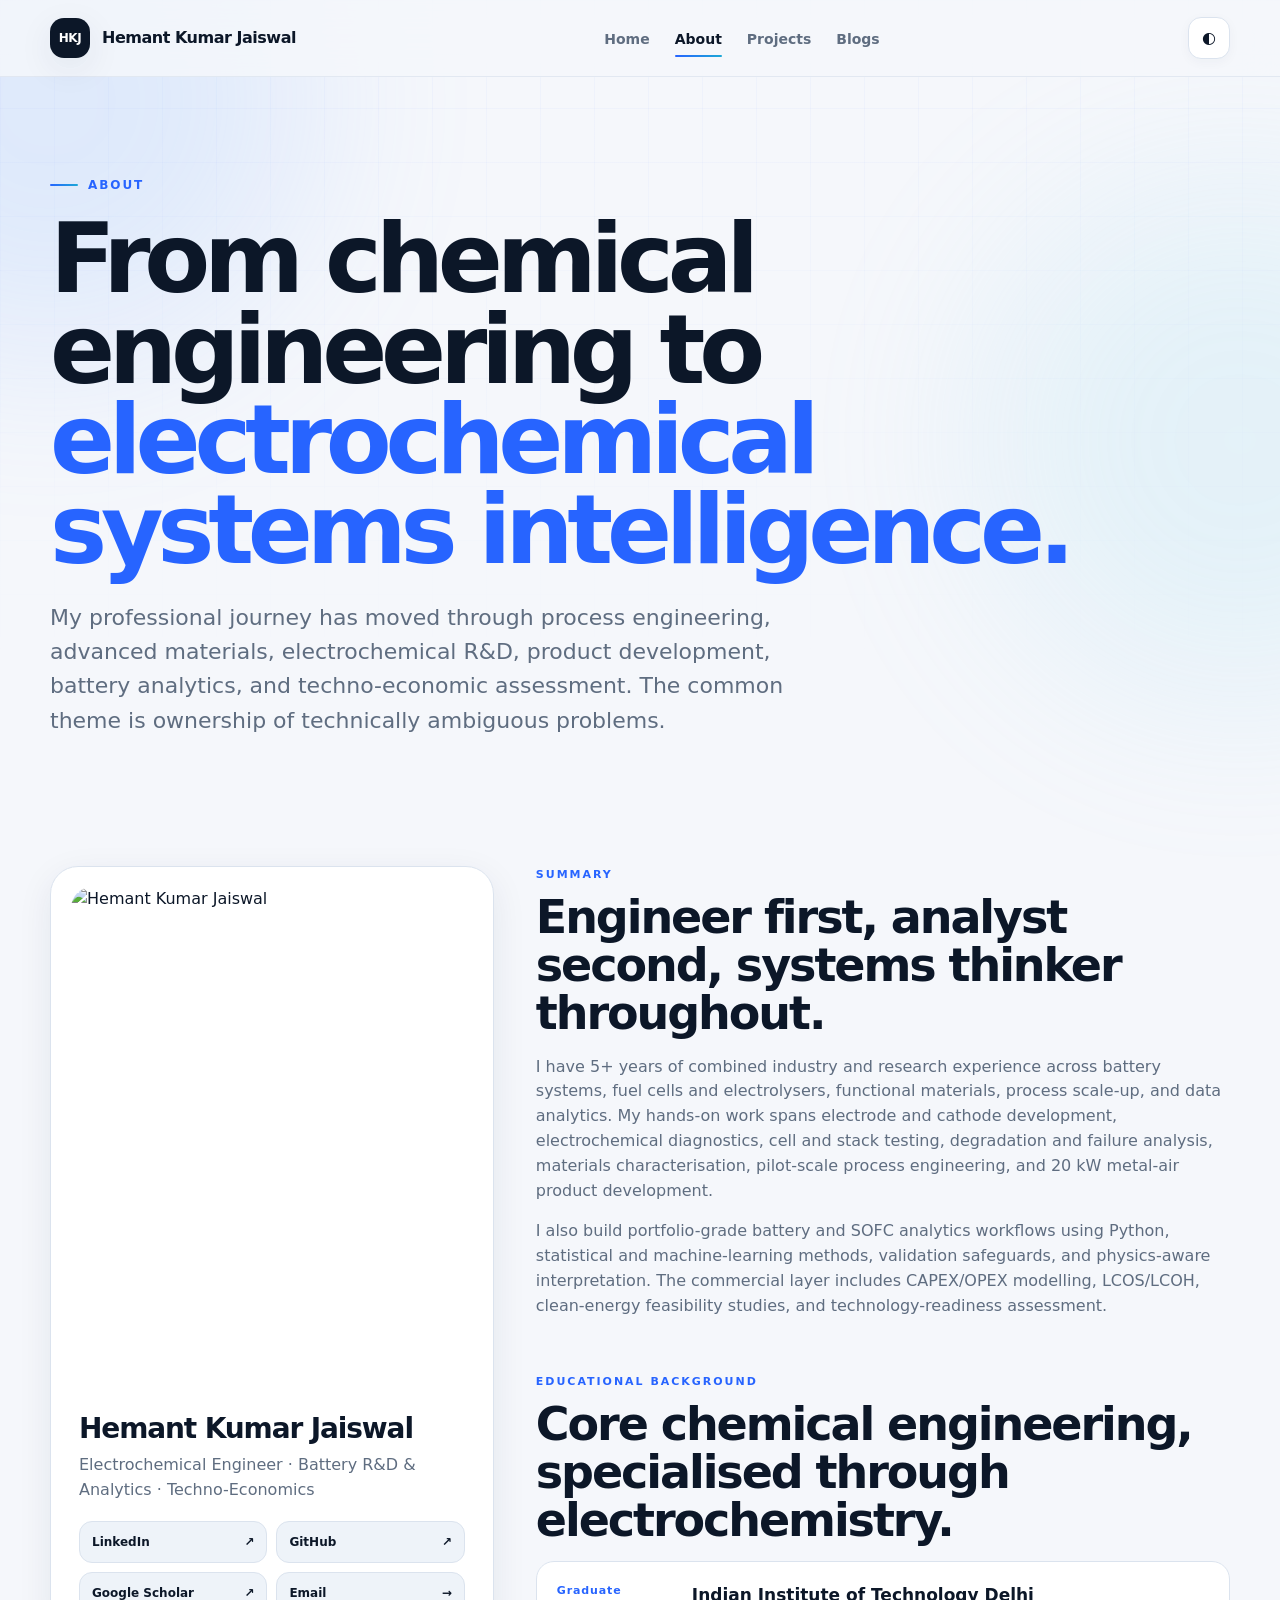
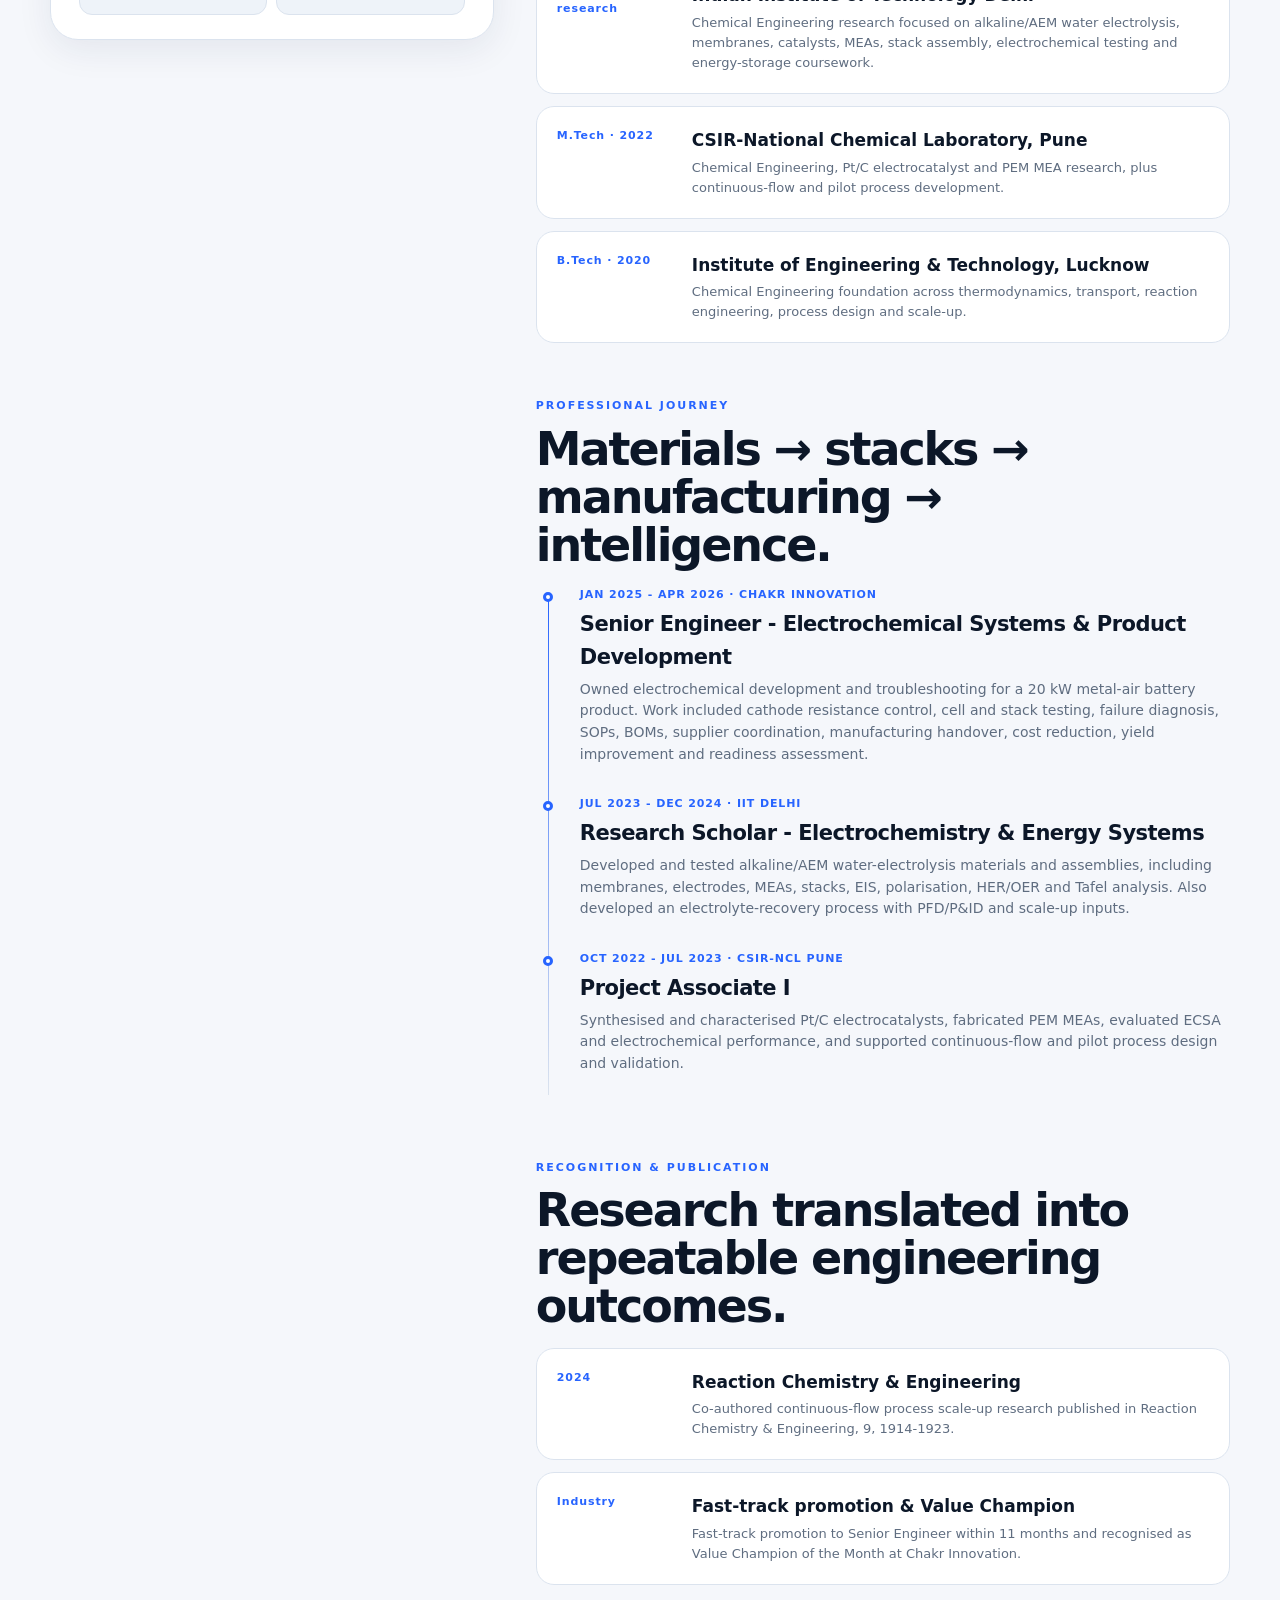
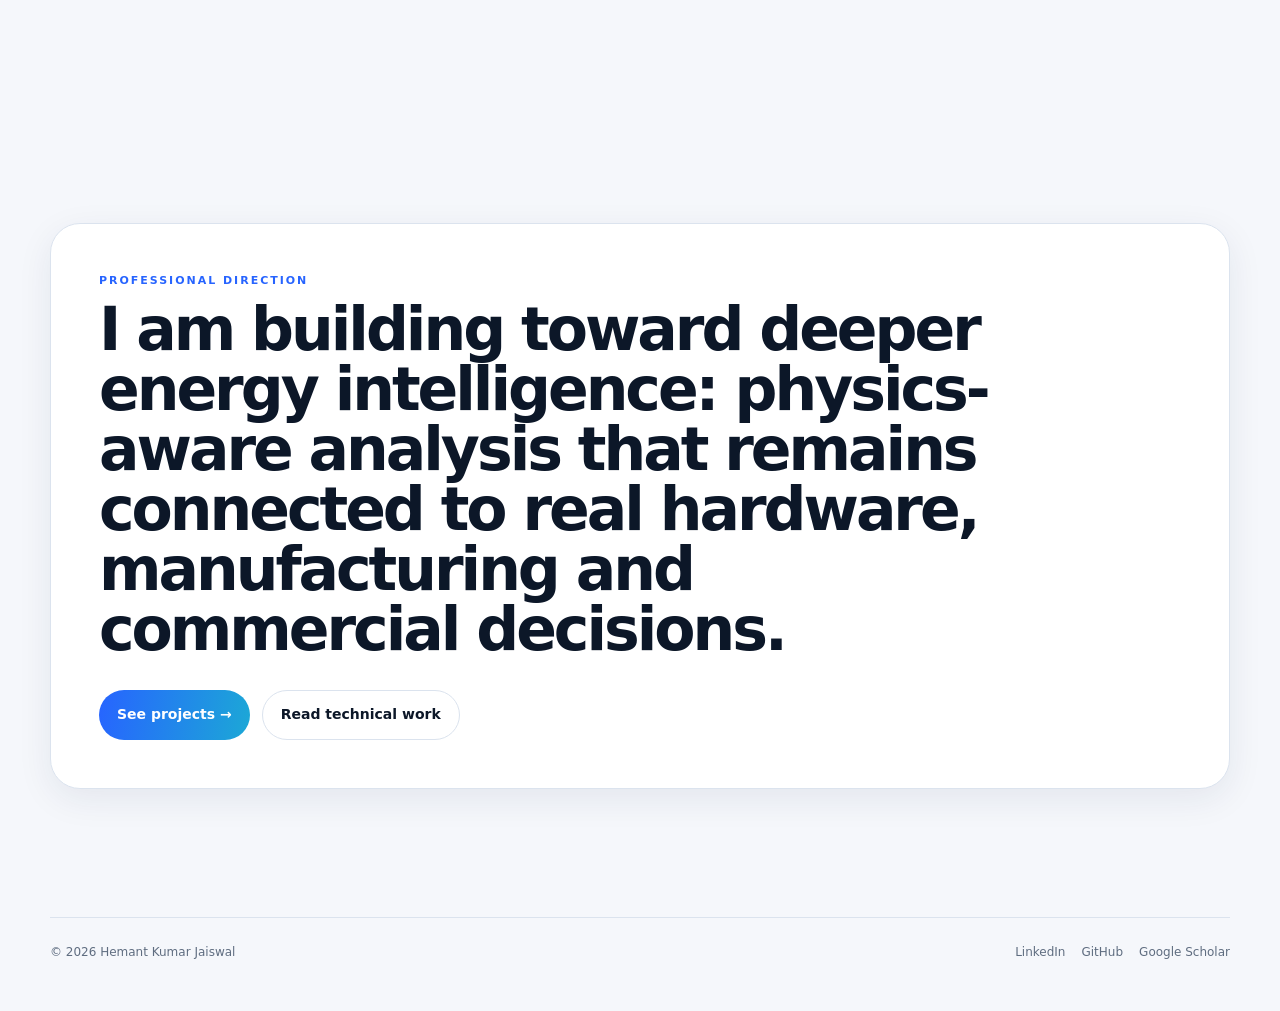
==== about.html @ b6b8705a "Redesign about page and correct Scholar profile" ====
<!doctype html><html lang="en"><head><meta charset="utf-8"><meta name="viewport" content="width=device-width,initial-scale=1"><meta name="theme-color" content="#f5f7fb"><meta name="description" content="About Hemant Kumar Jaiswal - electrochemical engineer, battery analytics, process scale-up and techno-economics."><title>About | Hemant Kumar Jaiswal</title><link rel="stylesheet" href="assets/style.css"></head><body>
<div class="bg-grid"></div><div class="aurora a"></div><div class="aurora b"></div><header class="nav-wrap"><div class="container nav"><a class="brand" href="index.html"><span class="brand-mark">HKJ</span><span>Hemant Kumar Jaiswal</span></a><nav class="nav-links"><a href="index.html">Home</a><a class="active" href="about.html">About</a><a href="projects.html">Projects</a><a href="blogs.html">Blogs</a></nav><div class="nav-actions"><button class="theme-btn" id="themeBtn" aria-label="Toggle theme">◐</button><button class="menu-btn" id="menuBtn" aria-label="Open menu">☰</button></div></div><nav class="container mobile-menu" id="mobileMenu"><a href="index.html">Home</a><a href="about.html">About</a><a href="projects.html">Projects</a><a href="blogs.html">Blogs</a></nav></header>
<main><section class="page-hero"><div class="container"><div class="eyebrow">About</div><h1>From chemical engineering to <span class="accent">electrochemical systems intelligence.</span></h1><p class="page-copy">My professional journey has moved through process engineering, advanced materials, electrochemical R&D, product development, battery analytics, and techno-economic assessment. The common theme is ownership of technically ambiguous problems.</p></div></section>
<section class="section"><div class="container about-layout"><aside class="about-aside"><div class="profile-card reveal"><img src="assets/profile-hemant.jpg" alt="Hemant Kumar Jaiswal"><div class="profile-info"><h2>Hemant Kumar Jaiswal</h2><p>Electrochemical Engineer · Battery R&D & Analytics · Techno-Economics</p><div class="socials"><a class="social" href="https://in.linkedin.com/in/hemantjaiswal16" target="_blank" rel="noopener"><span>LinkedIn</span><b>↗</b></a><a class="social" href="https://github.com/Nano-hemu" target="_blank" rel="noopener"><span>GitHub</span><b>↗</b></a><a class="social" href="https://scholar.google.com/citations?user=UOOH9J4AAAAJ&hl=en" target="_blank" rel="noopener"><span>Google Scholar</span><b>↗</b></a><a class="social" href="mailto:hkjaiswal7@gmail.com"><span>Email</span><b>→</b></a></div></div></div></aside>
<div>
<section class="content-block reveal"><div class="kicker">Summary</div><h2>Engineer first, analyst second, systems thinker throughout.</h2><p>I have 5+ years of combined industry and research experience across battery systems, fuel cells and electrolysers, functional materials, process scale-up, and data analytics. My hands-on work spans electrode and cathode development, electrochemical diagnostics, cell and stack testing, degradation and failure analysis, materials characterisation, pilot-scale process engineering, and 20 kW metal-air product development.</p><p>I also build portfolio-grade battery and SOFC analytics workflows using Python, statistical and machine-learning methods, validation safeguards, and physics-aware interpretation. The commercial layer includes CAPEX/OPEX modelling, LCOS/LCOH, clean-energy feasibility studies, and technology-readiness assessment.</p></section>
<section class="content-block reveal"><div class="kicker">Educational background</div><h2>Core chemical engineering, specialised through electrochemistry.</h2><div class="edu-grid"><div class="edu-card"><div class="year">Graduate research</div><div><h3>Indian Institute of Technology Delhi</h3><p>Chemical Engineering research focused on alkaline/AEM water electrolysis, membranes, catalysts, MEAs, stack assembly, electrochemical testing and energy-storage coursework.</p></div></div><div class="edu-card"><div class="year">M.Tech · 2022</div><div><h3>CSIR-National Chemical Laboratory, Pune</h3><p>Chemical Engineering, Pt/C electrocatalyst and PEM MEA research, plus continuous-flow and pilot process development.</p></div></div><div class="edu-card"><div class="year">B.Tech · 2020</div><div><h3>Institute of Engineering & Technology, Lucknow</h3><p>Chemical Engineering foundation across thermodynamics, transport, reaction engineering, process design and scale-up.</p></div></div></div></section>
<section class="content-block reveal"><div class="kicker">Professional journey</div><h2>Materials → stacks → manufacturing → intelligence.</h2><div class="timeline"><div class="titem"><div class="tdot"></div><div><div class="tmeta">Jan 2025 - Apr 2026 · Chakr Innovation</div><h3>Senior Engineer - Electrochemical Systems & Product Development</h3><p>Owned electrochemical development and troubleshooting for a 20 kW metal-air battery product. Work included cathode resistance control, cell and stack testing, failure diagnosis, SOPs, BOMs, supplier coordination, manufacturing handover, cost reduction, yield improvement and readiness assessment.</p></div></div><div class="titem"><div class="tdot"></div><div><div class="tmeta">Jul 2023 - Dec 2024 · IIT Delhi</div><h3>Research Scholar - Electrochemistry & Energy Systems</h3><p>Developed and tested alkaline/AEM water-electrolysis materials and assemblies, including membranes, electrodes, MEAs, stacks, EIS, polarisation, HER/OER and Tafel analysis. Also developed an electrolyte-recovery process with PFD/P&ID and scale-up inputs.</p></div></div><div class="titem"><div class="tdot"></div><div><div class="tmeta">Oct 2022 - Jul 2023 · CSIR-NCL Pune</div><h3>Project Associate I</h3><p>Synthesised and characterised Pt/C electrocatalysts, fabricated PEM MEAs, evaluated ECSA and electrochemical performance, and supported continuous-flow and pilot process design and validation.</p></div></div></div></section>
<section class="content-block reveal"><div class="kicker">Recognition & publication</div><h2>Research translated into repeatable engineering outcomes.</h2><div class="edu-grid"><div class="edu-card"><div class="year">2024</div><div><h3>Reaction Chemistry & Engineering</h3><p>Co-authored continuous-flow process scale-up research published in Reaction Chemistry & Engineering, 9, 1914-1923.</p></div></div><div class="edu-card"><div class="year">Industry</div><div><h3>Fast-track promotion & Value Champion</h3><p>Fast-track promotion to Senior Engineer within 11 months and recognised as Value Champion of the Month at Chakr Innovation.</p></div></div></div></section>
</div></div></section>
<section class="section"><div class="container cta reveal"><div class="kicker">Professional direction</div><h2>I am building toward deeper energy intelligence: physics-aware analysis that remains connected to real hardware, manufacturing and commercial decisions.</h2><div class="actions"><a class="btn blue" href="projects.html">See projects →</a><a class="btn" href="blogs.html">Read technical work</a></div></div></section></main>
<footer><div class="container footer-row"><div>© 2026 Hemant Kumar Jaiswal</div><div class="footer-links"><a href="https://in.linkedin.com/in/hemantjaiswal16" target="_blank" rel="noopener">LinkedIn</a><a href="https://github.com/Nano-hemu" target="_blank" rel="noopener">GitHub</a><a href="https://scholar.google.com/citations?user=UOOH9J4AAAAJ&hl=en" target="_blank" rel="noopener">Google Scholar</a></div></div></footer><script src="assets/app.js"></script></body></html>
---- assets/style.css ----
:root{
  --bg:#f5f7fb;
  --surface:#ffffff;
  --surface-2:#eef3f9;
  --ink:#0c1728;
  --muted:#5f6d80;
  --line:#dbe3ee;
  --blue:#2764ff;
  --blue-2:#1ca8d6;
  --blue-soft:#e8f0ff;
  --navy:#0a1830;
  --shadow:0 22px 70px rgba(23,42,76,.10);
  --shadow-sm:0 10px 35px rgba(23,42,76,.08);
  --radius:28px;
  --max:1180px;
}
html[data-theme="dark"]{
  --bg:#08111f;
  --surface:#0e1929;
  --surface-2:#122033;
  --ink:#eef5ff;
  --muted:#9cacc2;
  --line:#24344b;
  --blue:#6d91ff;
  --blue-2:#43c3e4;
  --blue-soft:#142744;
  --navy:#f4f7fb;
  --shadow:0 22px 70px rgba(0,0,0,.25);
  --shadow-sm:0 10px 35px rgba(0,0,0,.18);
}
*{box-sizing:border-box}
html{scroll-behavior:smooth}
body{margin:0;background:var(--bg);color:var(--ink);font-family:Inter,ui-sans-serif,system-ui,-apple-system,BlinkMacSystemFont,"Segoe UI",Arial,sans-serif;line-height:1.55;overflow-x:hidden;transition:background .28s ease,color .28s ease}
a{color:inherit;text-decoration:none}button,input{font:inherit}img{display:block;max-width:100%}::selection{background:rgba(39,100,255,.16)}
.container{width:min(var(--max),calc(100% - 40px));margin-inline:auto}
.bg-grid{position:fixed;inset:0;z-index:-3;pointer-events:none;background-image:linear-gradient(rgba(39,100,255,.035) 1px,transparent 1px),linear-gradient(90deg,rgba(39,100,255,.035) 1px,transparent 1px);background-size:54px 54px;mask-image:linear-gradient(to bottom,black 0%,transparent 75%)}
.aurora{position:fixed;z-index:-2;width:520px;height:520px;border-radius:50%;filter:blur(90px);opacity:.18;pointer-events:none}.aurora.a{left:-210px;top:-160px;background:#7fb0ff}.aurora.b{right:-220px;top:180px;background:#9bdaf0}
.nav-wrap{position:sticky;top:0;z-index:80;background:color-mix(in srgb,var(--bg) 84%,transparent);backdrop-filter:blur(18px);border-bottom:1px solid color-mix(in srgb,var(--line) 74%,transparent)}
.nav{height:76px;display:flex;align-items:center;justify-content:space-between;gap:24px}.brand{display:flex;align-items:center;gap:12px;font-weight:850;letter-spacing:-.03em}.brand-mark{width:40px;height:40px;border-radius:14px;display:grid;place-items:center;background:var(--ink);color:var(--surface);font-size:12px;letter-spacing:-.03em;box-shadow:var(--shadow-sm)}
.nav-links{display:flex;gap:25px;font-size:14px;font-weight:720;color:var(--muted)}.nav-links a{position:relative;padding:27px 0 23px}.nav-links a:after{content:"";position:absolute;left:0;right:100%;bottom:17px;height:2px;border-radius:99px;background:linear-gradient(90deg,var(--blue),var(--blue-2));transition:right .22s ease}.nav-links a:hover,.nav-links a.active{color:var(--ink)}.nav-links a:hover:after,.nav-links a.active:after{right:0}
.nav-actions{display:flex;align-items:center;gap:10px}.theme-btn,.menu-btn{border:1px solid var(--line);background:var(--surface);color:var(--ink);border-radius:13px;min-width:42px;height:42px;display:grid;place-items:center;cursor:pointer;box-shadow:0 3px 12px rgba(23,42,76,.04)}.theme-btn:hover,.menu-btn:hover{border-color:color-mix(in srgb,var(--blue) 40%,var(--line))}.menu-btn{display:none}.mobile-menu{display:none;padding:0 0 15px}.mobile-menu.open{display:grid}.mobile-menu a{padding:12px 2px;border-top:1px solid var(--line);font-weight:720;color:var(--muted)}
.hero{padding:94px 0 54px}.hero-grid{display:grid;grid-template-columns:1.1fr .9fr;gap:62px;align-items:center}.eyebrow{display:inline-flex;align-items:center;gap:10px;font-size:12px;font-weight:850;letter-spacing:.16em;text-transform:uppercase;color:var(--blue);margin-bottom:20px}.eyebrow:before{content:"";width:28px;height:2px;background:linear-gradient(90deg,var(--blue),var(--blue-2));border-radius:99px}.hero h1,.page-hero h1{font-size:clamp(54px,7.6vw,96px);line-height:.94;letter-spacing:-.065em;margin:0 0 26px;font-weight:880}.accent{color:var(--blue)}.hero-copy,.page-copy{font-size:clamp(18px,1.9vw,22px);color:var(--muted);max-width:800px}.actions{display:flex;gap:12px;flex-wrap:wrap;margin-top:31px}.btn{display:inline-flex;align-items:center;justify-content:center;gap:9px;border-radius:999px;padding:13px 18px;border:1px solid var(--line);font-size:14px;font-weight:820;background:var(--surface);transition:.22s ease}.btn:hover{transform:translateY(-2px);box-shadow:var(--shadow-sm);border-color:color-mix(in srgb,var(--blue) 42%,var(--line))}.btn.primary{background:var(--ink);color:var(--surface);border-color:var(--ink)}.btn.blue{background:linear-gradient(100deg,var(--blue),var(--blue-2));color:#fff;border:0}.btn.small{padding:9px 13px;font-size:12px}
.hero-visual{position:relative;min-height:570px}.portrait-shell{position:absolute;inset:0 0 0 40px;border-radius:36px;background:var(--surface);border:1px solid var(--line);box-shadow:var(--shadow);overflow:hidden}.portrait-shell img{width:100%;height:100%;object-fit:cover;object-position:center 28%}.portrait-shell:after{content:"";position:absolute;inset:0;background:linear-gradient(to top,rgba(3,11,24,.48),transparent 42%)}.scan{position:absolute;left:0;right:0;height:1px;background:linear-gradient(90deg,transparent,rgba(75,150,255,.85),transparent);box-shadow:0 0 18px rgba(75,150,255,.6);animation:scan 5.6s ease-in-out infinite;z-index:2}.portrait-label{position:absolute;left:68px;right:28px;bottom:28px;z-index:3;color:#fff;display:flex;justify-content:space-between;align-items:end;gap:20px}.portrait-label span{display:block;font-size:11px;letter-spacing:.12em;text-transform:uppercase;opacity:.72}.portrait-label strong{font-size:18px}.orbit-chip{position:absolute;top:46px;left:0;z-index:4;width:130px;height:130px;border-radius:50%;background:color-mix(in srgb,var(--surface) 90%,transparent);border:1px solid var(--line);box-shadow:var(--shadow-sm);display:grid;place-items:center;backdrop-filter:blur(10px)}.orbit-chip:before,.orbit-chip:after{content:"";position:absolute;border:1px solid color-mix(in srgb,var(--blue) 34%,transparent);border-radius:50%}.orbit-chip:before{width:82px;height:82px;animation:spin 8s linear infinite}.orbit-chip:after{width:50px;height:50px;animation:spin 5s linear infinite reverse}.orbit-chip b{font-size:22px;letter-spacing:-.05em}.orbit-chip i{position:absolute;width:8px;height:8px;border-radius:50%;background:var(--blue);top:22px;left:31px;box-shadow:0 0 14px var(--blue)}
@keyframes spin{to{transform:rotate(1turn)}}@keyframes scan{0%,100%{top:14%;opacity:0}15%,85%{opacity:1}50%{top:80%}}
.signal-row{display:grid;grid-template-columns:repeat(4,1fr);gap:14px;margin-top:44px}.signal{padding:20px 18px;border-radius:20px;background:var(--surface);border:1px solid var(--line);box-shadow:0 6px 22px rgba(23,42,76,.04)}.signal strong{display:block;font-size:32px;letter-spacing:-.05em;margin-bottom:7px}.signal strong em{font-style:normal;color:var(--blue)}.signal span{font-size:13px;color:var(--muted)}
.section{padding:92px 0}.section-line{border-top:1px solid var(--line)}.section-head{display:grid;grid-template-columns:.82fr 1.18fr;gap:42px;align-items:end;margin-bottom:38px}.kicker{font-size:11px;font-weight:860;letter-spacing:.18em;text-transform:uppercase;color:var(--blue);margin-bottom:10px}.section-title{font-size:clamp(38px,5vw,62px);line-height:1;letter-spacing:-.05em;margin:0}.section-copy{font-size:17px;color:var(--muted);max-width:720px;margin:0 0 2px auto}
.bento{display:grid;grid-template-columns:repeat(12,1fr);gap:16px}.bento-card{position:relative;overflow:hidden;background:var(--surface);border:1px solid var(--line);border-radius:26px;padding:28px;box-shadow:0 8px 30px rgba(23,42,76,.045);transition:.24s ease}.bento-card:hover{transform:translateY(-4px);box-shadow:var(--shadow-sm);border-color:color-mix(in srgb,var(--blue) 32%,var(--line))}.bento-card.large{grid-column:span 7;min-height:320px}.bento-card.medium{grid-column:span 5;min-height:320px}.bento-card.small{grid-column:span 4;min-height:255px}.bento-card .index{font-size:11px;color:var(--blue);font-weight:850;letter-spacing:.12em}.bento-card h3{font-size:clamp(24px,2.4vw,34px);letter-spacing:-.04em;margin:56px 0 12px;max-width:460px}.bento-card p{font-size:14px;color:var(--muted);max-width:540px}.tags{display:flex;flex-wrap:wrap;gap:7px;margin-top:18px}.tag{padding:6px 9px;border-radius:999px;font-size:11px;font-weight:740;background:var(--surface-2);border:1px solid var(--line);color:var(--muted)}.bento-card .watermark{position:absolute;right:22px;top:12px;font-size:88px;font-weight:900;letter-spacing:-.08em;color:color-mix(in srgb,var(--blue) 7%,transparent);pointer-events:none}
.featured{display:grid;grid-template-columns:repeat(3,1fr);gap:16px}.feature-card{background:var(--surface);border:1px solid var(--line);border-radius:24px;padding:25px;box-shadow:0 6px 24px rgba(23,42,76,.045);display:flex;flex-direction:column;min-height:285px;transition:.22s}.feature-card:hover{transform:translateY(-4px);box-shadow:var(--shadow-sm)}.feature-card .type{font-size:10px;font-weight:850;letter-spacing:.13em;text-transform:uppercase;color:var(--blue)}.feature-card h3{font-size:22px;letter-spacing:-.03em;margin:22px 0 10px}.feature-card p{font-size:14px;color:var(--muted)}.feature-card .link{margin-top:auto;font-size:13px;font-weight:820;color:var(--blue)}
.quote{padding:46px;border-radius:30px;background:var(--ink);color:var(--surface);position:relative;overflow:hidden}.quote:after{content:"";position:absolute;width:380px;height:380px;border-radius:50%;right:-140px;top:-190px;background:radial-gradient(circle,rgba(77,132,255,.38),transparent 65%)}.quote blockquote{position:relative;z-index:1;font-size:clamp(27px,3.6vw,44px);line-height:1.14;letter-spacing:-.04em;margin:0;max-width:980px}.quote p{position:relative;z-index:1;color:color-mix(in srgb,var(--surface) 72%,transparent);max-width:760px;margin:20px 0 0}
.page-hero{padding:92px 0 36px}.page-hero h1{max-width:1040px}.page-hero .page-copy{margin-bottom:0}
.about-layout{display:grid;grid-template-columns:.78fr 1.22fr;gap:42px}.about-aside{position:sticky;top:105px;height:max-content}.profile-card{background:var(--surface);border:1px solid var(--line);border-radius:28px;padding:20px;box-shadow:var(--shadow-sm)}.profile-card img{width:100%;aspect-ratio:4/5;object-fit:cover;object-position:center 28%;border-radius:21px}.profile-info{padding:18px 8px 4px}.profile-info h2{font-size:28px;letter-spacing:-.04em;margin:0 0 3px}.profile-info p{color:var(--muted);margin:0 0 18px}.socials{display:grid;grid-template-columns:1fr 1fr;gap:9px}.social{display:flex;justify-content:space-between;align-items:center;padding:11px 12px;border:1px solid var(--line);border-radius:13px;font-size:12px;font-weight:760;background:var(--surface-2)}.social:hover{color:var(--blue);border-color:color-mix(in srgb,var(--blue) 35%,var(--line))}
.content-block{margin-bottom:54px}.content-block h2{font-size:clamp(32px,4vw,46px);line-height:1.05;letter-spacing:-.045em;margin:0 0 17px}.content-block>p{color:var(--muted);font-size:16px}.edu-grid{display:grid;gap:12px}.edu-card{display:grid;grid-template-columns:115px 1fr;gap:20px;background:var(--surface);border:1px solid var(--line);border-radius:18px;padding:20px}.edu-card .year{font-size:11px;color:var(--blue);font-weight:850;letter-spacing:.08em}.edu-card h3{font-size:17px;margin:0 0 4px}.edu-card p{font-size:13px;color:var(--muted);margin:0}
.timeline{position:relative}.timeline:before{content:"";position:absolute;left:12px;top:8px;bottom:10px;width:1px;background:linear-gradient(var(--blue),var(--line))}.titem{display:grid;grid-template-columns:26px 1fr;gap:18px;padding-bottom:30px}.tdot{width:10px;height:10px;border-radius:50%;background:var(--surface);border:3px solid var(--blue);margin:6px 0 0 7px;z-index:1}.tmeta{font-size:11px;font-weight:850;letter-spacing:.08em;text-transform:uppercase;color:var(--blue)}.titem h3{font-size:21px;letter-spacing:-.025em;margin:5px 0 5px}.titem p{font-size:14px;color:var(--muted);margin:0}
.project-toolbar{display:flex;gap:9px;flex-wrap:wrap;margin-bottom:28px}.filter{border:1px solid var(--line);border-radius:999px;padding:9px 13px;background:var(--surface);color:var(--muted);font-size:12px;font-weight:820;cursor:pointer}.filter:hover,.filter.active{background:var(--ink);color:var(--surface);border-color:var(--ink)}.projects{display:grid;grid-template-columns:repeat(2,1fr);gap:18px}.project{background:var(--surface);border:1px solid var(--line);border-radius:26px;padding:28px;min-height:360px;display:flex;flex-direction:column;box-shadow:0 8px 28px rgba(23,42,76,.045);transition:.22s}.project:hover{transform:translateY(-4px);box-shadow:var(--shadow-sm)}.project.hidden{display:none}.ptype{font-size:10px;font-weight:850;letter-spacing:.13em;text-transform:uppercase;color:var(--blue)}.project h2{font-size:29px;line-height:1.08;letter-spacing:-.04em;margin:16px 0 11px}.project p{font-size:14px;color:var(--muted)}.metrics{display:flex;gap:22px;padding:15px 0;margin:14px 0 18px;border-block:1px solid var(--line)}.metrics strong{display:block;font-size:20px}.metrics span{font-size:9px;text-transform:uppercase;letter-spacing:.08em;color:var(--muted)}.project .bottom{margin-top:auto;display:flex;align-items:center;justify-content:space-between;gap:12px}.status{font-size:10px;font-weight:850;text-transform:uppercase;letter-spacing:.09em;color:var(--blue)}
.blog-tools{display:grid;grid-template-columns:1fr auto;gap:12px;margin-bottom:28px}.search input{width:100%;border:1px solid var(--line);background:var(--surface);color:var(--ink);border-radius:15px;padding:14px 16px;outline:none}.search input:focus{border-color:color-mix(in srgb,var(--blue) 48%,var(--line));box-shadow:0 0 0 4px color-mix(in srgb,var(--blue) 9%,transparent)}.featured-report{display:grid;grid-template-columns:1.2fr .8fr;gap:20px;padding:30px;background:var(--ink);color:var(--surface);border-radius:30px;margin-bottom:20px}.featured-report h2{font-size:clamp(30px,4vw,48px);line-height:1.05;letter-spacing:-.045em;margin:12px 0}.featured-report p{color:color-mix(in srgb,var(--surface) 70%,transparent)}.report-visual{border-radius:22px;background:linear-gradient(135deg,#1d355c,#17327f 55%,#2097c4);min-height:270px;position:relative;overflow:hidden}.report-visual:before{content:"";position:absolute;inset:22px;border:1px solid rgba(255,255,255,.23);border-radius:18px}.report-visual:after{content:"TEA / EIS / SOH / RUL";position:absolute;left:26px;bottom:24px;font-size:12px;letter-spacing:.13em;color:#fff}.blog-grid{display:grid;grid-template-columns:repeat(3,1fr);gap:16px}.blog-card{background:var(--surface);border:1px solid var(--line);border-radius:22px;padding:22px;min-height:305px;display:flex;flex-direction:column;box-shadow:0 6px 24px rgba(23,42,76,.04);transition:.22s}.blog-card:hover{transform:translateY(-4px);box-shadow:var(--shadow-sm)}.blog-top{display:flex;justify-content:space-between;gap:10px}.blog-kind{font-size:10px;color:var(--blue);font-weight:850;letter-spacing:.12em;text-transform:uppercase}.blog-date{font-size:10px;color:var(--muted)}.blog-card h3{font-size:21px;line-height:1.18;letter-spacing:-.025em;margin:24px 0 10px}.blog-card p{font-size:13px;color:var(--muted)}.read{margin-top:auto;color:var(--blue);font-size:12px;font-weight:850}.note{margin-top:26px;padding:18px 20px;border:1px dashed color-mix(in srgb,var(--blue) 28%,var(--line));border-radius:18px;background:var(--blue-soft);font-size:13px;color:var(--muted)}.note strong{color:var(--ink)}
.cta{padding:48px;border-radius:30px;background:var(--surface);border:1px solid var(--line);box-shadow:var(--shadow-sm)}.cta h2{font-size:clamp(36px,5vw,60px);line-height:1;letter-spacing:-.05em;margin:0 0 15px;max-width:900px}.cta p{color:var(--muted);max-width:720px}
.reveal{opacity:0;transform:translateY(18px);transition:.62s ease}.reveal.visible{opacity:1;transform:none}
footer{padding:36px 0 50px;color:var(--muted);font-size:12px}.footer-row{display:flex;justify-content:space-between;gap:22px;flex-wrap:wrap;padding-top:25px;border-top:1px solid var(--line)}.footer-links{display:flex;gap:16px;flex-wrap:wrap}.footer-links a:hover{color:var(--blue)}
@media(max-width:980px){.nav-links{display:none}.menu-btn{display:grid}.hero-grid{grid-template-columns:1fr}.hero-visual{min-height:520px}.portrait-shell{left:0}.orbit-chip{left:14px}.signal-row{grid-template-columns:repeat(2,1fr)}.section-head{grid-template-columns:1fr}.section-copy{margin-left:0}.bento-card.large,.bento-card.medium{grid-column:span 12}.bento-card.small{grid-column:span 6}.featured{grid-template-columns:1fr 1fr}.about-layout{grid-template-columns:1fr}.about-aside{position:static}.profile-card{display:grid;grid-template-columns:260px 1fr;gap:18px}.profile-card img{height:100%;aspect-ratio:auto}.projects{grid-template-columns:1fr}.featured-report{grid-template-columns:1fr}.blog-grid{grid-template-columns:1fr 1fr}}
@media(max-width:650px){.container{width:min(var(--max),calc(100% - 28px))}.nav{height:66px}.brand span:last-child{font-size:14px}.hero{padding-top:62px}.hero h1,.page-hero h1{font-size:52px}.hero-visual{min-height:430px}.portrait-label{left:24px}.orbit-chip{width:100px;height:100px;top:24px}.signal-row,.featured,.blog-grid{grid-template-columns:1fr}.bento-card.small{grid-column:span 12}.section{padding:70px 0}.quote,.cta{padding:30px 22px}.profile-card{display:block}.profile-card img{aspect-ratio:4/5}.edu-card{grid-template-columns:1fr}.blog-tools{grid-template-columns:1fr}.metrics{gap:14px;flex-wrap:wrap}}
@media(prefers-reduced-motion:reduce){*{animation:none!important;transition:none!important;scroll-behavior:auto!important}.reveal{opacity:1;transform:none}.scan{display:none}}
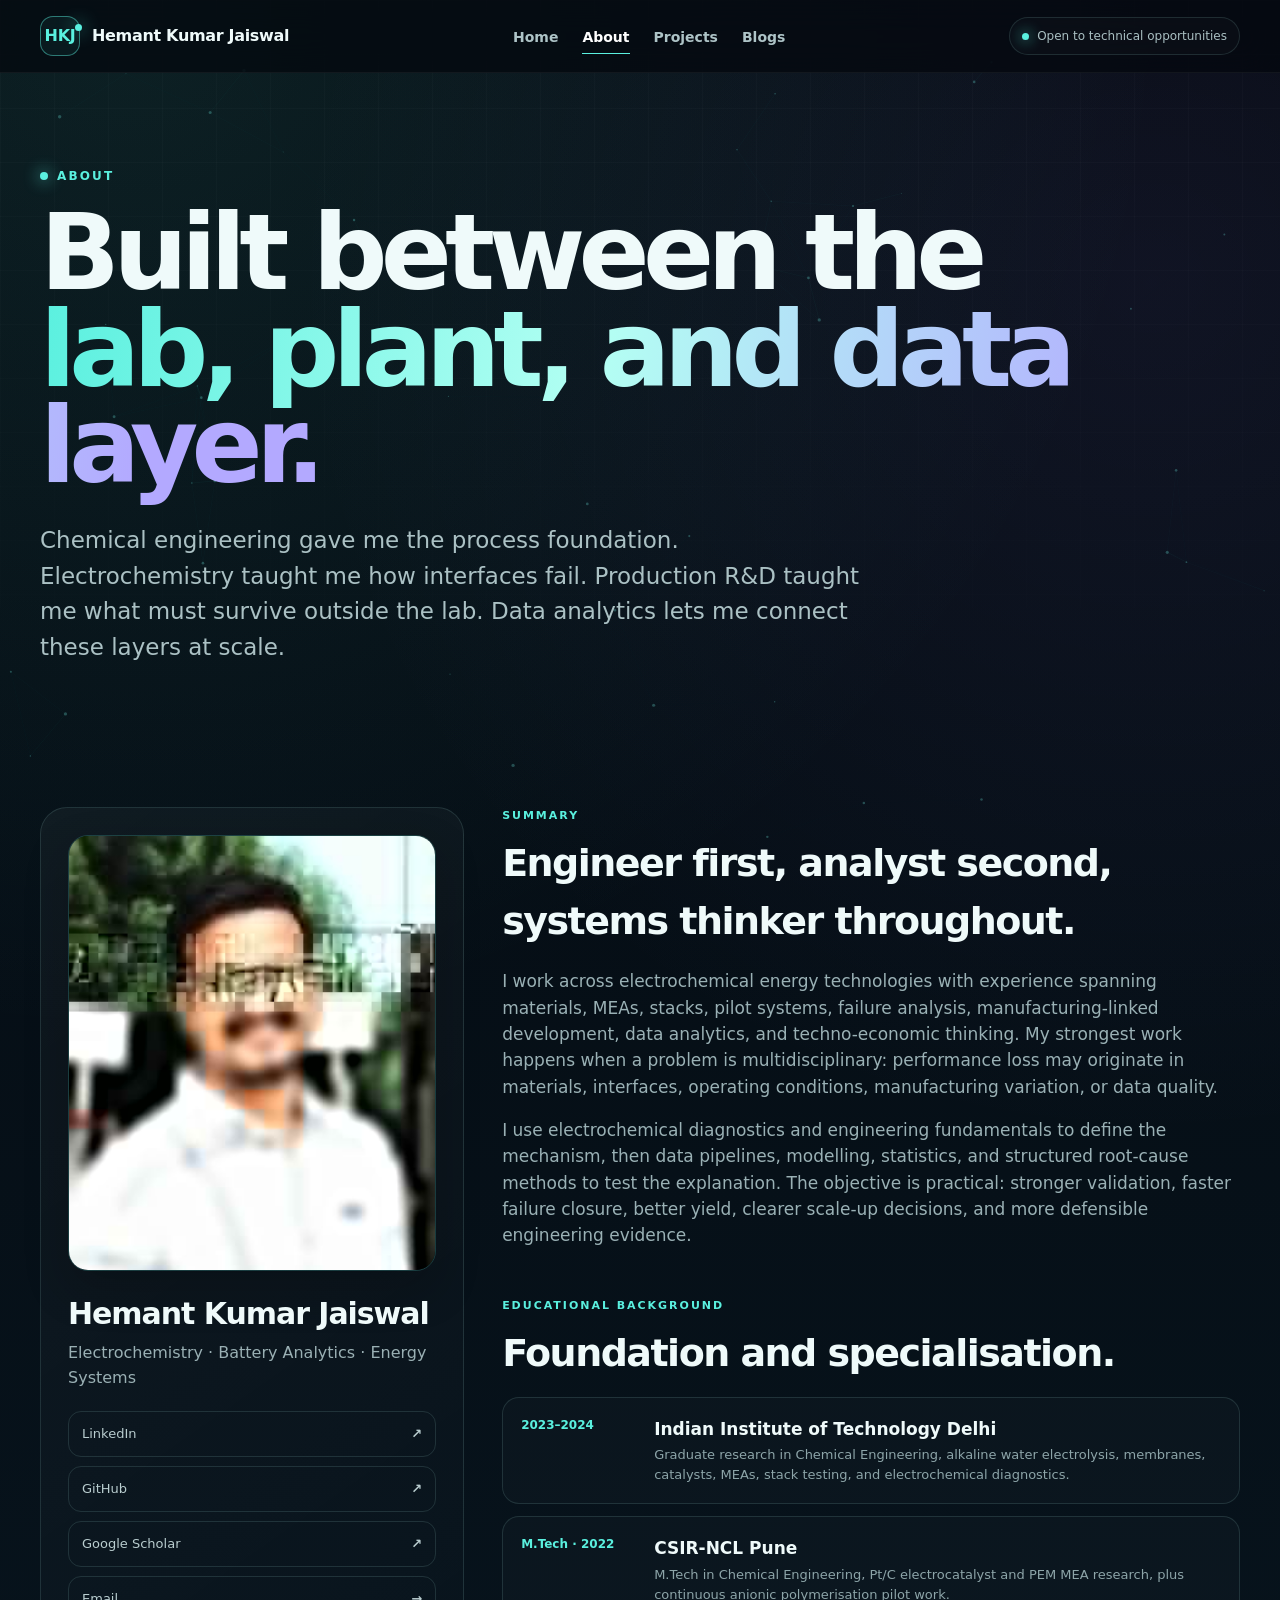
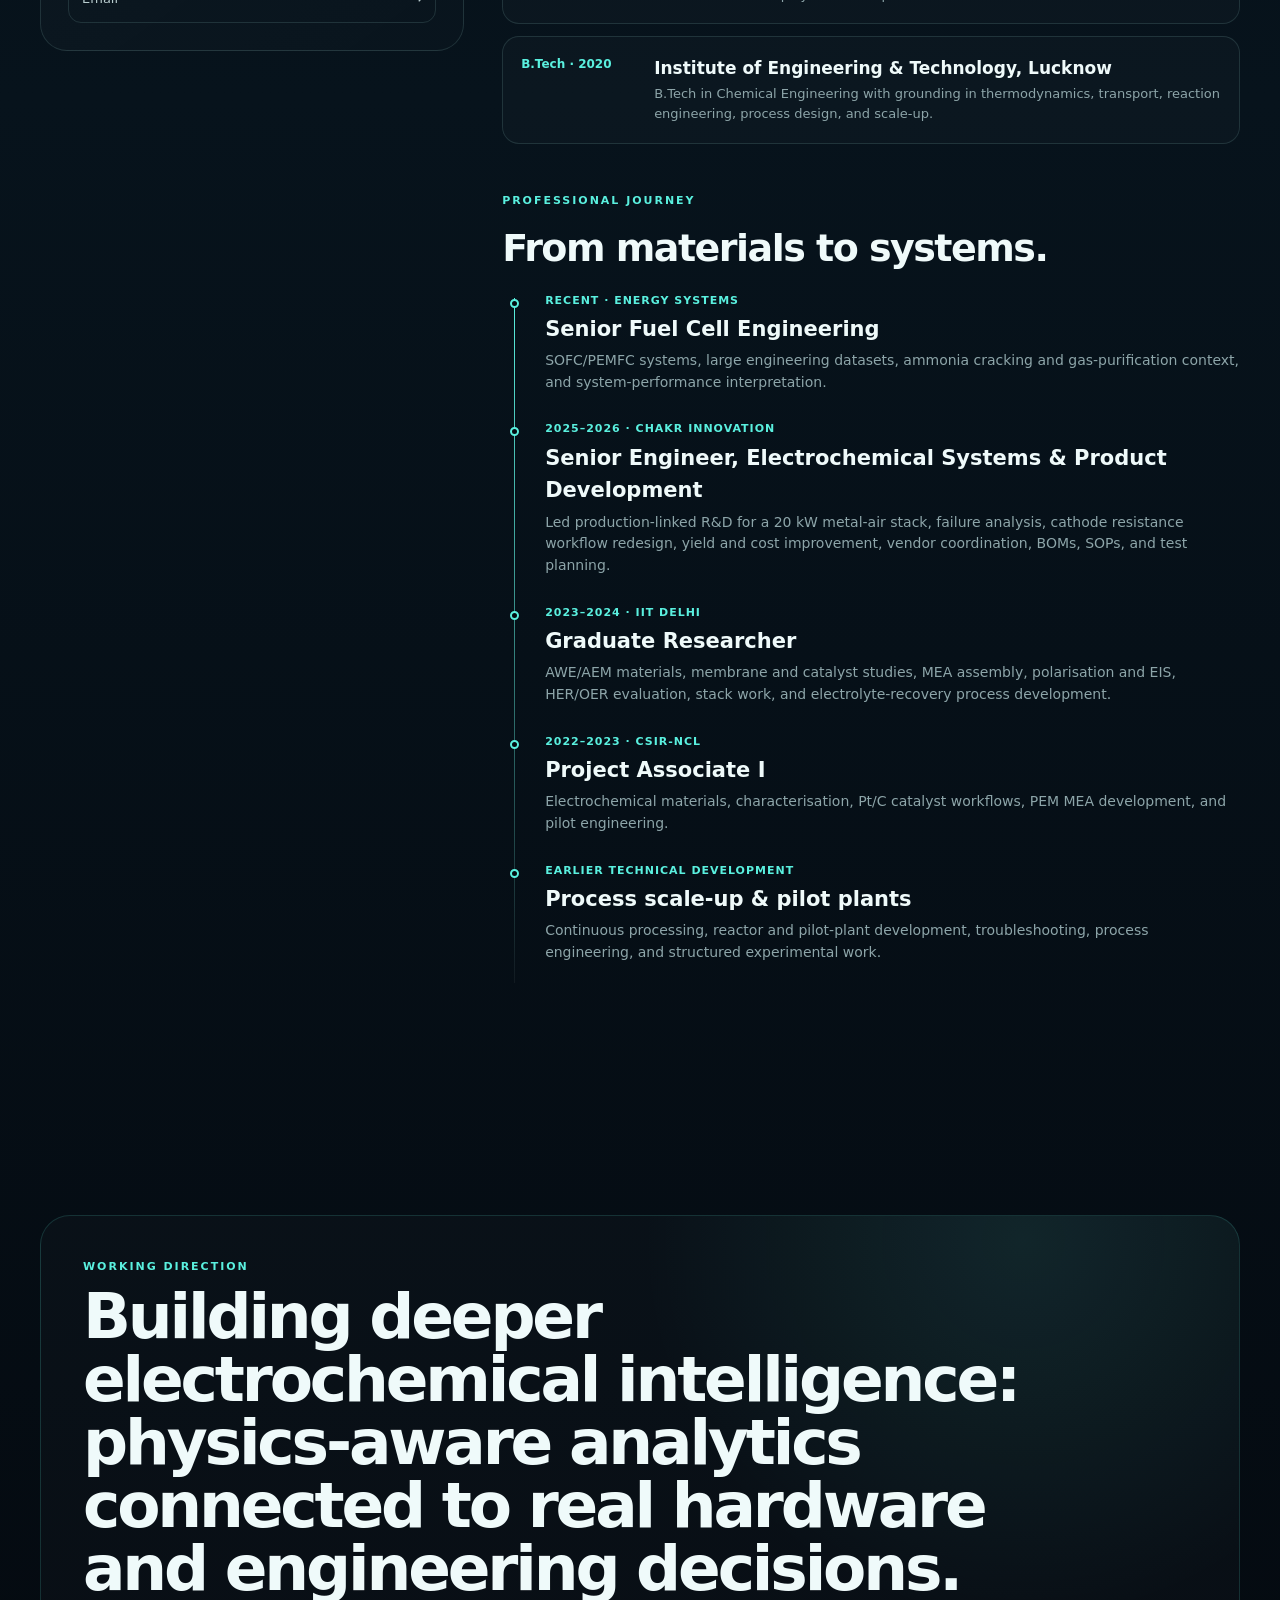
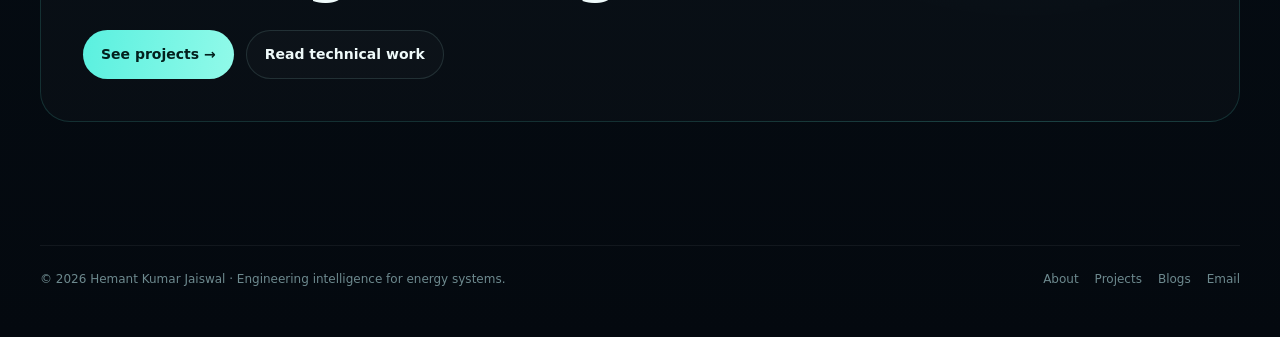
==== commit 1f94688a: "Restore preferred dark portfolio design with corrected profile details" ====
--- a/about.html
+++ b/about.html
@@ -1,12 +1,15 @@
-<!doctype html><html lang="en"><head><meta charset="utf-8"><meta name="viewport" content="width=device-width,initial-scale=1"><meta name="theme-color" content="#f5f7fb"><meta name="description" content="About Hemant Kumar Jaiswal - electrochemical engineer, battery analytics, process scale-up and techno-economics."><title>About | Hemant Kumar Jaiswal</title><link rel="stylesheet" href="assets/style.css"></head><body>
-<div class="bg-grid"></div><div class="aurora a"></div><div class="aurora b"></div><header class="nav-wrap"><div class="container nav"><a class="brand" href="index.html"><span class="brand-mark">HKJ</span><span>Hemant Kumar Jaiswal</span></a><nav class="nav-links"><a href="index.html">Home</a><a class="active" href="about.html">About</a><a href="projects.html">Projects</a><a href="blogs.html">Blogs</a></nav><div class="nav-actions"><button class="theme-btn" id="themeBtn" aria-label="Toggle theme">◐</button><button class="menu-btn" id="menuBtn" aria-label="Open menu">☰</button></div></div><nav class="container mobile-menu" id="mobileMenu"><a href="index.html">Home</a><a href="about.html">About</a><a href="projects.html">Projects</a><a href="blogs.html">Blogs</a></nav></header>
-<main><section class="page-hero"><div class="container"><div class="eyebrow">About</div><h1>From chemical engineering to <span class="accent">electrochemical systems intelligence.</span></h1><p class="page-copy">My professional journey has moved through process engineering, advanced materials, electrochemical R&D, product development, battery analytics, and techno-economic assessment. The common theme is ownership of technically ambiguous problems.</p></div></section>
-<section class="section"><div class="container about-layout"><aside class="about-aside"><div class="profile-card reveal"><img src="assets/profile-hemant.jpg" alt="Hemant Kumar Jaiswal"><div class="profile-info"><h2>Hemant Kumar Jaiswal</h2><p>Electrochemical Engineer · Battery R&D & Analytics · Techno-Economics</p><div class="socials"><a class="social" href="https://in.linkedin.com/in/hemantjaiswal16" target="_blank" rel="noopener"><span>LinkedIn</span><b>↗</b></a><a class="social" href="https://github.com/Nano-hemu" target="_blank" rel="noopener"><span>GitHub</span><b>↗</b></a><a class="social" href="https://scholar.google.com/citations?user=UOOH9J4AAAAJ&hl=en" target="_blank" rel="noopener"><span>Google Scholar</span><b>↗</b></a><a class="social" href="mailto:hkjaiswal7@gmail.com"><span>Email</span><b>→</b></a></div></div></div></aside>
+<!doctype html><html lang="en"><head><meta charset="utf-8"><meta name="viewport" content="width=device-width,initial-scale=1"><meta name="theme-color" content="#04090f"><link rel="stylesheet" href="assets/style.css"><title>About | Hemant Kumar Jaiswal</title><meta name="description" content="Summary, education and professional journey of Hemant Kumar Jaiswal."></head><body><div class="glow"></div><canvas class="site-canvas" id="networkCanvas"></canvas><header class="nav-shell"><div class="container nav"><a class="brand" href="index.html"><span class="mark">HKJ</span><span>Hemant Kumar Jaiswal</span></a><nav class="navlinks"><a href="index.html">Home</a><a class="active" href="about.html">About</a><a href="projects.html">Projects</a><a href="blogs.html">Blogs</a></nav><span class="pill"><i class="dot"></i> Open to technical opportunities</span><button class="menu" id="menuBtn" aria-expanded="false">☰</button></div><nav class="container mobile" id="mobileMenu"><a href="index.html">Home</a><a href="about.html">About</a><a href="projects.html">Projects</a><a href="blogs.html">Blogs</a></nav></header><main>
+<section class="hero compact"><div class="container"><div class="eyebrow"><i></i> About</div><h1>Built between the <span class="gradient">lab, plant, and data layer.</span></h1><p class="lead">Chemical engineering gave me the process foundation. Electrochemistry taught me how interfaces fail. Production R&D taught me what must survive outside the lab. Data analytics lets me connect these layers at scale.</p></div></section>
+<section class="section"><div class="container about"><aside class="sticky"><div class="profile reveal"><img class="profile-photo" src="assets/profile-hemant-natural.jpg" alt="Hemant Kumar Jaiswal"><h2>Hemant Kumar Jaiswal</h2><div class="role">Electrochemistry · Battery Analytics · Energy Systems</div><div class="socials"><a class="social" target="_blank" rel="noopener" href="https://in.linkedin.com/in/hemantjaiswal16"><span>LinkedIn</span><strong>↗</strong></a><a class="social" target="_blank" rel="noopener" href="https://github.com/Nano-hemu"><span>GitHub</span><strong>↗</strong></a><a class="social" target="_blank" rel="noopener" href="https://scholar.google.com/citations?user=UOOH9J4AAAAJ&hl=en"><span>Google Scholar</span><strong>↗</strong></a><a class="social" href="mailto:hkjaiswal7@gmail.com"><span>Email</span><strong>→</strong></a></div></div></aside>
 <div>
-<section class="content-block reveal"><div class="kicker">Summary</div><h2>Engineer first, analyst second, systems thinker throughout.</h2><p>I have 5+ years of combined industry and research experience across battery systems, fuel cells and electrolysers, functional materials, process scale-up, and data analytics. My hands-on work spans electrode and cathode development, electrochemical diagnostics, cell and stack testing, degradation and failure analysis, materials characterisation, pilot-scale process engineering, and 20 kW metal-air product development.</p><p>I also build portfolio-grade battery and SOFC analytics workflows using Python, statistical and machine-learning methods, validation safeguards, and physics-aware interpretation. The commercial layer includes CAPEX/OPEX modelling, LCOS/LCOH, clean-energy feasibility studies, and technology-readiness assessment.</p></section>
-<section class="content-block reveal"><div class="kicker">Educational background</div><h2>Core chemical engineering, specialised through electrochemistry.</h2><div class="edu-grid"><div class="edu-card"><div class="year">Graduate research</div><div><h3>Indian Institute of Technology Delhi</h3><p>Chemical Engineering research focused on alkaline/AEM water electrolysis, membranes, catalysts, MEAs, stack assembly, electrochemical testing and energy-storage coursework.</p></div></div><div class="edu-card"><div class="year">M.Tech · 2022</div><div><h3>CSIR-National Chemical Laboratory, Pune</h3><p>Chemical Engineering, Pt/C electrocatalyst and PEM MEA research, plus continuous-flow and pilot process development.</p></div></div><div class="edu-card"><div class="year">B.Tech · 2020</div><div><h3>Institute of Engineering & Technology, Lucknow</h3><p>Chemical Engineering foundation across thermodynamics, transport, reaction engineering, process design and scale-up.</p></div></div></div></section>
-<section class="content-block reveal"><div class="kicker">Professional journey</div><h2>Materials → stacks → manufacturing → intelligence.</h2><div class="timeline"><div class="titem"><div class="tdot"></div><div><div class="tmeta">Jan 2025 - Apr 2026 · Chakr Innovation</div><h3>Senior Engineer - Electrochemical Systems & Product Development</h3><p>Owned electrochemical development and troubleshooting for a 20 kW metal-air battery product. Work included cathode resistance control, cell and stack testing, failure diagnosis, SOPs, BOMs, supplier coordination, manufacturing handover, cost reduction, yield improvement and readiness assessment.</p></div></div><div class="titem"><div class="tdot"></div><div><div class="tmeta">Jul 2023 - Dec 2024 · IIT Delhi</div><h3>Research Scholar - Electrochemistry & Energy Systems</h3><p>Developed and tested alkaline/AEM water-electrolysis materials and assemblies, including membranes, electrodes, MEAs, stacks, EIS, polarisation, HER/OER and Tafel analysis. Also developed an electrolyte-recovery process with PFD/P&ID and scale-up inputs.</p></div></div><div class="titem"><div class="tdot"></div><div><div class="tmeta">Oct 2022 - Jul 2023 · CSIR-NCL Pune</div><h3>Project Associate I</h3><p>Synthesised and characterised Pt/C electrocatalysts, fabricated PEM MEAs, evaluated ECSA and electrochemical performance, and supported continuous-flow and pilot process design and validation.</p></div></div></div></section>
-<section class="content-block reveal"><div class="kicker">Recognition & publication</div><h2>Research translated into repeatable engineering outcomes.</h2><div class="edu-grid"><div class="edu-card"><div class="year">2024</div><div><h3>Reaction Chemistry & Engineering</h3><p>Co-authored continuous-flow process scale-up research published in Reaction Chemistry & Engineering, 9, 1914-1923.</p></div></div><div class="edu-card"><div class="year">Industry</div><div><h3>Fast-track promotion & Value Champion</h3><p>Fast-track promotion to Senior Engineer within 11 months and recognised as Value Champion of the Month at Chakr Innovation.</p></div></div></div></section>
-</div></div></section>
-<section class="section"><div class="container cta reveal"><div class="kicker">Professional direction</div><h2>I am building toward deeper energy intelligence: physics-aware analysis that remains connected to real hardware, manufacturing and commercial decisions.</h2><div class="actions"><a class="btn blue" href="projects.html">See projects →</a><a class="btn" href="blogs.html">Read technical work</a></div></div></section></main>
-<footer><div class="container footer-row"><div>© 2026 Hemant Kumar Jaiswal</div><div class="footer-links"><a href="https://in.linkedin.com/in/hemantjaiswal16" target="_blank" rel="noopener">LinkedIn</a><a href="https://github.com/Nano-hemu" target="_blank" rel="noopener">GitHub</a><a href="https://scholar.google.com/citations?user=UOOH9J4AAAAJ&hl=en" target="_blank" rel="noopener">Google Scholar</a></div></div></footer><script src="assets/app.js"></script></body></html>+<div class="block reveal"><div class="kicker">Summary</div><h2>Engineer first, analyst second, systems thinker throughout.</h2><p>I work across electrochemical energy technologies with experience spanning materials, MEAs, stacks, pilot systems, failure analysis, manufacturing-linked development, data analytics, and techno-economic thinking. My strongest work happens when a problem is multidisciplinary: performance loss may originate in materials, interfaces, operating conditions, manufacturing variation, or data quality.</p><p>I use electrochemical diagnostics and engineering fundamentals to define the mechanism, then data pipelines, modelling, statistics, and structured root-cause methods to test the explanation. The objective is practical: stronger validation, faster failure closure, better yield, clearer scale-up decisions, and more defensible engineering evidence.</p></div>
+<div class="block reveal"><div class="kicker">Educational background</div><h2>Foundation and specialisation.</h2><div class="edu"><div class="edu-item"><div class="year">2023–2024</div><div><h3>Indian Institute of Technology Delhi</h3><p>Graduate research in Chemical Engineering, alkaline water electrolysis, membranes, catalysts, MEAs, stack testing, and electrochemical diagnostics.</p></div></div><div class="edu-item"><div class="year">M.Tech · 2022</div><div><h3>CSIR-NCL Pune</h3><p>M.Tech in Chemical Engineering, Pt/C electrocatalyst and PEM MEA research, plus continuous anionic polymerisation pilot work.</p></div></div><div class="edu-item"><div class="year">B.Tech · 2020</div><div><h3>Institute of Engineering & Technology, Lucknow</h3><p>B.Tech in Chemical Engineering with grounding in thermodynamics, transport, reaction engineering, process design, and scale-up.</p></div></div></div></div>
+<div class="block reveal"><div class="kicker">Professional journey</div><h2>From materials to systems.</h2><div class="timeline">
+<div class="t"><div class="tdot"></div><div><div class="meta">Recent · Energy systems</div><h3>Senior Fuel Cell Engineering</h3><p>SOFC/PEMFC systems, large engineering datasets, ammonia cracking and gas-purification context, and system-performance interpretation.</p></div></div>
+<div class="t"><div class="tdot"></div><div><div class="meta">2025–2026 · Chakr Innovation</div><h3>Senior Engineer, Electrochemical Systems & Product Development</h3><p>Led production-linked R&D for a 20 kW metal-air stack, failure analysis, cathode resistance workflow redesign, yield and cost improvement, vendor coordination, BOMs, SOPs, and test planning.</p></div></div>
+<div class="t"><div class="tdot"></div><div><div class="meta">2023–2024 · IIT Delhi</div><h3>Graduate Researcher</h3><p>AWE/AEM materials, membrane and catalyst studies, MEA assembly, polarisation and EIS, HER/OER evaluation, stack work, and electrolyte-recovery process development.</p></div></div>
+<div class="t"><div class="tdot"></div><div><div class="meta">2022–2023 · CSIR-NCL</div><h3>Project Associate I</h3><p>Electrochemical materials, characterisation, Pt/C catalyst workflows, PEM MEA development, and pilot engineering.</p></div></div>
+<div class="t"><div class="tdot"></div><div><div class="meta">Earlier technical development</div><h3>Process scale-up & pilot plants</h3><p>Continuous processing, reactor and pilot-plant development, troubleshooting, process engineering, and structured experimental work.</p></div></div>
+</div></div></div></div></section>
+<section class="section"><div class="container cta reveal"><div class="kicker">Working direction</div><h2>Building deeper electrochemical intelligence: physics-aware analytics connected to real hardware and engineering decisions.</h2><div class="actions"><a class="btn primary" href="projects.html">See projects →</a><a class="btn" href="blogs.html">Read technical work</a></div></div></section>
+</main><footer><div class="container footer"><div>© 2026 Hemant Kumar Jaiswal · Engineering intelligence for energy systems.</div><div class="flinks"><a href="about.html">About</a><a href="projects.html">Projects</a><a href="blogs.html">Blogs</a><a href="mailto:hkjaiswal7@gmail.com">Email</a></div></div></footer><script src="assets/app.js"></script></body></html>
--- a/assets/style.css
+++ b/assets/style.css
@@ -1,61 +1,12 @@
-:root{
-  --bg:#f5f7fb;
-  --surface:#ffffff;
-  --surface-2:#eef3f9;
-  --ink:#0c1728;
-  --muted:#5f6d80;
-  --line:#dbe3ee;
-  --blue:#2764ff;
-  --blue-2:#1ca8d6;
-  --blue-soft:#e8f0ff;
-  --navy:#0a1830;
-  --shadow:0 22px 70px rgba(23,42,76,.10);
-  --shadow-sm:0 10px 35px rgba(23,42,76,.08);
-  --radius:28px;
-  --max:1180px;
-}
-html[data-theme="dark"]{
-  --bg:#08111f;
-  --surface:#0e1929;
-  --surface-2:#122033;
-  --ink:#eef5ff;
-  --muted:#9cacc2;
-  --line:#24344b;
-  --blue:#6d91ff;
-  --blue-2:#43c3e4;
-  --blue-soft:#142744;
-  --navy:#f4f7fb;
-  --shadow:0 22px 70px rgba(0,0,0,.25);
-  --shadow-sm:0 10px 35px rgba(0,0,0,.18);
-}
-*{box-sizing:border-box}
-html{scroll-behavior:smooth}
-body{margin:0;background:var(--bg);color:var(--ink);font-family:Inter,ui-sans-serif,system-ui,-apple-system,BlinkMacSystemFont,"Segoe UI",Arial,sans-serif;line-height:1.55;overflow-x:hidden;transition:background .28s ease,color .28s ease}
-a{color:inherit;text-decoration:none}button,input{font:inherit}img{display:block;max-width:100%}::selection{background:rgba(39,100,255,.16)}
-.container{width:min(var(--max),calc(100% - 40px));margin-inline:auto}
-.bg-grid{position:fixed;inset:0;z-index:-3;pointer-events:none;background-image:linear-gradient(rgba(39,100,255,.035) 1px,transparent 1px),linear-gradient(90deg,rgba(39,100,255,.035) 1px,transparent 1px);background-size:54px 54px;mask-image:linear-gradient(to bottom,black 0%,transparent 75%)}
-.aurora{position:fixed;z-index:-2;width:520px;height:520px;border-radius:50%;filter:blur(90px);opacity:.18;pointer-events:none}.aurora.a{left:-210px;top:-160px;background:#7fb0ff}.aurora.b{right:-220px;top:180px;background:#9bdaf0}
-.nav-wrap{position:sticky;top:0;z-index:80;background:color-mix(in srgb,var(--bg) 84%,transparent);backdrop-filter:blur(18px);border-bottom:1px solid color-mix(in srgb,var(--line) 74%,transparent)}
-.nav{height:76px;display:flex;align-items:center;justify-content:space-between;gap:24px}.brand{display:flex;align-items:center;gap:12px;font-weight:850;letter-spacing:-.03em}.brand-mark{width:40px;height:40px;border-radius:14px;display:grid;place-items:center;background:var(--ink);color:var(--surface);font-size:12px;letter-spacing:-.03em;box-shadow:var(--shadow-sm)}
-.nav-links{display:flex;gap:25px;font-size:14px;font-weight:720;color:var(--muted)}.nav-links a{position:relative;padding:27px 0 23px}.nav-links a:after{content:"";position:absolute;left:0;right:100%;bottom:17px;height:2px;border-radius:99px;background:linear-gradient(90deg,var(--blue),var(--blue-2));transition:right .22s ease}.nav-links a:hover,.nav-links a.active{color:var(--ink)}.nav-links a:hover:after,.nav-links a.active:after{right:0}
-.nav-actions{display:flex;align-items:center;gap:10px}.theme-btn,.menu-btn{border:1px solid var(--line);background:var(--surface);color:var(--ink);border-radius:13px;min-width:42px;height:42px;display:grid;place-items:center;cursor:pointer;box-shadow:0 3px 12px rgba(23,42,76,.04)}.theme-btn:hover,.menu-btn:hover{border-color:color-mix(in srgb,var(--blue) 40%,var(--line))}.menu-btn{display:none}.mobile-menu{display:none;padding:0 0 15px}.mobile-menu.open{display:grid}.mobile-menu a{padding:12px 2px;border-top:1px solid var(--line);font-weight:720;color:var(--muted)}
-.hero{padding:94px 0 54px}.hero-grid{display:grid;grid-template-columns:1.1fr .9fr;gap:62px;align-items:center}.eyebrow{display:inline-flex;align-items:center;gap:10px;font-size:12px;font-weight:850;letter-spacing:.16em;text-transform:uppercase;color:var(--blue);margin-bottom:20px}.eyebrow:before{content:"";width:28px;height:2px;background:linear-gradient(90deg,var(--blue),var(--blue-2));border-radius:99px}.hero h1,.page-hero h1{font-size:clamp(54px,7.6vw,96px);line-height:.94;letter-spacing:-.065em;margin:0 0 26px;font-weight:880}.accent{color:var(--blue)}.hero-copy,.page-copy{font-size:clamp(18px,1.9vw,22px);color:var(--muted);max-width:800px}.actions{display:flex;gap:12px;flex-wrap:wrap;margin-top:31px}.btn{display:inline-flex;align-items:center;justify-content:center;gap:9px;border-radius:999px;padding:13px 18px;border:1px solid var(--line);font-size:14px;font-weight:820;background:var(--surface);transition:.22s ease}.btn:hover{transform:translateY(-2px);box-shadow:var(--shadow-sm);border-color:color-mix(in srgb,var(--blue) 42%,var(--line))}.btn.primary{background:var(--ink);color:var(--surface);border-color:var(--ink)}.btn.blue{background:linear-gradient(100deg,var(--blue),var(--blue-2));color:#fff;border:0}.btn.small{padding:9px 13px;font-size:12px}
-.hero-visual{position:relative;min-height:570px}.portrait-shell{position:absolute;inset:0 0 0 40px;border-radius:36px;background:var(--surface);border:1px solid var(--line);box-shadow:var(--shadow);overflow:hidden}.portrait-shell img{width:100%;height:100%;object-fit:cover;object-position:center 28%}.portrait-shell:after{content:"";position:absolute;inset:0;background:linear-gradient(to top,rgba(3,11,24,.48),transparent 42%)}.scan{position:absolute;left:0;right:0;height:1px;background:linear-gradient(90deg,transparent,rgba(75,150,255,.85),transparent);box-shadow:0 0 18px rgba(75,150,255,.6);animation:scan 5.6s ease-in-out infinite;z-index:2}.portrait-label{position:absolute;left:68px;right:28px;bottom:28px;z-index:3;color:#fff;display:flex;justify-content:space-between;align-items:end;gap:20px}.portrait-label span{display:block;font-size:11px;letter-spacing:.12em;text-transform:uppercase;opacity:.72}.portrait-label strong{font-size:18px}.orbit-chip{position:absolute;top:46px;left:0;z-index:4;width:130px;height:130px;border-radius:50%;background:color-mix(in srgb,var(--surface) 90%,transparent);border:1px solid var(--line);box-shadow:var(--shadow-sm);display:grid;place-items:center;backdrop-filter:blur(10px)}.orbit-chip:before,.orbit-chip:after{content:"";position:absolute;border:1px solid color-mix(in srgb,var(--blue) 34%,transparent);border-radius:50%}.orbit-chip:before{width:82px;height:82px;animation:spin 8s linear infinite}.orbit-chip:after{width:50px;height:50px;animation:spin 5s linear infinite reverse}.orbit-chip b{font-size:22px;letter-spacing:-.05em}.orbit-chip i{position:absolute;width:8px;height:8px;border-radius:50%;background:var(--blue);top:22px;left:31px;box-shadow:0 0 14px var(--blue)}
-@keyframes spin{to{transform:rotate(1turn)}}@keyframes scan{0%,100%{top:14%;opacity:0}15%,85%{opacity:1}50%{top:80%}}
-.signal-row{display:grid;grid-template-columns:repeat(4,1fr);gap:14px;margin-top:44px}.signal{padding:20px 18px;border-radius:20px;background:var(--surface);border:1px solid var(--line);box-shadow:0 6px 22px rgba(23,42,76,.04)}.signal strong{display:block;font-size:32px;letter-spacing:-.05em;margin-bottom:7px}.signal strong em{font-style:normal;color:var(--blue)}.signal span{font-size:13px;color:var(--muted)}
-.section{padding:92px 0}.section-line{border-top:1px solid var(--line)}.section-head{display:grid;grid-template-columns:.82fr 1.18fr;gap:42px;align-items:end;margin-bottom:38px}.kicker{font-size:11px;font-weight:860;letter-spacing:.18em;text-transform:uppercase;color:var(--blue);margin-bottom:10px}.section-title{font-size:clamp(38px,5vw,62px);line-height:1;letter-spacing:-.05em;margin:0}.section-copy{font-size:17px;color:var(--muted);max-width:720px;margin:0 0 2px auto}
-.bento{display:grid;grid-template-columns:repeat(12,1fr);gap:16px}.bento-card{position:relative;overflow:hidden;background:var(--surface);border:1px solid var(--line);border-radius:26px;padding:28px;box-shadow:0 8px 30px rgba(23,42,76,.045);transition:.24s ease}.bento-card:hover{transform:translateY(-4px);box-shadow:var(--shadow-sm);border-color:color-mix(in srgb,var(--blue) 32%,var(--line))}.bento-card.large{grid-column:span 7;min-height:320px}.bento-card.medium{grid-column:span 5;min-height:320px}.bento-card.small{grid-column:span 4;min-height:255px}.bento-card .index{font-size:11px;color:var(--blue);font-weight:850;letter-spacing:.12em}.bento-card h3{font-size:clamp(24px,2.4vw,34px);letter-spacing:-.04em;margin:56px 0 12px;max-width:460px}.bento-card p{font-size:14px;color:var(--muted);max-width:540px}.tags{display:flex;flex-wrap:wrap;gap:7px;margin-top:18px}.tag{padding:6px 9px;border-radius:999px;font-size:11px;font-weight:740;background:var(--surface-2);border:1px solid var(--line);color:var(--muted)}.bento-card .watermark{position:absolute;right:22px;top:12px;font-size:88px;font-weight:900;letter-spacing:-.08em;color:color-mix(in srgb,var(--blue) 7%,transparent);pointer-events:none}
-.featured{display:grid;grid-template-columns:repeat(3,1fr);gap:16px}.feature-card{background:var(--surface);border:1px solid var(--line);border-radius:24px;padding:25px;box-shadow:0 6px 24px rgba(23,42,76,.045);display:flex;flex-direction:column;min-height:285px;transition:.22s}.feature-card:hover{transform:translateY(-4px);box-shadow:var(--shadow-sm)}.feature-card .type{font-size:10px;font-weight:850;letter-spacing:.13em;text-transform:uppercase;color:var(--blue)}.feature-card h3{font-size:22px;letter-spacing:-.03em;margin:22px 0 10px}.feature-card p{font-size:14px;color:var(--muted)}.feature-card .link{margin-top:auto;font-size:13px;font-weight:820;color:var(--blue)}
-.quote{padding:46px;border-radius:30px;background:var(--ink);color:var(--surface);position:relative;overflow:hidden}.quote:after{content:"";position:absolute;width:380px;height:380px;border-radius:50%;right:-140px;top:-190px;background:radial-gradient(circle,rgba(77,132,255,.38),transparent 65%)}.quote blockquote{position:relative;z-index:1;font-size:clamp(27px,3.6vw,44px);line-height:1.14;letter-spacing:-.04em;margin:0;max-width:980px}.quote p{position:relative;z-index:1;color:color-mix(in srgb,var(--surface) 72%,transparent);max-width:760px;margin:20px 0 0}
-.page-hero{padding:92px 0 36px}.page-hero h1{max-width:1040px}.page-hero .page-copy{margin-bottom:0}
-.about-layout{display:grid;grid-template-columns:.78fr 1.22fr;gap:42px}.about-aside{position:sticky;top:105px;height:max-content}.profile-card{background:var(--surface);border:1px solid var(--line);border-radius:28px;padding:20px;box-shadow:var(--shadow-sm)}.profile-card img{width:100%;aspect-ratio:4/5;object-fit:cover;object-position:center 28%;border-radius:21px}.profile-info{padding:18px 8px 4px}.profile-info h2{font-size:28px;letter-spacing:-.04em;margin:0 0 3px}.profile-info p{color:var(--muted);margin:0 0 18px}.socials{display:grid;grid-template-columns:1fr 1fr;gap:9px}.social{display:flex;justify-content:space-between;align-items:center;padding:11px 12px;border:1px solid var(--line);border-radius:13px;font-size:12px;font-weight:760;background:var(--surface-2)}.social:hover{color:var(--blue);border-color:color-mix(in srgb,var(--blue) 35%,var(--line))}
-.content-block{margin-bottom:54px}.content-block h2{font-size:clamp(32px,4vw,46px);line-height:1.05;letter-spacing:-.045em;margin:0 0 17px}.content-block>p{color:var(--muted);font-size:16px}.edu-grid{display:grid;gap:12px}.edu-card{display:grid;grid-template-columns:115px 1fr;gap:20px;background:var(--surface);border:1px solid var(--line);border-radius:18px;padding:20px}.edu-card .year{font-size:11px;color:var(--blue);font-weight:850;letter-spacing:.08em}.edu-card h3{font-size:17px;margin:0 0 4px}.edu-card p{font-size:13px;color:var(--muted);margin:0}
-.timeline{position:relative}.timeline:before{content:"";position:absolute;left:12px;top:8px;bottom:10px;width:1px;background:linear-gradient(var(--blue),var(--line))}.titem{display:grid;grid-template-columns:26px 1fr;gap:18px;padding-bottom:30px}.tdot{width:10px;height:10px;border-radius:50%;background:var(--surface);border:3px solid var(--blue);margin:6px 0 0 7px;z-index:1}.tmeta{font-size:11px;font-weight:850;letter-spacing:.08em;text-transform:uppercase;color:var(--blue)}.titem h3{font-size:21px;letter-spacing:-.025em;margin:5px 0 5px}.titem p{font-size:14px;color:var(--muted);margin:0}
-.project-toolbar{display:flex;gap:9px;flex-wrap:wrap;margin-bottom:28px}.filter{border:1px solid var(--line);border-radius:999px;padding:9px 13px;background:var(--surface);color:var(--muted);font-size:12px;font-weight:820;cursor:pointer}.filter:hover,.filter.active{background:var(--ink);color:var(--surface);border-color:var(--ink)}.projects{display:grid;grid-template-columns:repeat(2,1fr);gap:18px}.project{background:var(--surface);border:1px solid var(--line);border-radius:26px;padding:28px;min-height:360px;display:flex;flex-direction:column;box-shadow:0 8px 28px rgba(23,42,76,.045);transition:.22s}.project:hover{transform:translateY(-4px);box-shadow:var(--shadow-sm)}.project.hidden{display:none}.ptype{font-size:10px;font-weight:850;letter-spacing:.13em;text-transform:uppercase;color:var(--blue)}.project h2{font-size:29px;line-height:1.08;letter-spacing:-.04em;margin:16px 0 11px}.project p{font-size:14px;color:var(--muted)}.metrics{display:flex;gap:22px;padding:15px 0;margin:14px 0 18px;border-block:1px solid var(--line)}.metrics strong{display:block;font-size:20px}.metrics span{font-size:9px;text-transform:uppercase;letter-spacing:.08em;color:var(--muted)}.project .bottom{margin-top:auto;display:flex;align-items:center;justify-content:space-between;gap:12px}.status{font-size:10px;font-weight:850;text-transform:uppercase;letter-spacing:.09em;color:var(--blue)}
-.blog-tools{display:grid;grid-template-columns:1fr auto;gap:12px;margin-bottom:28px}.search input{width:100%;border:1px solid var(--line);background:var(--surface);color:var(--ink);border-radius:15px;padding:14px 16px;outline:none}.search input:focus{border-color:color-mix(in srgb,var(--blue) 48%,var(--line));box-shadow:0 0 0 4px color-mix(in srgb,var(--blue) 9%,transparent)}.featured-report{display:grid;grid-template-columns:1.2fr .8fr;gap:20px;padding:30px;background:var(--ink);color:var(--surface);border-radius:30px;margin-bottom:20px}.featured-report h2{font-size:clamp(30px,4vw,48px);line-height:1.05;letter-spacing:-.045em;margin:12px 0}.featured-report p{color:color-mix(in srgb,var(--surface) 70%,transparent)}.report-visual{border-radius:22px;background:linear-gradient(135deg,#1d355c,#17327f 55%,#2097c4);min-height:270px;position:relative;overflow:hidden}.report-visual:before{content:"";position:absolute;inset:22px;border:1px solid rgba(255,255,255,.23);border-radius:18px}.report-visual:after{content:"TEA / EIS / SOH / RUL";position:absolute;left:26px;bottom:24px;font-size:12px;letter-spacing:.13em;color:#fff}.blog-grid{display:grid;grid-template-columns:repeat(3,1fr);gap:16px}.blog-card{background:var(--surface);border:1px solid var(--line);border-radius:22px;padding:22px;min-height:305px;display:flex;flex-direction:column;box-shadow:0 6px 24px rgba(23,42,76,.04);transition:.22s}.blog-card:hover{transform:translateY(-4px);box-shadow:var(--shadow-sm)}.blog-top{display:flex;justify-content:space-between;gap:10px}.blog-kind{font-size:10px;color:var(--blue);font-weight:850;letter-spacing:.12em;text-transform:uppercase}.blog-date{font-size:10px;color:var(--muted)}.blog-card h3{font-size:21px;line-height:1.18;letter-spacing:-.025em;margin:24px 0 10px}.blog-card p{font-size:13px;color:var(--muted)}.read{margin-top:auto;color:var(--blue);font-size:12px;font-weight:850}.note{margin-top:26px;padding:18px 20px;border:1px dashed color-mix(in srgb,var(--blue) 28%,var(--line));border-radius:18px;background:var(--blue-soft);font-size:13px;color:var(--muted)}.note strong{color:var(--ink)}
-.cta{padding:48px;border-radius:30px;background:var(--surface);border:1px solid var(--line);box-shadow:var(--shadow-sm)}.cta h2{font-size:clamp(36px,5vw,60px);line-height:1;letter-spacing:-.05em;margin:0 0 15px;max-width:900px}.cta p{color:var(--muted);max-width:720px}
-.reveal{opacity:0;transform:translateY(18px);transition:.62s ease}.reveal.visible{opacity:1;transform:none}
-footer{padding:36px 0 50px;color:var(--muted);font-size:12px}.footer-row{display:flex;justify-content:space-between;gap:22px;flex-wrap:wrap;padding-top:25px;border-top:1px solid var(--line)}.footer-links{display:flex;gap:16px;flex-wrap:wrap}.footer-links a:hover{color:var(--blue)}
-@media(max-width:980px){.nav-links{display:none}.menu-btn{display:grid}.hero-grid{grid-template-columns:1fr}.hero-visual{min-height:520px}.portrait-shell{left:0}.orbit-chip{left:14px}.signal-row{grid-template-columns:repeat(2,1fr)}.section-head{grid-template-columns:1fr}.section-copy{margin-left:0}.bento-card.large,.bento-card.medium{grid-column:span 12}.bento-card.small{grid-column:span 6}.featured{grid-template-columns:1fr 1fr}.about-layout{grid-template-columns:1fr}.about-aside{position:static}.profile-card{display:grid;grid-template-columns:260px 1fr;gap:18px}.profile-card img{height:100%;aspect-ratio:auto}.projects{grid-template-columns:1fr}.featured-report{grid-template-columns:1fr}.blog-grid{grid-template-columns:1fr 1fr}}
-@media(max-width:650px){.container{width:min(var(--max),calc(100% - 28px))}.nav{height:66px}.brand span:last-child{font-size:14px}.hero{padding-top:62px}.hero h1,.page-hero h1{font-size:52px}.hero-visual{min-height:430px}.portrait-label{left:24px}.orbit-chip{width:100px;height:100px;top:24px}.signal-row,.featured,.blog-grid{grid-template-columns:1fr}.bento-card.small{grid-column:span 12}.section{padding:70px 0}.quote,.cta{padding:30px 22px}.profile-card{display:block}.profile-card img{aspect-ratio:4/5}.edu-card{grid-template-columns:1fr}.blog-tools{grid-template-columns:1fr}.metrics{gap:14px;flex-wrap:wrap}}
-@media(prefers-reduced-motion:reduce){*{animation:none!important;transition:none!important;scroll-behavior:auto!important}.reveal{opacity:1;transform:none}.scan{display:none}}+
+:root{--bg:#04090f;--bg2:#07131c;--panel:rgba(12,29,41,.7);--text:#effafa;--muted:#91a9ae;--line:rgba(177,244,239,.13);--cyan:#5af0df;--violet:#9d82ff;--amber:#ffc36b;--max:1200px}
+*{box-sizing:border-box}html{scroll-behavior:smooth}body{margin:0;background:radial-gradient(circle at 10% 0,rgba(90,240,223,.1),transparent 28%),radial-gradient(circle at 90% 8%,rgba(157,130,255,.08),transparent 25%),linear-gradient(180deg,#04090f,#07131c 48%,#04090f);color:var(--text);font-family:Inter,ui-sans-serif,system-ui,-apple-system,"Segoe UI",Arial,sans-serif;line-height:1.55;overflow-x:hidden}body:before{content:"";position:fixed;inset:0;z-index:-5;pointer-events:none;background-image:linear-gradient(rgba(255,255,255,.022) 1px,transparent 1px),linear-gradient(90deg,rgba(255,255,255,.022) 1px,transparent 1px);background-size:54px 54px;mask-image:linear-gradient(#000,transparent 90%)}a{color:inherit;text-decoration:none}button,input{font:inherit}.container{width:min(var(--max),calc(100% - 42px));margin:auto}.site-canvas{position:fixed;inset:0;z-index:-4;pointer-events:none}.glow{position:fixed;width:420px;height:420px;border-radius:50%;z-index:-3;pointer-events:none;background:radial-gradient(circle,rgba(90,240,223,.075),transparent 67%);transform:translate(-50%,-50%);opacity:0}.nav-shell{position:sticky;top:0;z-index:60;background:rgba(4,9,15,.76);backdrop-filter:blur(18px);border-bottom:1px solid rgba(255,255,255,.05)}.nav{height:72px;display:flex;align-items:center;justify-content:space-between;gap:24px}.brand{display:flex;align-items:center;gap:12px;font-weight:850;letter-spacing:-.02em}.mark{width:40px;height:40px;border-radius:13px;border:1px solid rgba(90,240,223,.45);display:grid;place-items:center;color:var(--cyan);background:rgba(90,240,223,.055);position:relative}.mark:after{content:"";position:absolute;right:-3px;top:7px;width:7px;height:7px;border-radius:50%;background:var(--cyan);box-shadow:0 0 18px var(--cyan)}.navlinks{display:flex;gap:24px;font-size:14px;color:#aec4c7;font-weight:720}.navlinks a{padding:26px 0 23px;position:relative}.navlinks a:after{content:"";position:absolute;height:1px;left:0;right:100%;bottom:17px;background:var(--cyan);transition:.2s}.navlinks a:hover,.navlinks a.active{color:#fff}.navlinks a:hover:after,.navlinks a.active:after{right:0}.pill{display:flex;align-items:center;gap:8px;padding:9px 12px;border:1px solid var(--line);border-radius:999px;font-size:12px;color:#aac0c3;background:rgba(255,255,255,.02)}.dot{width:7px;height:7px;background:var(--cyan);border-radius:50%;box-shadow:0 0 14px var(--cyan)}.menu{display:none;color:#fff;background:transparent;border:1px solid var(--line);border-radius:10px;padding:8px 10px}.mobile{display:none;padding-bottom:14px}.mobile.open{display:grid}.mobile a{padding:11px 2px;border-top:1px solid rgba(255,255,255,.05);color:#b8cbce}
+.hero{padding:90px 0 54px}.hero.compact{padding-bottom:30px}.hero-grid{display:grid;grid-template-columns:1.12fr .88fr;gap:48px;align-items:center}.eyebrow{display:inline-flex;align-items:center;gap:9px;color:var(--cyan);font-size:12px;font-weight:850;letter-spacing:.18em;text-transform:uppercase;margin-bottom:20px}.eyebrow i{width:8px;height:8px;background:var(--cyan);border-radius:50%;box-shadow:0 0 16px var(--cyan)}h1{font-size:clamp(52px,8.2vw,106px);line-height:.92;letter-spacing:-.065em;margin:0 0 28px;font-weight:880;max-width:1060px}.gradient{color:transparent;background:linear-gradient(100deg,var(--cyan),#b3fff3 43%,#b3a9ff 86%);-webkit-background-clip:text;background-clip:text}.lead{font-size:clamp(18px,2vw,23px);color:#abc1c4;max-width:830px}.actions{display:flex;flex-wrap:wrap;gap:12px;margin-top:30px}.btn{display:inline-flex;align-items:center;justify-content:center;gap:9px;border:1px solid var(--line);border-radius:999px;padding:13px 18px;font-size:14px;font-weight:800;background:rgba(255,255,255,.02);transition:.2s}.btn:hover{transform:translateY(-2px);border-color:rgba(90,240,223,.4)}.btn.primary{background:linear-gradient(100deg,var(--cyan),#91fae9);color:#03201d;border:0}.btn.small{padding:9px 13px;font-size:12px}.holo{min-height:500px;position:relative;border:1px solid var(--line);border-radius:32px;background:linear-gradient(145deg,rgba(255,255,255,.05),rgba(255,255,255,.012));overflow:hidden;box-shadow:0 30px 90px rgba(0,0,0,.32)}.holo:before{content:"";position:absolute;inset:-28%;background:conic-gradient(from 180deg,transparent,rgba(90,240,223,.14),transparent 34%,rgba(157,130,255,.11),transparent 70%);animation:spin 16s linear infinite}.holo:after{content:"";position:absolute;inset:1px;border-radius:31px;background:radial-gradient(circle at 52% 40%,rgba(90,240,223,.1),rgba(7,18,27,.8) 47%,rgba(4,9,15,.94))}.holo-core{position:absolute;inset:0;z-index:3;display:grid;place-items:center}.orbit{position:absolute;width:310px;height:310px;border:1px solid rgba(90,240,223,.17);border-radius:50%;animation:spin 18s linear infinite}.orbit.two{width:230px;height:230px;border-color:rgba(157,130,255,.2);animation-duration:12s;animation-direction:reverse}.orbit.three{width:145px;height:145px;animation-duration:8s}.electron{position:absolute;width:10px;height:10px;border-radius:50%;background:var(--cyan);top:20px;left:48px;box-shadow:0 0 20px var(--cyan)}.two .electron{background:var(--violet);top:auto;left:auto;bottom:20px;right:37px;box-shadow:0 0 20px var(--violet)}.core{width:82px;height:82px;border-radius:50%;display:grid;place-items:center;font-size:24px;font-weight:900;background:radial-gradient(circle,#173f47,#07141e 65%);border:1px solid rgba(90,240,223,.35);box-shadow:0 0 55px rgba(90,240,223,.14)}.holo-cap{position:absolute;z-index:4;left:24px;right:24px;bottom:22px;padding:17px;border:1px solid var(--line);border-radius:18px;background:rgba(4,9,15,.72);backdrop-filter:blur(10px);display:flex;justify-content:space-between;gap:14px}.holo-cap span{font-size:11px;color:#87a1a5}.holo-cap strong{font-size:13px}@keyframes spin{to{transform:rotate(1turn)}}
+.signals{display:grid;grid-template-columns:repeat(4,1fr);gap:12px;margin-top:44px}.signal{padding:18px;border:1px solid var(--line);border-radius:18px;background:rgba(255,255,255,.02);min-height:125px}.signal strong{display:block;font-size:32px;letter-spacing:-.045em;margin-bottom:7px}.signal span{color:#90a9ad;font-size:13px}.section{padding:88px 0}.line{border-top:1px solid rgba(255,255,255,.055)}.section-head{display:grid;grid-template-columns:.75fr 1.25fr;gap:36px;align-items:end;margin-bottom:36px}.kicker{color:var(--cyan);font-size:11px;font-weight:850;letter-spacing:.18em;text-transform:uppercase;margin-bottom:10px}.stitle{font-size:clamp(38px,5.2vw,64px);line-height:.98;letter-spacing:-.05em;margin:0}.scopy{color:#95adb1;font-size:17px;max-width:760px;margin:0 0 0 auto}.caps{display:grid;grid-template-columns:repeat(3,1fr);gap:16px}.card{position:relative;padding:25px;border:1px solid var(--line);border-radius:24px;background:linear-gradient(145deg,rgba(255,255,255,.038),rgba(255,255,255,.012));transition:.24s;overflow:hidden}.card:hover{transform:translateY(-5px);border-color:rgba(90,240,223,.27)}.num{font-size:11px;color:#748f94;letter-spacing:.12em;font-weight:850}.card h3{font-size:21px;letter-spacing:-.025em;margin:44px 0 9px}.card p{font-size:14px;color:#90a8ac}.tags{display:flex;flex-wrap:wrap;gap:7px}.tag{font-size:11px;padding:6px 9px;border-radius:999px;border:1px solid rgba(255,255,255,.075);color:#bacdcf;background:rgba(255,255,255,.02)}.quote,.cta{padding:42px;border:1px solid rgba(90,240,223,.15);border-radius:30px;background:radial-gradient(circle at 82% 5%,rgba(90,240,223,.09),transparent 35%),rgba(255,255,255,.018)}.quote blockquote{font-size:clamp(25px,3.5vw,43px);line-height:1.15;letter-spacing:-.035em;margin:0;max-width:1000px}.quote p,.cta p{color:#8fa8ac;max-width:760px}.cta h2{font-size:clamp(38px,5vw,63px);line-height:1;letter-spacing:-.05em;margin:0 0 14px;max-width:940px}
+.about{display:grid;grid-template-columns:.73fr 1.27fr;gap:38px}.sticky{position:sticky;top:100px;height:max-content}.profile{padding:27px;border:1px solid var(--line);border-radius:27px;background:linear-gradient(145deg,rgba(255,255,255,.04),rgba(255,255,255,.012))}.avatar{width:82px;height:82px;border-radius:22px;display:grid;place-items:center;font-size:25px;font-weight:900;color:var(--cyan);background:linear-gradient(135deg,rgba(90,240,223,.15),rgba(157,130,255,.12));border:1px solid rgba(90,240,223,.23)}.profile h2{font-size:30px;letter-spacing:-.035em;margin:20px 0 4px}.role{color:#9ab0b4;margin-bottom:20px}.socials{display:grid;gap:9px}.social{display:flex;justify-content:space-between;padding:12px 13px;border:1px solid var(--line);border-radius:13px;color:#b9cdcf;font-size:13px}.social:hover{color:var(--cyan);border-color:rgba(90,240,223,.3)}.block{margin-bottom:48px}.block h2{font-size:38px;letter-spacing:-.04em;margin:0 0 14px}.block>p{color:#9ab1b5;font-size:17px}.edu{display:grid;gap:12px}.edu-item{display:grid;grid-template-columns:115px 1fr;gap:18px;padding:18px;border:1px solid var(--line);border-radius:17px;background:rgba(255,255,255,.018)}.year{color:var(--cyan);font-size:12px;font-weight:850}.edu-item h3{font-size:17px;margin:0 0 3px}.edu-item p{font-size:13px;color:#8da5a9;margin:0}.timeline{position:relative}.timeline:before{content:"";position:absolute;left:12px;top:6px;bottom:8px;width:1px;background:linear-gradient(var(--cyan),rgba(255,255,255,.05))}.t{display:grid;grid-template-columns:26px 1fr;gap:17px;padding-bottom:27px}.tdot{width:9px;height:9px;border-radius:50%;border:2px solid var(--cyan);background:var(--bg);margin:7px 0 0 8px;z-index:1}.meta{color:var(--cyan);font-size:11px;font-weight:820;letter-spacing:.09em;text-transform:uppercase}.t h3{font-size:21px;margin:4px 0 5px}.t p{color:#8da5a9;margin:0;font-size:14px}
+.filters{display:flex;flex-wrap:wrap;gap:9px;margin-bottom:27px}.filter{border:1px solid var(--line);border-radius:999px;padding:9px 13px;background:rgba(255,255,255,.02);color:#a8bec1;font-size:12px;font-weight:800;cursor:pointer}.filter.active,.filter:hover{color:#05201d;background:var(--cyan);border-color:var(--cyan)}.projects{display:grid;grid-template-columns:repeat(2,1fr);gap:18px}.project{padding:28px;border:1px solid var(--line);border-radius:25px;background:linear-gradient(145deg,rgba(255,255,255,.04),rgba(255,255,255,.012));min-height:355px;display:flex;flex-direction:column;transition:.24s}.project:hover{transform:translateY(-5px);border-color:rgba(90,240,223,.27)}.ptype{font-size:11px;color:var(--cyan);font-weight:850;letter-spacing:.13em;text-transform:uppercase}.project h2{font-size:29px;line-height:1.07;letter-spacing:-.035em;margin:15px 0 11px}.project p{color:#90a8ac;font-size:14px}.metrics{display:flex;gap:22px;padding:15px 0;margin:15px 0 18px;border-block:1px solid rgba(255,255,255,.06)}.metrics strong{display:block;font-size:21px}.metrics span{font-size:10px;color:#7f999e;text-transform:uppercase}.pf{margin-top:auto;display:flex;justify-content:flex-end}.project.hidden{display:none}
+.toolbar{display:grid;grid-template-columns:1fr auto;gap:14px;margin-bottom:27px}.search input{width:100%;padding:14px 16px;border:1px solid var(--line);border-radius:15px;background:rgba(255,255,255,.025);color:#fff;outline:0}.search input:focus{border-color:rgba(90,240,223,.38)}.blogs{display:grid;grid-template-columns:repeat(3,1fr);gap:16px}.blog{padding:22px;border:1px solid var(--line);border-radius:22px;background:linear-gradient(145deg,rgba(255,255,255,.036),rgba(255,255,255,.012));min-height:305px;display:flex;flex-direction:column;transition:.22s}.blog:hover{transform:translateY(-4px);border-color:rgba(90,240,223,.27)}.blogtop{display:flex;justify-content:space-between;gap:10px}.kind{font-size:10px;color:var(--cyan);font-weight:850;text-transform:uppercase;letter-spacing:.12em}.date{font-size:10px;color:#718b90}.blog h2{font-size:21px;line-height:1.18;margin:23px 0 10px}.blog p{font-size:13px;color:#90a8ac}.read{margin-top:auto;color:var(--cyan);font-size:12px;font-weight:850}.note{margin-top:30px;padding:19px;border:1px dashed rgba(90,240,223,.22);border-radius:19px;color:#8da5a9;background:rgba(90,240,223,.02);font-size:13px}.note strong{color:#fff}.reveal{opacity:0;transform:translateY(18px);transition:.65s}.reveal.visible{opacity:1;transform:none}footer{padding:35px 0 48px;color:#6d898e;font-size:12px}.footer{padding-top:24px;border-top:1px solid rgba(255,255,255,.06);display:flex;justify-content:space-between;gap:20px;flex-wrap:wrap}.flinks{display:flex;gap:16px;flex-wrap:wrap}.flinks a:hover{color:var(--cyan)}
+@media(max-width:980px){.navlinks,.pill{display:none}.menu{display:block}.hero-grid{grid-template-columns:1fr}.holo{min-height:450px}.signals{grid-template-columns:repeat(2,1fr)}.caps{grid-template-columns:repeat(2,1fr)}.section-head{grid-template-columns:1fr}.scopy{margin-left:0}.about{grid-template-columns:1fr}.sticky{position:static}.projects{grid-template-columns:1fr}.blogs{grid-template-columns:repeat(2,1fr)}}@media(max-width:650px){.container{width:min(var(--max),calc(100% - 28px))}.nav{height:64px}.brand span:last-child{font-size:14px}.hero{padding-top:62px}h1{font-size:53px}.holo{min-height:390px}.orbit{width:250px;height:250px}.orbit.two{width:188px;height:188px}.orbit.three{width:118px;height:118px}.holo-cap{flex-direction:column}.signals,.caps,.blogs{grid-template-columns:1fr}.section{padding:68px 0}.quote,.cta{padding:28px 22px}.edu-item{grid-template-columns:1fr}.toolbar{grid-template-columns:1fr}}@media(prefers-reduced-motion:reduce){*{animation:none!important;transition:none!important;scroll-behavior:auto!important}.reveal{opacity:1;transform:none}.site-canvas,.glow{display:none}}
+
+.profile-photo{display:block;width:100%;height:auto;aspect-ratio:auto;border-radius:20px;border:1px solid rgba(90,240,223,.18);margin-bottom:20px;box-shadow:0 18px 44px rgba(0,0,0,.22)}
+@media(max-width:980px){.profile-photo{max-width:340px}}
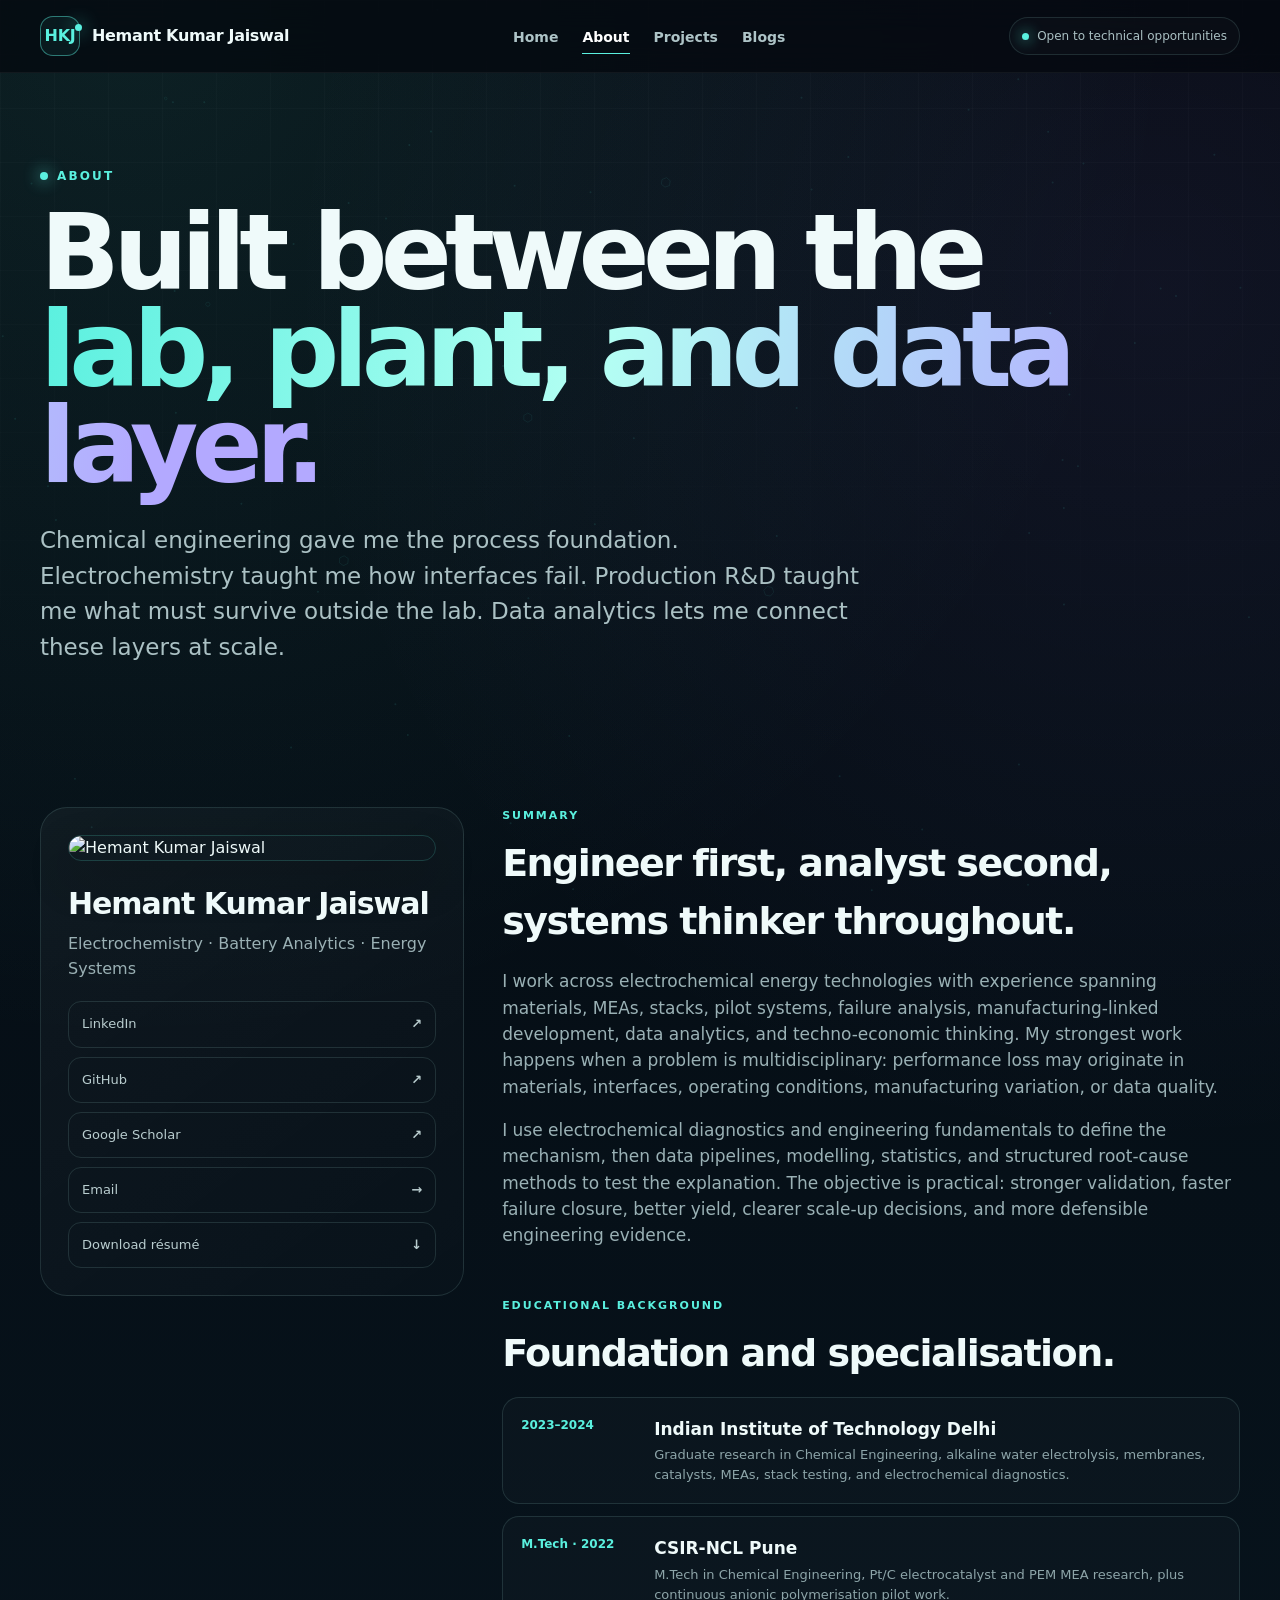
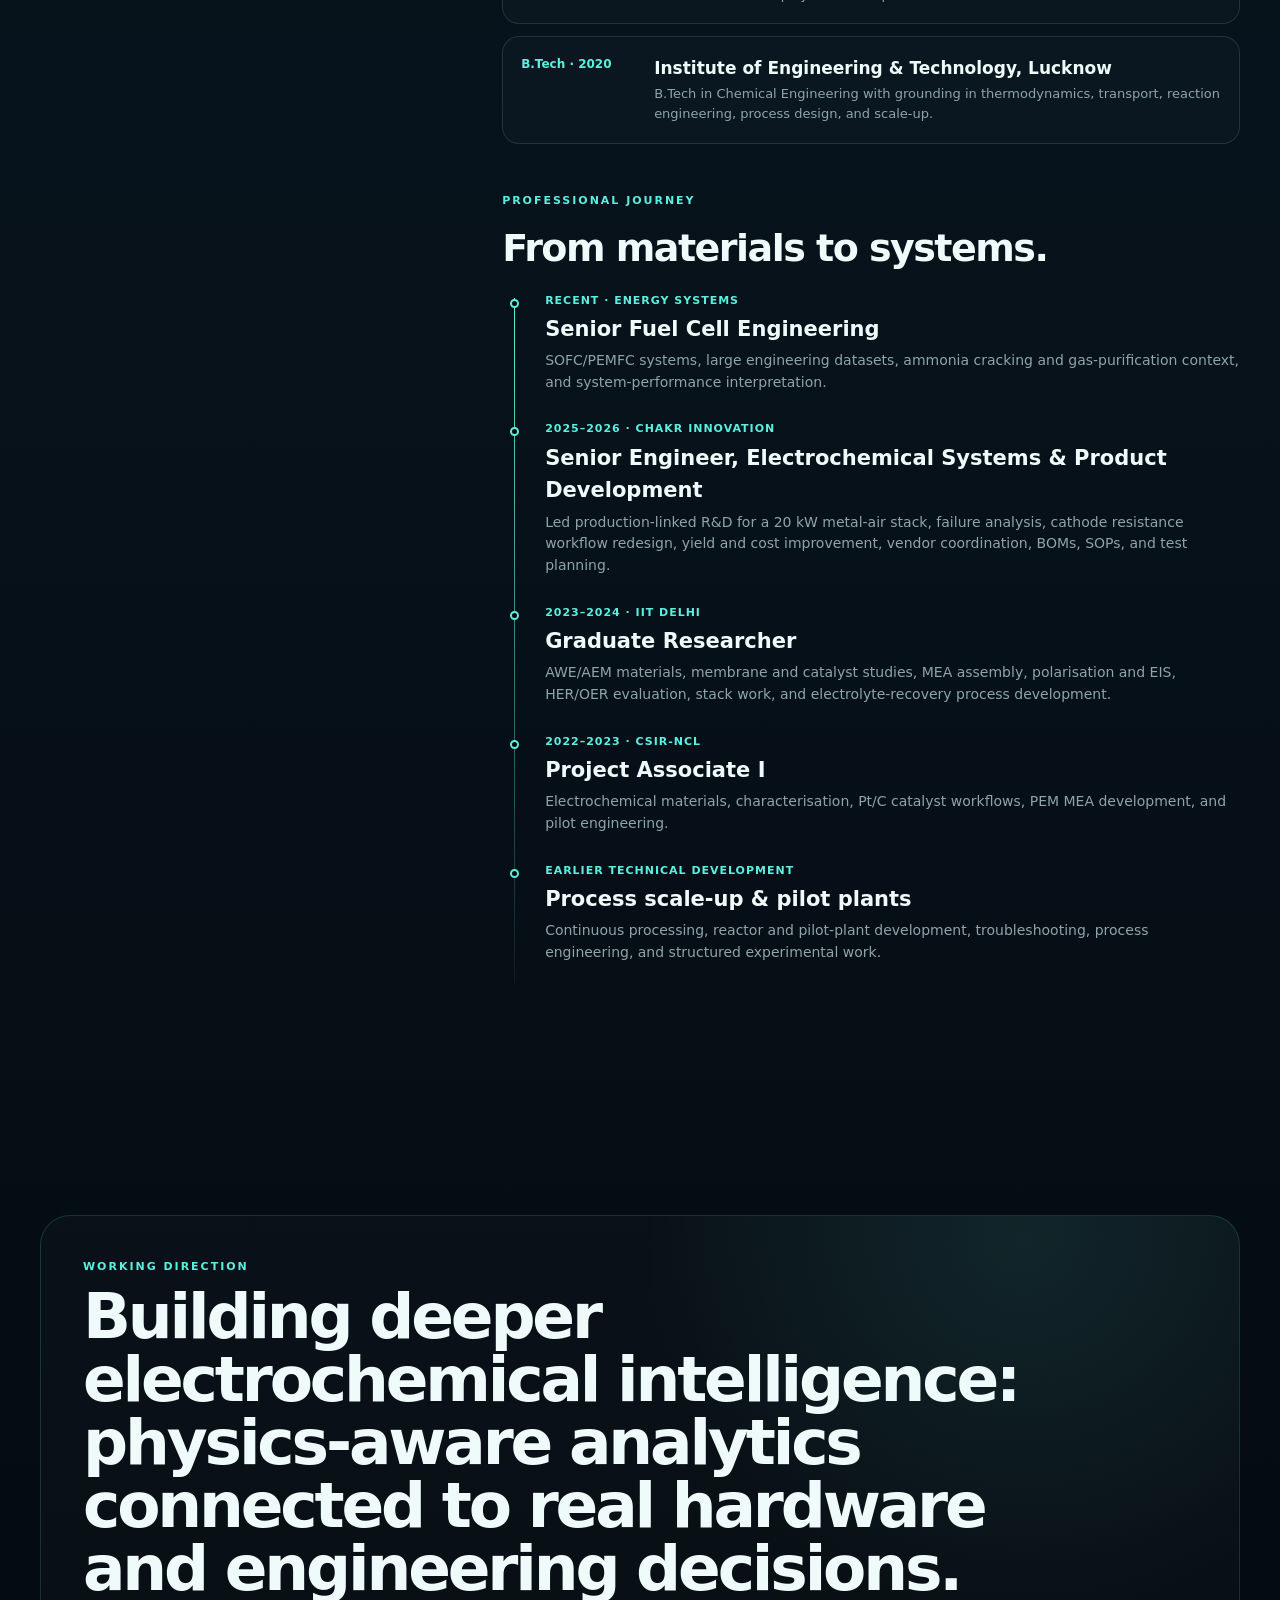
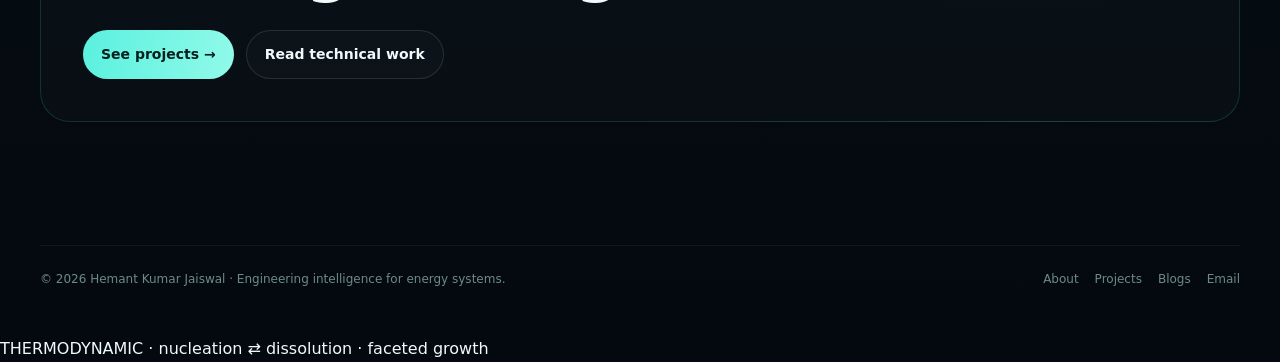
==== commit 157e8560: "Prepare corrected portrait and downloadable resume links" ====
--- a/about.html
+++ b/about.html
@@ -1,6 +1,6 @@
 <!doctype html><html lang="en"><head><meta charset="utf-8"><meta name="viewport" content="width=device-width,initial-scale=1"><meta name="theme-color" content="#04090f"><link rel="stylesheet" href="assets/style.css"><title>About | Hemant Kumar Jaiswal</title><meta name="description" content="Summary, education and professional journey of Hemant Kumar Jaiswal."></head><body><div class="glow"></div><canvas class="site-canvas" id="networkCanvas"></canvas><header class="nav-shell"><div class="container nav"><a class="brand" href="index.html"><span class="mark">HKJ</span><span>Hemant Kumar Jaiswal</span></a><nav class="navlinks"><a href="index.html">Home</a><a class="active" href="about.html">About</a><a href="projects.html">Projects</a><a href="blogs.html">Blogs</a></nav><span class="pill"><i class="dot"></i> Open to technical opportunities</span><button class="menu" id="menuBtn" aria-expanded="false">☰</button></div><nav class="container mobile" id="mobileMenu"><a href="index.html">Home</a><a href="about.html">About</a><a href="projects.html">Projects</a><a href="blogs.html">Blogs</a></nav></header><main>
 <section class="hero compact"><div class="container"><div class="eyebrow"><i></i> About</div><h1>Built between the <span class="gradient">lab, plant, and data layer.</span></h1><p class="lead">Chemical engineering gave me the process foundation. Electrochemistry taught me how interfaces fail. Production R&D taught me what must survive outside the lab. Data analytics lets me connect these layers at scale.</p></div></section>
-<section class="section"><div class="container about"><aside class="sticky"><div class="profile reveal"><img class="profile-photo" src="assets/profile-hemant-natural.jpg" alt="Hemant Kumar Jaiswal"><h2>Hemant Kumar Jaiswal</h2><div class="role">Electrochemistry · Battery Analytics · Energy Systems</div><div class="socials"><a class="social" target="_blank" rel="noopener" href="https://in.linkedin.com/in/hemantjaiswal16"><span>LinkedIn</span><strong>↗</strong></a><a class="social" target="_blank" rel="noopener" href="https://github.com/Nano-hemu"><span>GitHub</span><strong>↗</strong></a><a class="social" target="_blank" rel="noopener" href="https://scholar.google.com/citations?user=UOOH9J4AAAAJ&hl=en"><span>Google Scholar</span><strong>↗</strong></a><a class="social" href="mailto:hkjaiswal7@gmail.com"><span>Email</span><strong>→</strong></a></div></div></aside>
+<section class="section"><div class="container about"><aside class="sticky"><div class="profile reveal"><img class="profile-photo" src="assets/profile-hemant.jpg" alt="Hemant Kumar Jaiswal"><h2>Hemant Kumar Jaiswal</h2><div class="role">Electrochemistry · Battery Analytics · Energy Systems</div><div class="socials"><a class="social" target="_blank" rel="noopener" href="https://in.linkedin.com/in/hemantjaiswal16"><span>LinkedIn</span><strong>↗</strong></a><a class="social" target="_blank" rel="noopener" href="https://github.com/Nano-hemu"><span>GitHub</span><strong>↗</strong></a><a class="social" target="_blank" rel="noopener" href="https://scholar.google.com/citations?user=UOOH9J4AAAAJ&hl=en"><span>Google Scholar</span><strong>↗</strong></a><a class="social" href="mailto:hkjaiswal7@gmail.com"><span>Email</span><strong>→</strong></a><a class="social resume-download" href="Hemant_Kumar_Jaiswal_Electrochemical_Engineer.pdf" download><span>Download résumé</span><strong>↓</strong></a></div></div></aside>
 <div>
 <div class="block reveal"><div class="kicker">Summary</div><h2>Engineer first, analyst second, systems thinker throughout.</h2><p>I work across electrochemical energy technologies with experience spanning materials, MEAs, stacks, pilot systems, failure analysis, manufacturing-linked development, data analytics, and techno-economic thinking. My strongest work happens when a problem is multidisciplinary: performance loss may originate in materials, interfaces, operating conditions, manufacturing variation, or data quality.</p><p>I use electrochemical diagnostics and engineering fundamentals to define the mechanism, then data pipelines, modelling, statistics, and structured root-cause methods to test the explanation. The objective is practical: stronger validation, faster failure closure, better yield, clearer scale-up decisions, and more defensible engineering evidence.</p></div>
 <div class="block reveal"><div class="kicker">Educational background</div><h2>Foundation and specialisation.</h2><div class="edu"><div class="edu-item"><div class="year">2023–2024</div><div><h3>Indian Institute of Technology Delhi</h3><p>Graduate research in Chemical Engineering, alkaline water electrolysis, membranes, catalysts, MEAs, stack testing, and electrochemical diagnostics.</p></div></div><div class="edu-item"><div class="year">M.Tech · 2022</div><div><h3>CSIR-NCL Pune</h3><p>M.Tech in Chemical Engineering, Pt/C electrocatalyst and PEM MEA research, plus continuous anionic polymerisation pilot work.</p></div></div><div class="edu-item"><div class="year">B.Tech · 2020</div><div><h3>Institute of Engineering & Technology, Lucknow</h3><p>B.Tech in Chemical Engineering with grounding in thermodynamics, transport, reaction engineering, process design, and scale-up.</p></div></div></div></div>
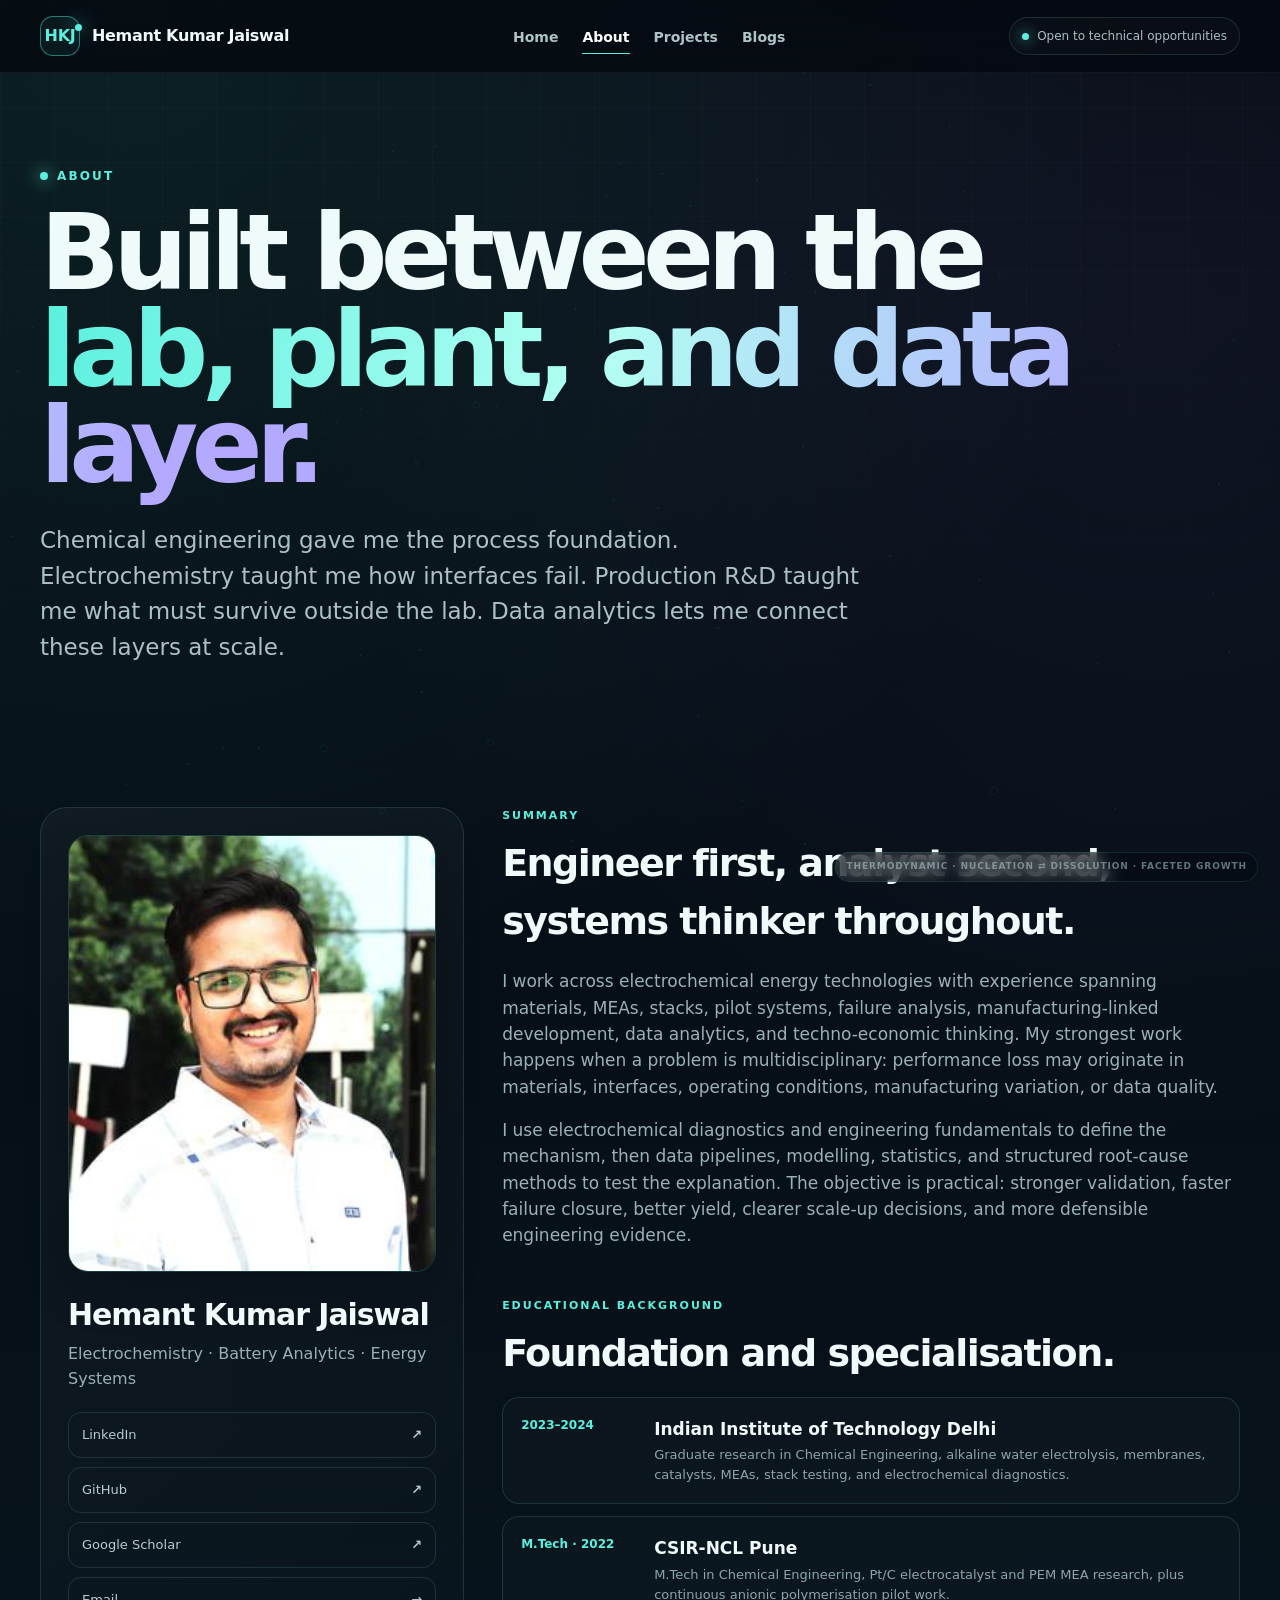
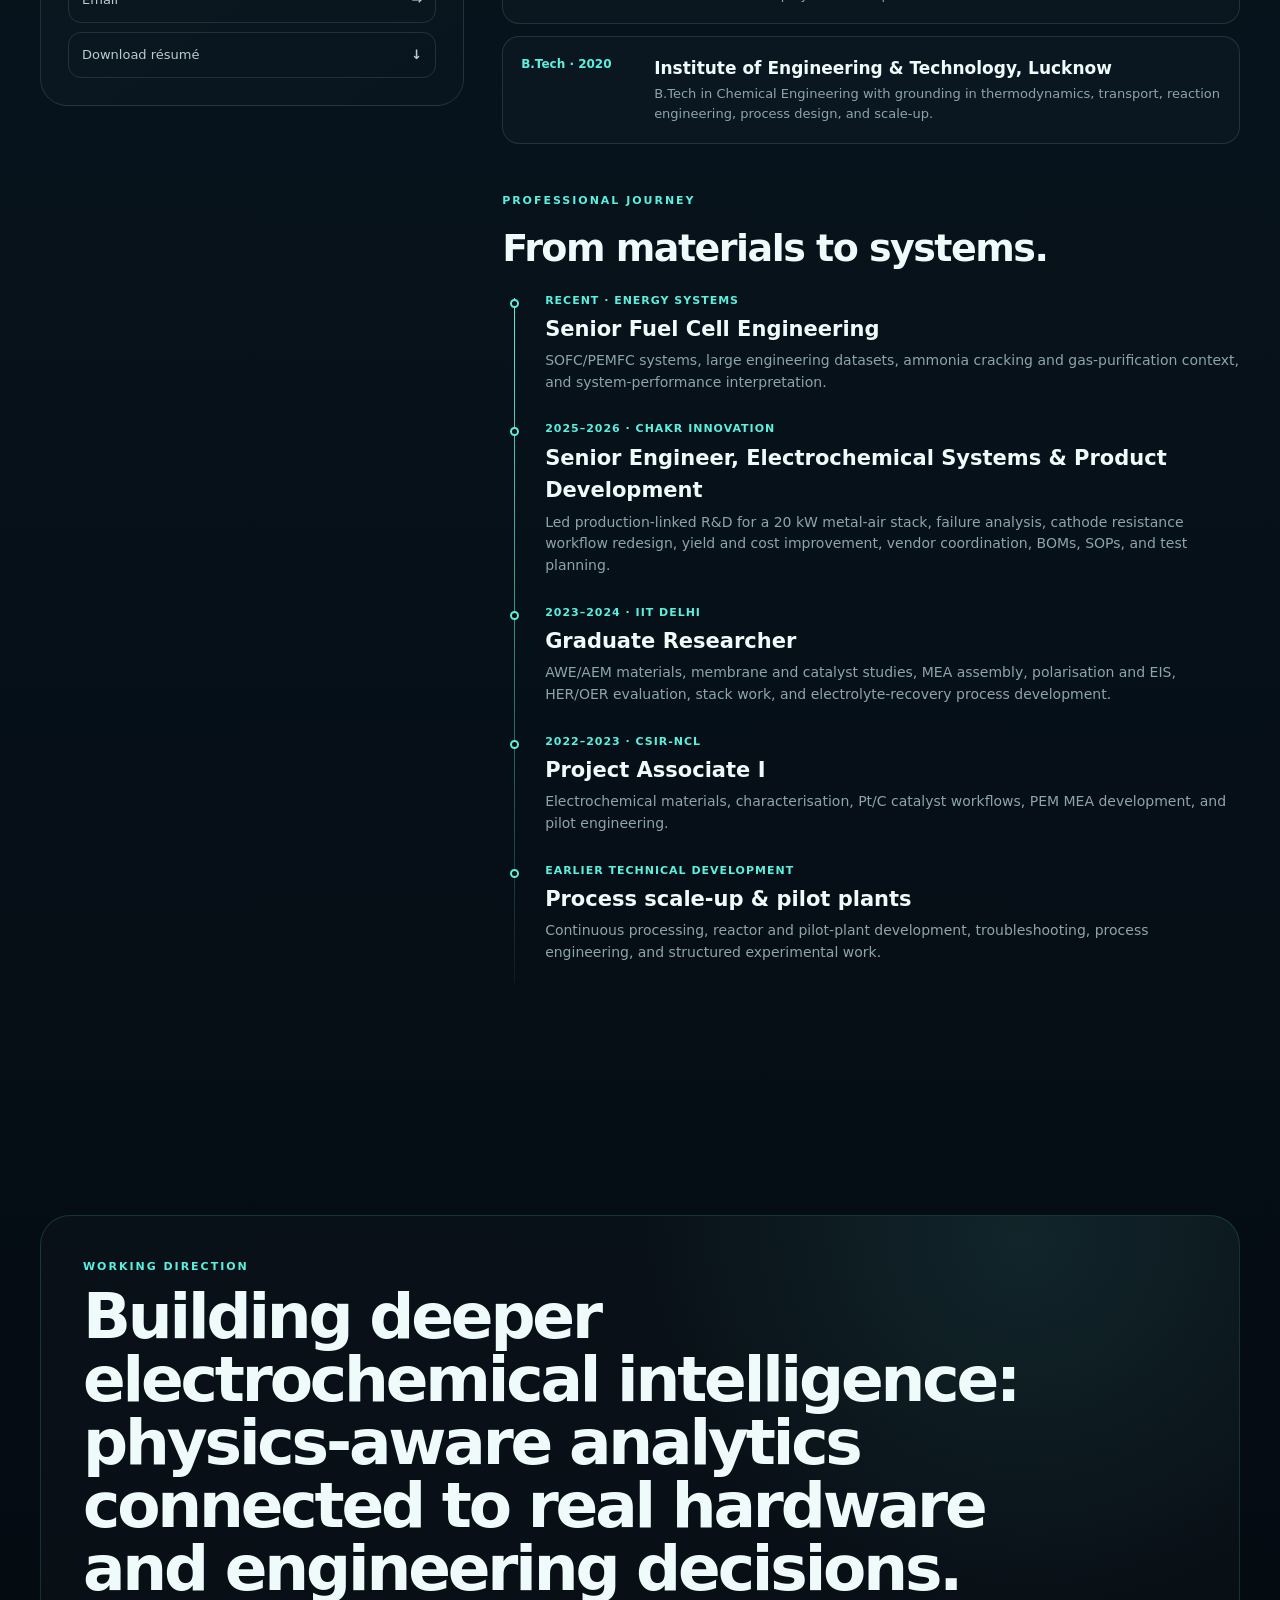
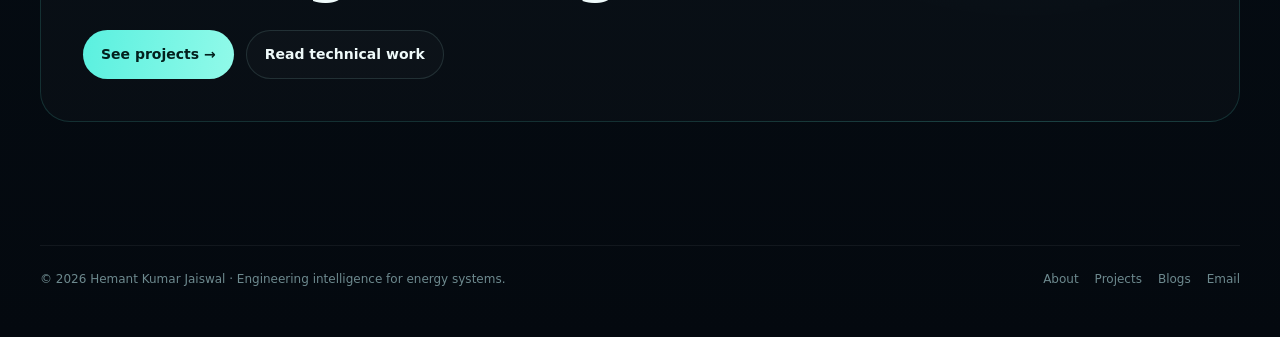
==== commit 8170aa2d: "Match About visual atmosphere to Home and fix resume download path" ====
--- a/about.html
+++ b/about.html
@@ -1,6 +1,6 @@
-<!doctype html><html lang="en"><head><meta charset="utf-8"><meta name="viewport" content="width=device-width,initial-scale=1"><meta name="theme-color" content="#04090f"><link rel="stylesheet" href="assets/style.css"><title>About | Hemant Kumar Jaiswal</title><meta name="description" content="Summary, education and professional journey of Hemant Kumar Jaiswal."></head><body><div class="glow"></div><canvas class="site-canvas" id="networkCanvas"></canvas><header class="nav-shell"><div class="container nav"><a class="brand" href="index.html"><span class="mark">HKJ</span><span>Hemant Kumar Jaiswal</span></a><nav class="navlinks"><a href="index.html">Home</a><a class="active" href="about.html">About</a><a href="projects.html">Projects</a><a href="blogs.html">Blogs</a></nav><span class="pill"><i class="dot"></i> Open to technical opportunities</span><button class="menu" id="menuBtn" aria-expanded="false">☰</button></div><nav class="container mobile" id="mobileMenu"><a href="index.html">Home</a><a href="about.html">About</a><a href="projects.html">Projects</a><a href="blogs.html">Blogs</a></nav></header><main>
+<!doctype html><html lang="en"><head><meta charset="utf-8"><meta name="viewport" content="width=device-width,initial-scale=1"><meta name="theme-color" content="#04090f"><link rel="stylesheet" href="assets/style.css"><title>About | Hemant Kumar Jaiswal</title><meta name="description" content="Summary, education and professional journey of Hemant Kumar Jaiswal."></head><body class="inner-page"><div class="glow"></div><canvas class="site-canvas" id="networkCanvas"></canvas><header class="nav-shell"><div class="container nav"><a class="brand" href="index.html"><span class="mark">HKJ</span><span>Hemant Kumar Jaiswal</span></a><nav class="navlinks"><a href="index.html">Home</a><a class="active" href="about.html">About</a><a href="projects.html">Projects</a><a href="blogs.html">Blogs</a></nav><span class="pill"><i class="dot"></i> Open to technical opportunities</span><button class="menu" id="menuBtn" aria-expanded="false">☰</button></div><nav class="container mobile" id="mobileMenu"><a href="index.html">Home</a><a href="about.html">About</a><a href="projects.html">Projects</a><a href="blogs.html">Blogs</a></nav></header><main>
 <section class="hero compact"><div class="container"><div class="eyebrow"><i></i> About</div><h1>Built between the <span class="gradient">lab, plant, and data layer.</span></h1><p class="lead">Chemical engineering gave me the process foundation. Electrochemistry taught me how interfaces fail. Production R&D taught me what must survive outside the lab. Data analytics lets me connect these layers at scale.</p></div></section>
-<section class="section"><div class="container about"><aside class="sticky"><div class="profile reveal"><img class="profile-photo" src="assets/profile-hemant.jpg" alt="Hemant Kumar Jaiswal"><h2>Hemant Kumar Jaiswal</h2><div class="role">Electrochemistry · Battery Analytics · Energy Systems</div><div class="socials"><a class="social" target="_blank" rel="noopener" href="https://in.linkedin.com/in/hemantjaiswal16"><span>LinkedIn</span><strong>↗</strong></a><a class="social" target="_blank" rel="noopener" href="https://github.com/Nano-hemu"><span>GitHub</span><strong>↗</strong></a><a class="social" target="_blank" rel="noopener" href="https://scholar.google.com/citations?user=UOOH9J4AAAAJ&hl=en"><span>Google Scholar</span><strong>↗</strong></a><a class="social" href="mailto:hkjaiswal7@gmail.com"><span>Email</span><strong>→</strong></a><a class="social resume-download" href="Hemant_Kumar_Jaiswal_Electrochemical_Engineer.pdf" download><span>Download résumé</span><strong>↓</strong></a></div></div></aside>
+<section class="section"><div class="container about"><aside class="sticky"><div class="profile reveal"><img class="profile-photo" src="assets/profile-hemant.jpg" alt="Hemant Kumar Jaiswal"><h2>Hemant Kumar Jaiswal</h2><div class="role">Electrochemistry · Battery Analytics · Energy Systems</div><div class="socials"><a class="social" target="_blank" rel="noopener" href="https://in.linkedin.com/in/hemantjaiswal16"><span>LinkedIn</span><strong>↗</strong></a><a class="social" target="_blank" rel="noopener" href="https://github.com/Nano-hemu"><span>GitHub</span><strong>↗</strong></a><a class="social" target="_blank" rel="noopener" href="https://scholar.google.com/citations?user=UOOH9J4AAAAJ&hl=en"><span>Google Scholar</span><strong>↗</strong></a><a class="social" href="mailto:hkjaiswal7@gmail.com"><span>Email</span><strong>→</strong></a><a class="social resume-download" href="assets/Hemant_Kumar_Jaiswal_Electrochemical_Engineer.pdf" download><span>Download résumé</span><strong>↓</strong></a></div></div></aside>
 <div>
 <div class="block reveal"><div class="kicker">Summary</div><h2>Engineer first, analyst second, systems thinker throughout.</h2><p>I work across electrochemical energy technologies with experience spanning materials, MEAs, stacks, pilot systems, failure analysis, manufacturing-linked development, data analytics, and techno-economic thinking. My strongest work happens when a problem is multidisciplinary: performance loss may originate in materials, interfaces, operating conditions, manufacturing variation, or data quality.</p><p>I use electrochemical diagnostics and engineering fundamentals to define the mechanism, then data pipelines, modelling, statistics, and structured root-cause methods to test the explanation. The objective is practical: stronger validation, faster failure closure, better yield, clearer scale-up decisions, and more defensible engineering evidence.</p></div>
 <div class="block reveal"><div class="kicker">Educational background</div><h2>Foundation and specialisation.</h2><div class="edu"><div class="edu-item"><div class="year">2023–2024</div><div><h3>Indian Institute of Technology Delhi</h3><p>Graduate research in Chemical Engineering, alkaline water electrolysis, membranes, catalysts, MEAs, stack testing, and electrochemical diagnostics.</p></div></div><div class="edu-item"><div class="year">M.Tech · 2022</div><div><h3>CSIR-NCL Pune</h3><p>M.Tech in Chemical Engineering, Pt/C electrocatalyst and PEM MEA research, plus continuous anionic polymerisation pilot work.</p></div></div><div class="edu-item"><div class="year">B.Tech · 2020</div><div><h3>Institute of Engineering & Technology, Lucknow</h3><p>B.Tech in Chemical Engineering with grounding in thermodynamics, transport, reaction engineering, process design, and scale-up.</p></div></div></div></div>
--- a/assets/style.css
+++ b/assets/style.css
@@ -10,3 +10,10 @@
 
 .profile-photo{display:block;width:100%;height:auto;aspect-ratio:auto;border-radius:20px;border:1px solid rgba(90,240,223,.18);margin-bottom:20px;box-shadow:0 18px 44px rgba(0,0,0,.22)}
 @media(max-width:980px){.profile-photo{max-width:340px}}
+
+.crystal-mode{position:fixed;right:22px;bottom:18px;z-index:5;padding:7px 10px;border:1px solid rgba(90,240,223,.12);border-radius:999px;background:rgba(4,9,15,.48);backdrop-filter:blur(8px);color:rgba(185,215,218,.52);font-size:9px;font-weight:800;letter-spacing:.10em;text-transform:uppercase;pointer-events:none;transition:.35s ease}
+.crystal-mode.pulse{animation:modePulse .8s ease}
+@keyframes modePulse{50%{color:rgba(90,240,223,.9);border-color:rgba(90,240,223,.35)}}
+.profile-photo{display:block;width:100%;height:auto;max-height:none;object-fit:contain;object-position:center;border-radius:20px;border:1px solid rgba(90,240,223,.18);margin:0 0 20px;box-shadow:0 18px 44px rgba(0,0,0,.22)}
+.resume-download{grid-column:1/-1}
+@media(max-width:650px){.crystal-mode{right:12px;bottom:10px;font-size:8px;max-width:78vw}.profile-photo{width:100%;max-width:none}}
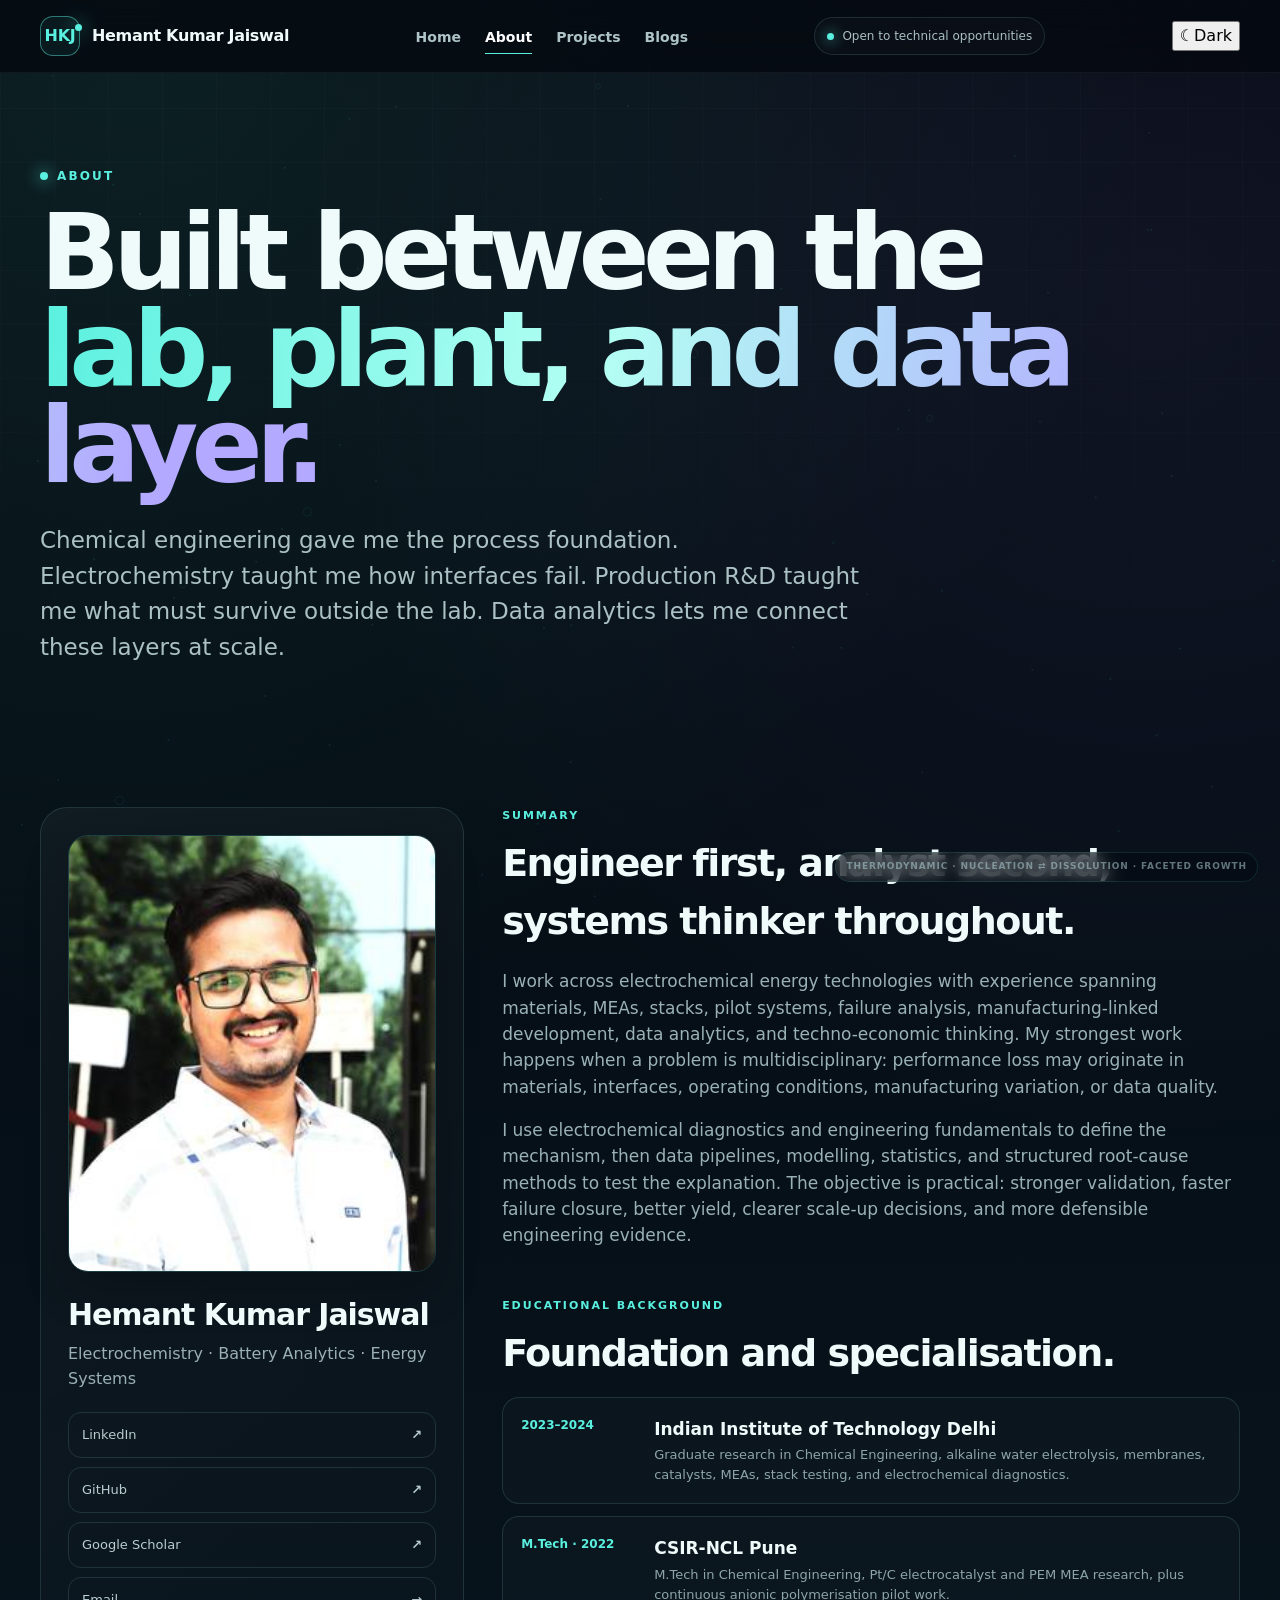
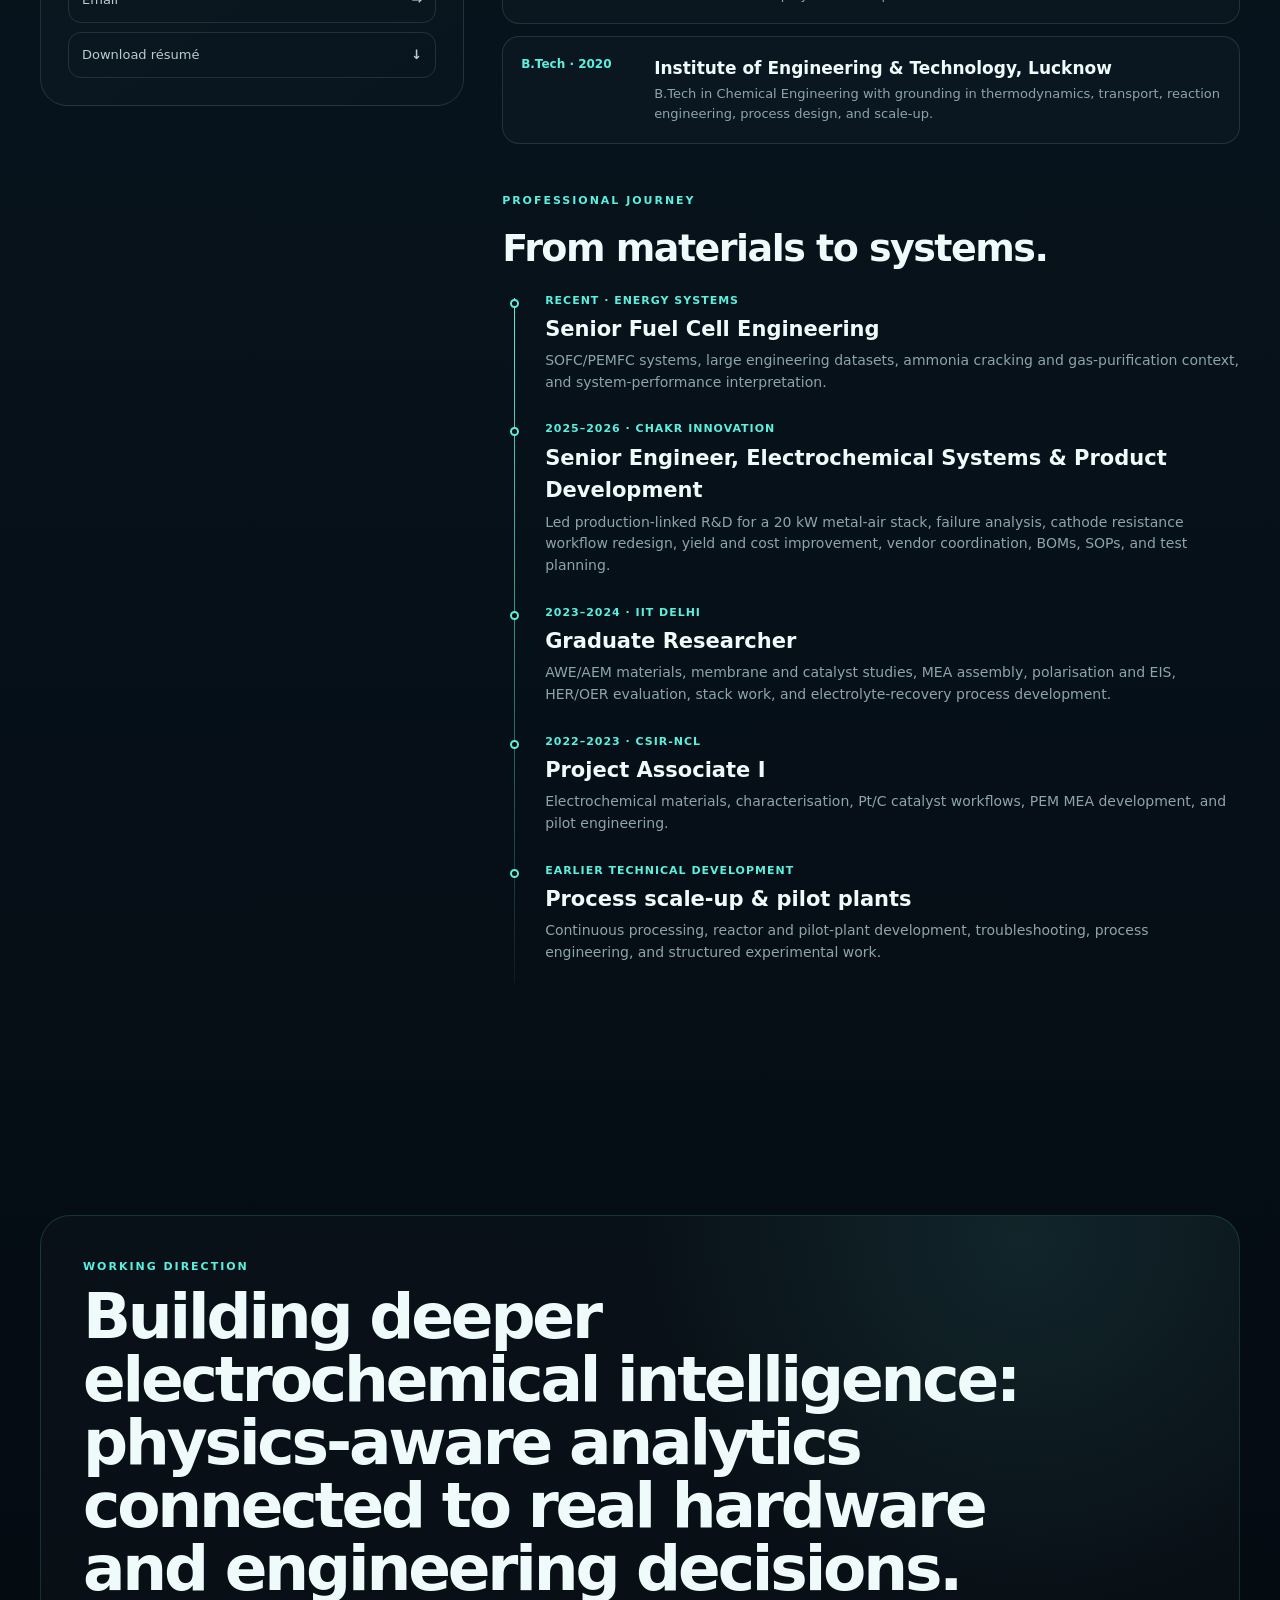
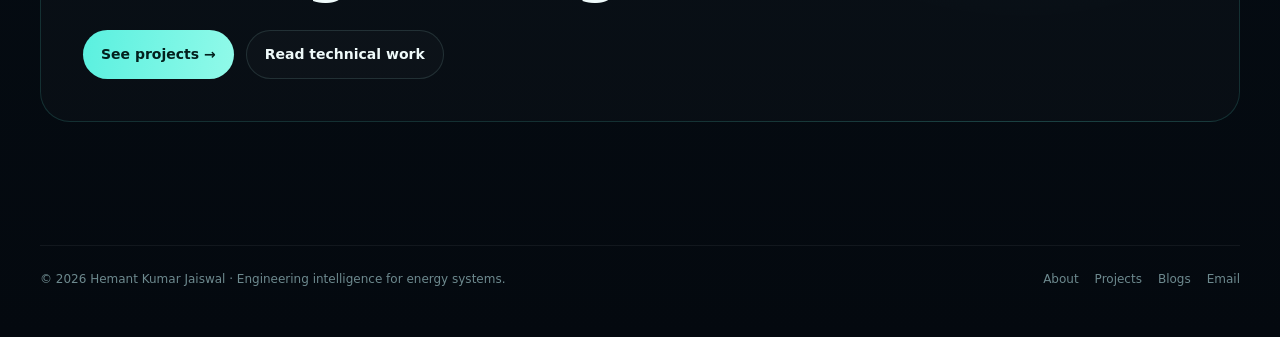
==== commit 5077442e: "Restore light and dark theme switch" ====
--- a/about.html
+++ b/about.html
@@ -1,4 +1,4 @@
-<!doctype html><html lang="en"><head><meta charset="utf-8"><meta name="viewport" content="width=device-width,initial-scale=1"><meta name="theme-color" content="#04090f"><link rel="stylesheet" href="assets/style.css"><title>About | Hemant Kumar Jaiswal</title><meta name="description" content="Summary, education and professional journey of Hemant Kumar Jaiswal."></head><body class="inner-page"><div class="glow"></div><canvas class="site-canvas" id="networkCanvas"></canvas><header class="nav-shell"><div class="container nav"><a class="brand" href="index.html"><span class="mark">HKJ</span><span>Hemant Kumar Jaiswal</span></a><nav class="navlinks"><a href="index.html">Home</a><a class="active" href="about.html">About</a><a href="projects.html">Projects</a><a href="blogs.html">Blogs</a></nav><span class="pill"><i class="dot"></i> Open to technical opportunities</span><button class="menu" id="menuBtn" aria-expanded="false">☰</button></div><nav class="container mobile" id="mobileMenu"><a href="index.html">Home</a><a href="about.html">About</a><a href="projects.html">Projects</a><a href="blogs.html">Blogs</a></nav></header><main>
+<!doctype html><html lang="en"><head><meta charset="utf-8"><meta name="viewport" content="width=device-width,initial-scale=1"><meta name="theme-color" content="#04090f"><link rel="stylesheet" href="assets/style.css"><title>About | Hemant Kumar Jaiswal</title><meta name="description" content="Summary, education and professional journey of Hemant Kumar Jaiswal."></head><body><div class="glow"></div><canvas class="site-canvas" id="networkCanvas"></canvas><header class="nav-shell"><div class="container nav"><a class="brand" href="index.html"><span class="mark">HKJ</span><span>Hemant Kumar Jaiswal</span></a><nav class="navlinks"><a href="index.html">Home</a><a class="active" href="about.html">About</a><a href="projects.html">Projects</a><a href="blogs.html">Blogs</a></nav><span class="pill"><i class="dot"></i> Open to technical opportunities</span><button class="theme-switch" id="themeBtn" type="button" aria-label="Switch colour theme" title="Switch colour theme"><span class="theme-symbol">☾</span><span class="theme-text">Dark</span></button><button class="menu" id="menuBtn" aria-expanded="false">☰</button></div><nav class="container mobile" id="mobileMenu"><a href="index.html">Home</a><a href="about.html">About</a><a href="projects.html">Projects</a><a href="blogs.html">Blogs</a></nav></header><main>
 <section class="hero compact"><div class="container"><div class="eyebrow"><i></i> About</div><h1>Built between the <span class="gradient">lab, plant, and data layer.</span></h1><p class="lead">Chemical engineering gave me the process foundation. Electrochemistry taught me how interfaces fail. Production R&D taught me what must survive outside the lab. Data analytics lets me connect these layers at scale.</p></div></section>
 <section class="section"><div class="container about"><aside class="sticky"><div class="profile reveal"><img class="profile-photo" src="assets/profile-hemant.jpg" alt="Hemant Kumar Jaiswal"><h2>Hemant Kumar Jaiswal</h2><div class="role">Electrochemistry · Battery Analytics · Energy Systems</div><div class="socials"><a class="social" target="_blank" rel="noopener" href="https://in.linkedin.com/in/hemantjaiswal16"><span>LinkedIn</span><strong>↗</strong></a><a class="social" target="_blank" rel="noopener" href="https://github.com/Nano-hemu"><span>GitHub</span><strong>↗</strong></a><a class="social" target="_blank" rel="noopener" href="https://scholar.google.com/citations?user=UOOH9J4AAAAJ&hl=en"><span>Google Scholar</span><strong>↗</strong></a><a class="social" href="mailto:hkjaiswal7@gmail.com"><span>Email</span><strong>→</strong></a><a class="social resume-download" href="assets/Hemant_Kumar_Jaiswal_Electrochemical_Engineer.pdf" download><span>Download résumé</span><strong>↓</strong></a></div></div></aside>
 <div>
--- a/assets/style.css
+++ b/assets/style.css
@@ -17,3 +17,82 @@
 .profile-photo{display:block;width:100%;height:auto;max-height:none;object-fit:contain;object-position:center;border-radius:20px;border:1px solid rgba(90,240,223,.18);margin:0 0 20px;box-shadow:0 18px 44px rgba(0,0,0,.22)}
 .resume-download{grid-column:1/-1}
 @media(max-width:650px){.crystal-mode{right:12px;bottom:10px;font-size:8px;max-width:78vw}.profile-photo{width:100%;max-width:none}}
+
+/* INNER PAGE COLOR CONTINUITY START */
+/* Mirrors the Home page cyan/teal/violet atmosphere without changing Home. */
+.inner-page{
+  background:
+    radial-gradient(circle at 10% -2%,rgba(90,240,223,.115),transparent 29%),
+    radial-gradient(circle at 91% 8%,rgba(157,130,255,.095),transparent 27%),
+    radial-gradient(circle at 74% 58%,rgba(71,128,188,.035),transparent 34%),
+    linear-gradient(180deg,#04090f 0%,#07131c 43%,#06111a 72%,#04090f 100%);
+}
+.inner-page .hero.compact{
+  position:relative;
+  isolation:isolate;
+  overflow:hidden;
+  padding-bottom:52px;
+}
+.inner-page .hero.compact::before{
+  content:"";
+  position:absolute;
+  z-index:-1;
+  inset:-38% -12% -22%;
+  pointer-events:none;
+  background:
+    radial-gradient(ellipse at 14% 28%,rgba(90,240,223,.12),transparent 36%),
+    radial-gradient(ellipse at 82% 19%,rgba(157,130,255,.115),transparent 34%),
+    radial-gradient(ellipse at 54% 76%,rgba(73,159,197,.045),transparent 42%);
+  filter:blur(4px);
+}
+.inner-page .hero.compact::after{
+  content:"";
+  position:absolute;
+  left:50%;
+  bottom:0;
+  width:min(1200px,calc(100% - 42px));
+  height:1px;
+  transform:translateX(-50%);
+  background:linear-gradient(90deg,transparent,rgba(90,240,223,.32) 22%,rgba(157,130,255,.28) 78%,transparent);
+}
+.inner-page main>.section{
+  position:relative;
+  isolation:isolate;
+}
+.inner-page main>.section:nth-of-type(even)::before,
+.inner-page main>.section:nth-of-type(odd)::before{
+  content:"";
+  position:absolute;
+  z-index:-1;
+  inset:0;
+  pointer-events:none;
+}
+.inner-page main>.section:nth-of-type(even)::before{
+  background:
+    radial-gradient(circle at 92% 18%,rgba(157,130,255,.036),transparent 31%),
+    radial-gradient(circle at 8% 84%,rgba(90,240,223,.028),transparent 29%);
+}
+.inner-page main>.section:nth-of-type(odd)::before{
+  background:
+    radial-gradient(circle at 8% 22%,rgba(90,240,223,.032),transparent 30%),
+    radial-gradient(circle at 90% 80%,rgba(157,130,255,.028),transparent 30%);
+}
+.inner-page .profile,
+.inner-page .edu-item,
+.inner-page .project,
+.inner-page .blog,
+.inner-page .note,
+.inner-page .cta{
+  box-shadow:
+    0 22px 70px rgba(0,0,0,.16),
+    inset 0 1px 0 rgba(255,255,255,.018);
+}
+.inner-page .project:hover,
+.inner-page .blog:hover,
+.inner-page .social:hover{
+  box-shadow:0 20px 55px rgba(32,119,137,.09);
+}
+@media(max-width:650px){
+  .inner-page .hero.compact::after{width:calc(100% - 28px)}
+}
+/* INNER PAGE COLOR CONTINUITY END */
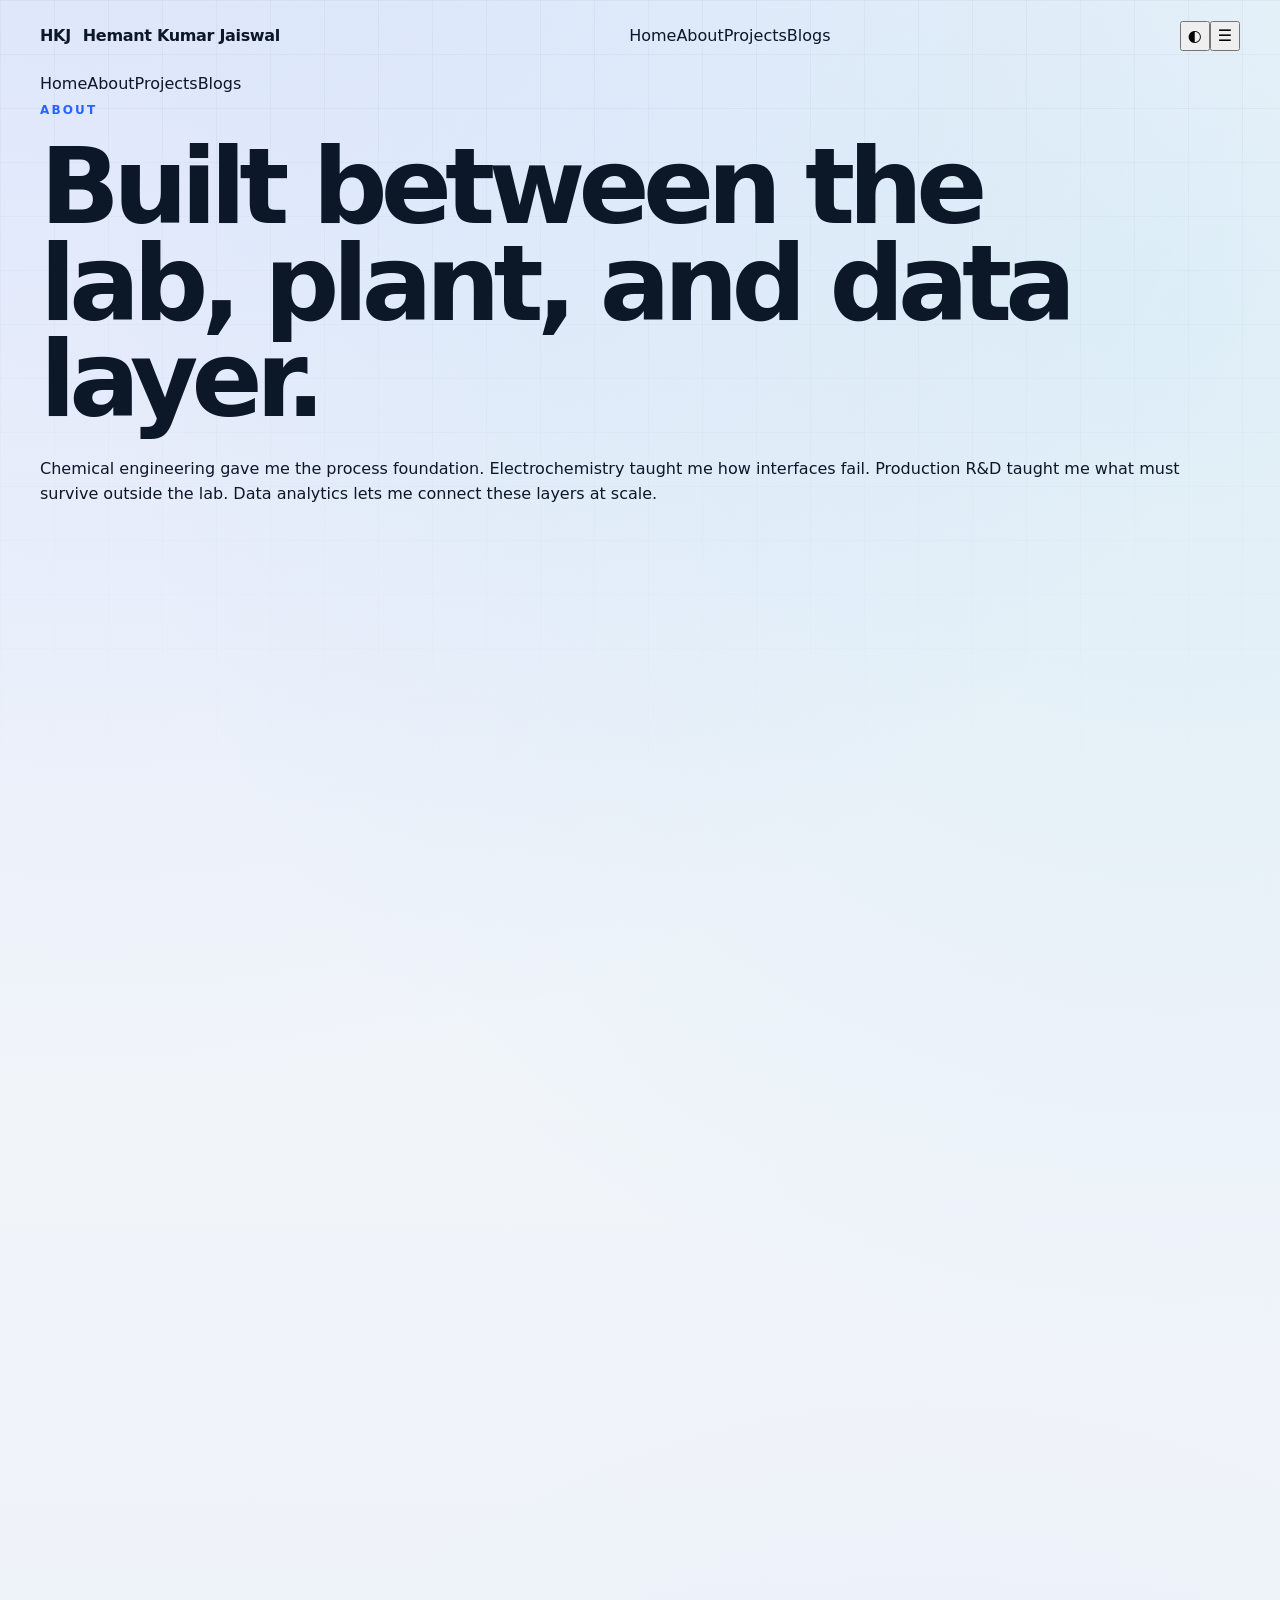
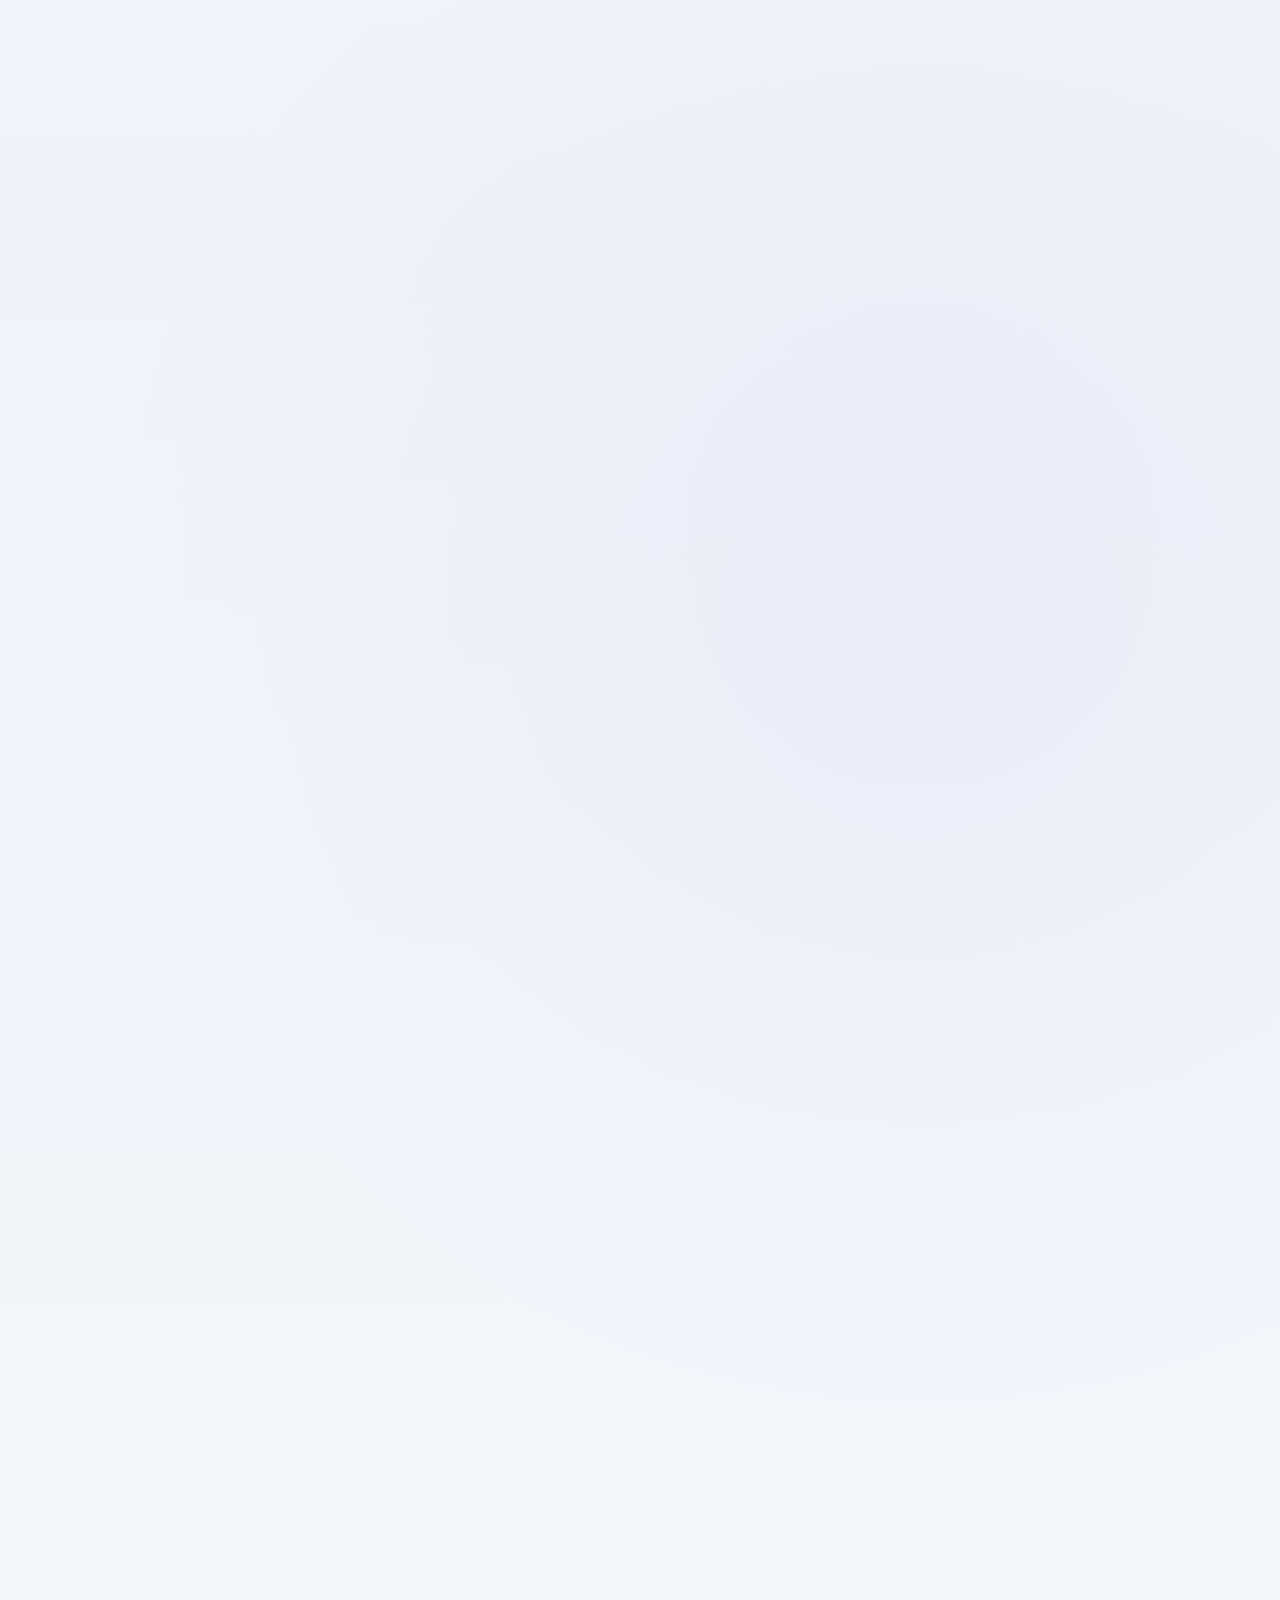
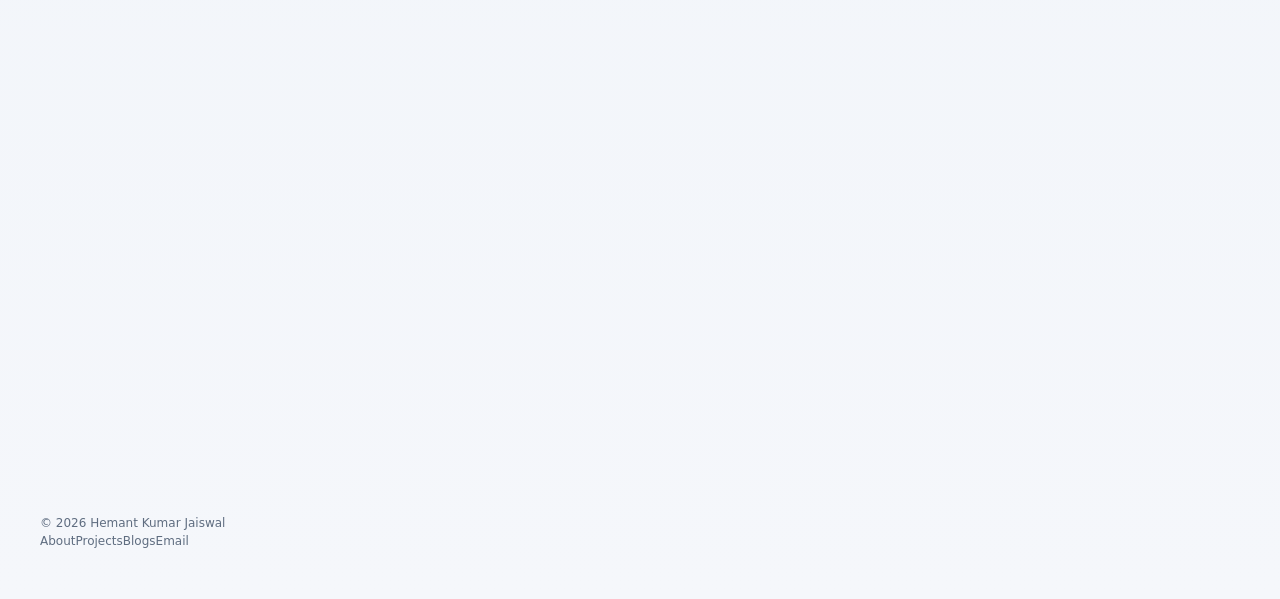
==== commit 90350f02: "Preserve approved About wording in preferred theme" ====
--- a/about.html
+++ b/about.html
@@ -1,15 +1 @@
-<!doctype html><html lang="en"><head><meta charset="utf-8"><meta name="viewport" content="width=device-width,initial-scale=1"><meta name="theme-color" content="#04090f"><link rel="stylesheet" href="assets/style.css"><title>About | Hemant Kumar Jaiswal</title><meta name="description" content="Summary, education and professional journey of Hemant Kumar Jaiswal."></head><body><div class="glow"></div><canvas class="site-canvas" id="networkCanvas"></canvas><header class="nav-shell"><div class="container nav"><a class="brand" href="index.html"><span class="mark">HKJ</span><span>Hemant Kumar Jaiswal</span></a><nav class="navlinks"><a href="index.html">Home</a><a class="active" href="about.html">About</a><a href="projects.html">Projects</a><a href="blogs.html">Blogs</a></nav><span class="pill"><i class="dot"></i> Open to technical opportunities</span><button class="theme-switch" id="themeBtn" type="button" aria-label="Switch colour theme" title="Switch colour theme"><span class="theme-symbol">☾</span><span class="theme-text">Dark</span></button><button class="menu" id="menuBtn" aria-expanded="false">☰</button></div><nav class="container mobile" id="mobileMenu"><a href="index.html">Home</a><a href="about.html">About</a><a href="projects.html">Projects</a><a href="blogs.html">Blogs</a></nav></header><main>
-<section class="hero compact"><div class="container"><div class="eyebrow"><i></i> About</div><h1>Built between the <span class="gradient">lab, plant, and data layer.</span></h1><p class="lead">Chemical engineering gave me the process foundation. Electrochemistry taught me how interfaces fail. Production R&D taught me what must survive outside the lab. Data analytics lets me connect these layers at scale.</p></div></section>
-<section class="section"><div class="container about"><aside class="sticky"><div class="profile reveal"><img class="profile-photo" src="assets/profile-hemant.jpg" alt="Hemant Kumar Jaiswal"><h2>Hemant Kumar Jaiswal</h2><div class="role">Electrochemistry · Battery Analytics · Energy Systems</div><div class="socials"><a class="social" target="_blank" rel="noopener" href="https://in.linkedin.com/in/hemantjaiswal16"><span>LinkedIn</span><strong>↗</strong></a><a class="social" target="_blank" rel="noopener" href="https://github.com/Nano-hemu"><span>GitHub</span><strong>↗</strong></a><a class="social" target="_blank" rel="noopener" href="https://scholar.google.com/citations?user=UOOH9J4AAAAJ&hl=en"><span>Google Scholar</span><strong>↗</strong></a><a class="social" href="mailto:hkjaiswal7@gmail.com"><span>Email</span><strong>→</strong></a><a class="social resume-download" href="assets/Hemant_Kumar_Jaiswal_Electrochemical_Engineer.pdf" download><span>Download résumé</span><strong>↓</strong></a></div></div></aside>
-<div>
-<div class="block reveal"><div class="kicker">Summary</div><h2>Engineer first, analyst second, systems thinker throughout.</h2><p>I work across electrochemical energy technologies with experience spanning materials, MEAs, stacks, pilot systems, failure analysis, manufacturing-linked development, data analytics, and techno-economic thinking. My strongest work happens when a problem is multidisciplinary: performance loss may originate in materials, interfaces, operating conditions, manufacturing variation, or data quality.</p><p>I use electrochemical diagnostics and engineering fundamentals to define the mechanism, then data pipelines, modelling, statistics, and structured root-cause methods to test the explanation. The objective is practical: stronger validation, faster failure closure, better yield, clearer scale-up decisions, and more defensible engineering evidence.</p></div>
-<div class="block reveal"><div class="kicker">Educational background</div><h2>Foundation and specialisation.</h2><div class="edu"><div class="edu-item"><div class="year">2023–2024</div><div><h3>Indian Institute of Technology Delhi</h3><p>Graduate research in Chemical Engineering, alkaline water electrolysis, membranes, catalysts, MEAs, stack testing, and electrochemical diagnostics.</p></div></div><div class="edu-item"><div class="year">M.Tech · 2022</div><div><h3>CSIR-NCL Pune</h3><p>M.Tech in Chemical Engineering, Pt/C electrocatalyst and PEM MEA research, plus continuous anionic polymerisation pilot work.</p></div></div><div class="edu-item"><div class="year">B.Tech · 2020</div><div><h3>Institute of Engineering & Technology, Lucknow</h3><p>B.Tech in Chemical Engineering with grounding in thermodynamics, transport, reaction engineering, process design, and scale-up.</p></div></div></div></div>
-<div class="block reveal"><div class="kicker">Professional journey</div><h2>From materials to systems.</h2><div class="timeline">
-<div class="t"><div class="tdot"></div><div><div class="meta">Recent · Energy systems</div><h3>Senior Fuel Cell Engineering</h3><p>SOFC/PEMFC systems, large engineering datasets, ammonia cracking and gas-purification context, and system-performance interpretation.</p></div></div>
-<div class="t"><div class="tdot"></div><div><div class="meta">2025–2026 · Chakr Innovation</div><h3>Senior Engineer, Electrochemical Systems & Product Development</h3><p>Led production-linked R&D for a 20 kW metal-air stack, failure analysis, cathode resistance workflow redesign, yield and cost improvement, vendor coordination, BOMs, SOPs, and test planning.</p></div></div>
-<div class="t"><div class="tdot"></div><div><div class="meta">2023–2024 · IIT Delhi</div><h3>Graduate Researcher</h3><p>AWE/AEM materials, membrane and catalyst studies, MEA assembly, polarisation and EIS, HER/OER evaluation, stack work, and electrolyte-recovery process development.</p></div></div>
-<div class="t"><div class="tdot"></div><div><div class="meta">2022–2023 · CSIR-NCL</div><h3>Project Associate I</h3><p>Electrochemical materials, characterisation, Pt/C catalyst workflows, PEM MEA development, and pilot engineering.</p></div></div>
-<div class="t"><div class="tdot"></div><div><div class="meta">Earlier technical development</div><h3>Process scale-up & pilot plants</h3><p>Continuous processing, reactor and pilot-plant development, troubleshooting, process engineering, and structured experimental work.</p></div></div>
-</div></div></div></div></section>
-<section class="section"><div class="container cta reveal"><div class="kicker">Working direction</div><h2>Building deeper electrochemical intelligence: physics-aware analytics connected to real hardware and engineering decisions.</h2><div class="actions"><a class="btn primary" href="projects.html">See projects →</a><a class="btn" href="blogs.html">Read technical work</a></div></div></section>
-</main><footer><div class="container footer"><div>© 2026 Hemant Kumar Jaiswal · Engineering intelligence for energy systems.</div><div class="flinks"><a href="about.html">About</a><a href="projects.html">Projects</a><a href="blogs.html">Blogs</a><a href="mailto:hkjaiswal7@gmail.com">Email</a></div></div></footer><script src="assets/app.js"></script></body></html>+<!doctype html><html lang="en"><head><meta charset="utf-8"><meta name="viewport" content="width=device-width,initial-scale=1"><meta name="theme-color" content="#f5f7fb"><meta name="description" content="Summary, education and professional journey of Hemant Kumar Jaiswal."><title>About | Hemant Kumar Jaiswal</title><link rel="stylesheet" href="assets/style.css"></head><body><div class="bg-grid"></div><div class="aurora a"></div><div class="aurora b"></div><header class="nav-wrap"><div class="container nav"><a class="brand" href="index.html"><span class="brand-mark">HKJ</span><span>Hemant Kumar Jaiswal</span></a><nav class="nav-links"><a href="index.html">Home</a><a class="active" href="about.html">About</a><a href="projects.html">Projects</a><a href="blogs.html">Blogs</a></nav><div class="nav-actions"><button class="theme-btn" id="themeBtn" aria-label="Toggle theme">◐</button><button class="menu-btn" id="menuBtn" aria-label="Open menu">☰</button></div></div><nav class="container mobile-menu" id="mobileMenu"><a href="index.html">Home</a><a href="about.html">About</a><a href="projects.html">Projects</a><a href="blogs.html">Blogs</a></nav></header><main><section class="page-hero"><div class="container"><div class="eyebrow">About</div><h1>Built between the <span class="accent">lab, plant, and data layer.</span></h1><p class="page-copy">Chemical engineering gave me the process foundation. Electrochemistry taught me how interfaces fail. Production R&D taught me what must survive outside the lab. Data analytics lets me connect these layers at scale.</p></div></section><section class="section"><div class="container about-layout"><aside class="about-aside"><div class="profile-card reveal"><img class="profile-natural" src="assets/profile-hemant.jpg" alt="Hemant Kumar Jaiswal"><div class="profile-info"><h2>Hemant Kumar Jaiswal</h2><p>Electrochemistry · Battery Analytics · Energy Systems</p><div class="socials"><a class="social" target="_blank" rel="noopener" href="https://in.linkedin.com/in/hemantjaiswal16"><span>LinkedIn</span><b>↗</b></a><a class="social" target="_blank" rel="noopener" href="https://github.com/Nano-hemu"><span>GitHub</span><b>↗</b></a><a class="social" target="_blank" rel="noopener" href="https://scholar.google.com/citations?user=UOOH9J4AAAAJ&hl=en"><span>Google Scholar</span><b>↗</b></a><a class="social" href="mailto:hkjaiswal7@gmail.com"><span>Email</span><b>→</b></a><a class="social resume-wide" href="assets/Hemant_Kumar_Jaiswal_Electrochemical_Engineer.pdf" download><span>Download résumé</span><b>↓</b></a></div></div></div></aside><div><section class="content-block reveal"><div class="kicker">Summary</div><h2>Engineer first, analyst second, systems thinker throughout.</h2><p>I work across electrochemical energy technologies with experience spanning materials, MEAs, stacks, pilot systems, failure analysis, manufacturing-linked development, data analytics, and techno-economic thinking. My strongest work happens when a problem is multidisciplinary: performance loss may originate in materials, interfaces, operating conditions, manufacturing variation, or data quality.</p><p>I use electrochemical diagnostics and engineering fundamentals to define the mechanism, then data pipelines, modelling, statistics, and structured root-cause methods to test the explanation. The objective is practical: stronger validation, faster failure closure, better yield, clearer scale-up decisions, and more defensible engineering evidence.</p></section><section class="content-block reveal"><div class="kicker">Educational background</div><h2>Foundation and specialisation.</h2><div class="edu-grid"><div class="edu-card"><div class="year">2023–2024</div><div><h3>Indian Institute of Technology Delhi</h3><p>Graduate research in Chemical Engineering, alkaline water electrolysis, membranes, catalysts, MEAs, stack testing, and electrochemical diagnostics.</p></div></div><div class="edu-card"><div class="year">M.Tech · 2022</div><div><h3>CSIR-NCL Pune</h3><p>M.Tech in Chemical Engineering, Pt/C electrocatalyst and PEM MEA research, plus continuous anionic polymerisation pilot work.</p></div></div><div class="edu-card"><div class="year">B.Tech · 2020</div><div><h3>Institute of Engineering & Technology, Lucknow</h3><p>B.Tech in Chemical Engineering with grounding in thermodynamics, transport, reaction engineering, process design, and scale-up.</p></div></div></div></section><section class="content-block reveal"><div class="kicker">Professional journey</div><h2>From materials to systems.</h2><div class="timeline"><div class="titem"><div class="tdot"></div><div><div class="tmeta">Recent · Energy systems</div><h3>Senior Fuel Cell Engineering</h3><p>SOFC/PEMFC systems, large engineering datasets, ammonia cracking and gas-purification context, and system-performance interpretation.</p></div></div><div class="titem"><div class="tdot"></div><div><div class="tmeta">2025–2026 · Chakr Innovation</div><h3>Senior Engineer, Electrochemical Systems & Product Development</h3><p>Led production-linked R&D for a 20 kW metal-air stack, failure analysis, cathode resistance workflow redesign, yield and cost improvement, vendor coordination, BOMs, SOPs, and test planning.</p></div></div><div class="titem"><div class="tdot"></div><div><div class="tmeta">2023–2024 · IIT Delhi</div><h3>Graduate Researcher</h3><p>AWE/AEM materials, membrane and catalyst studies, MEA assembly, polarisation and EIS, HER/OER evaluation, stack work, and electrolyte-recovery process development.</p></div></div><div class="titem"><div class="tdot"></div><div><div class="tmeta">2022–2023 · CSIR-NCL</div><h3>Project Associate I</h3><p>Electrochemical materials, characterisation, Pt/C catalyst workflows, PEM MEA development, and pilot engineering.</p></div></div><div class="titem"><div class="tdot"></div><div><div class="tmeta">Earlier technical development</div><h3>Process scale-up & pilot plants</h3><p>Continuous processing, reactor and pilot-plant development, troubleshooting, process engineering, and structured experimental work.</p></div></div></div></section></div></div></section><section class="section"><div class="container cta reveal"><div class="kicker">Working direction</div><h2>Building deeper electrochemical intelligence: physics-aware analytics connected to real hardware and engineering decisions.</h2><div class="actions"><a class="btn blue" href="projects.html">See projects →</a><a class="btn" href="blogs.html">Read technical work</a></div></div></section></main><footer><div class="container footer-row"><div>© 2026 Hemant Kumar Jaiswal</div><div class="footer-links"><a href="about.html">About</a><a href="projects.html">Projects</a><a href="blogs.html">Blogs</a><a href="mailto:hkjaiswal7@gmail.com">Email</a></div></div></footer><script src="assets/app.js"></script></body></html>
--- a/assets/style.css
+++ b/assets/style.css
@@ -18,81 +18,197 @@
 .resume-download{grid-column:1/-1}
 @media(max-width:650px){.crystal-mode{right:12px;bottom:10px;font-size:8px;max-width:78vw}.profile-photo{width:100%;max-width:none}}
 
-/* INNER PAGE COLOR CONTINUITY START */
-/* Mirrors the Home page cyan/teal/violet atmosphere without changing Home. */
-.inner-page{
+
+
+/* LIGHT DARK THEME SYSTEM START */
+:root{
+  color-scheme:light;
+  --theme-bg:#f5f7fb;
+  --theme-bg2:#eef3f9;
+  --theme-surface:rgba(255,255,255,.86);
+  --theme-surface-solid:#ffffff;
+  --theme-text:#0c1728;
+  --theme-muted:#5f6d80;
+  --theme-line:#dbe3ee;
+  --theme-accent:#2764ff;
+  --theme-accent2:#1ca8d6;
+  --theme-violet:#7868e6;
+  --theme-shadow:0 20px 60px rgba(23,42,76,.10);
+  --theme-softshadow:0 9px 28px rgba(23,42,76,.075);
+}
+html[data-theme="dark"]{
+  color-scheme:dark;
+  --theme-bg:#07111f;
+  --theme-bg2:#0b1726;
+  --theme-surface:rgba(13,28,42,.74);
+  --theme-surface-solid:#0e1a2a;
+  --theme-text:#eff6ff;
+  --theme-muted:#9caec3;
+  --theme-line:#24364d;
+  --theme-accent:#67a0ff;
+  --theme-accent2:#4dd5df;
+  --theme-violet:#a38bff;
+  --theme-shadow:0 24px 70px rgba(0,0,0,.27);
+  --theme-softshadow:0 10px 35px rgba(0,0,0,.18);
+}
+body{
+  color:var(--theme-text);
   background:
-    radial-gradient(circle at 10% -2%,rgba(90,240,223,.115),transparent 29%),
-    radial-gradient(circle at 91% 8%,rgba(157,130,255,.095),transparent 27%),
-    radial-gradient(circle at 74% 58%,rgba(71,128,188,.035),transparent 34%),
-    linear-gradient(180deg,#04090f 0%,#07131c 43%,#06111a 72%,#04090f 100%);
-}
-.inner-page .hero.compact{
-  position:relative;
-  isolation:isolate;
-  overflow:hidden;
-  padding-bottom:52px;
-}
-.inner-page .hero.compact::before{
-  content:"";
-  position:absolute;
-  z-index:-1;
-  inset:-38% -12% -22%;
-  pointer-events:none;
+    radial-gradient(circle at 7% -5%,color-mix(in srgb,var(--theme-accent) 13%,transparent),transparent 31%),
+    radial-gradient(circle at 92% 8%,color-mix(in srgb,var(--theme-accent2) 10%,transparent),transparent 29%),
+    radial-gradient(circle at 72% 58%,color-mix(in srgb,var(--theme-violet) 5%,transparent),transparent 35%),
+    linear-gradient(180deg,var(--theme-bg) 0%,var(--theme-bg2) 48%,var(--theme-bg) 100%);
+  transition:background .36s ease,color .30s ease;
+}
+body:before{
+  background-image:
+    linear-gradient(color-mix(in srgb,var(--theme-text) 3.3%,transparent) 1px,transparent 1px),
+    linear-gradient(90deg,color-mix(in srgb,var(--theme-text) 3.3%,transparent) 1px,transparent 1px);
+}
+.nav-shell{
+  background:color-mix(in srgb,var(--theme-bg) 84%,transparent);
+  border-bottom-color:color-mix(in srgb,var(--theme-line) 72%,transparent);
+}
+.brand,.navlinks a:hover,.navlinks a.active,.profile h2,.block h2,.edu-item h3,.t h3,.project h2,.blog h2,.cta h2,.quote blockquote{color:var(--theme-text)}
+.navlinks,.lead,.role,.block>p,.edu-item p,.t p,.project p,.blog p,.note,.scopy,.signal span,.quote p,.cta p,.date{color:var(--theme-muted)}
+.mark{
+  border-color:color-mix(in srgb,var(--theme-accent2) 48%,var(--theme-line));
+  color:var(--theme-accent);
+  background:color-mix(in srgb,var(--theme-accent) 7%,var(--theme-surface-solid));
+}
+.mark:after,.dot,.eyebrow i{background:var(--theme-accent2);box-shadow:0 0 16px color-mix(in srgb,var(--theme-accent2) 62%,transparent)}
+.navlinks a:after{background:linear-gradient(90deg,var(--theme-accent),var(--theme-accent2))}
+.pill,.menu,.theme-switch{
+  color:var(--theme-text);
+  background:var(--theme-surface);
+  border-color:var(--theme-line);
+  box-shadow:0 3px 14px rgba(20,44,74,.045);
+}
+.theme-switch{
+  height:40px;
+  min-width:92px;
+  padding:0 12px;
+  border:1px solid var(--theme-line);
+  border-radius:999px;
+  display:inline-flex;
+  align-items:center;
+  justify-content:center;
+  gap:7px;
+  cursor:pointer;
+  font-size:11px;
+  font-weight:820;
+  letter-spacing:.02em;
+  transition:.22s ease;
+}
+.theme-switch:hover{transform:translateY(-1px);border-color:color-mix(in srgb,var(--theme-accent) 40%,var(--theme-line));box-shadow:var(--theme-softshadow)}
+.theme-symbol{font-size:14px;line-height:1}.theme-text{line-height:1}
+.eyebrow,.kicker,.year,.meta,.ptype,.kind,.read{color:var(--theme-accent)}
+.gradient{
+  background:linear-gradient(100deg,var(--theme-accent),var(--theme-accent2) 44%,var(--theme-violet) 88%);
+  -webkit-background-clip:text;background-clip:text;color:transparent;
+}
+.btn{
+  color:var(--theme-text);
+  border-color:var(--theme-line);
+  background:var(--theme-surface);
+}
+.btn:hover{border-color:color-mix(in srgb,var(--theme-accent) 42%,var(--theme-line));box-shadow:var(--theme-softshadow)}
+.btn.primary{
+  background:linear-gradient(105deg,var(--theme-accent),var(--theme-accent2));
+  color:#fff;border-color:transparent;
+}
+.signal,.card,.profile,.edu-item,.project,.blog,.note,.cta{
+  background:linear-gradient(145deg,color-mix(in srgb,var(--theme-surface-solid) 94%,transparent),color-mix(in srgb,var(--theme-bg2) 76%,transparent));
+  border-color:var(--theme-line);
+  box-shadow:var(--theme-softshadow);
+}
+.card:hover,.project:hover,.blog:hover{
+  border-color:color-mix(in srgb,var(--theme-accent) 34%,var(--theme-line));
+  box-shadow:var(--theme-shadow);
+}
+.tag{
+  color:var(--theme-muted);
+  background:color-mix(in srgb,var(--theme-bg2) 88%,transparent);
+  border-color:var(--theme-line);
+}
+.social{
+  color:var(--theme-muted);
+  border-color:var(--theme-line);
+  background:color-mix(in srgb,var(--theme-surface-solid) 72%,transparent);
+}
+.social:hover{color:var(--theme-accent);border-color:color-mix(in srgb,var(--theme-accent) 35%,var(--theme-line))}
+.timeline:before{background:linear-gradient(var(--theme-accent),var(--theme-line))}
+.tdot{border-color:var(--theme-accent);background:var(--theme-bg)}
+.filter{
+  color:var(--theme-muted);
+  background:var(--theme-surface);
+  border-color:var(--theme-line);
+}
+.filter.active,.filter:hover{
+  color:#fff;
+  background:linear-gradient(105deg,var(--theme-accent),var(--theme-accent2));
+  border-color:transparent;
+}
+.search input{
+  color:var(--theme-text);
+  background:var(--theme-surface);
+  border-color:var(--theme-line);
+}
+.search input::placeholder{color:color-mix(in srgb,var(--theme-muted) 82%,transparent)}
+.search input:focus{border-color:color-mix(in srgb,var(--theme-accent) 52%,var(--theme-line));box-shadow:0 0 0 4px color-mix(in srgb,var(--theme-accent) 9%,transparent)}
+.profile-photo{border-color:color-mix(in srgb,var(--theme-accent2) 22%,var(--theme-line));box-shadow:var(--theme-shadow)}
+.quote{
+  border-color:color-mix(in srgb,var(--theme-accent) 18%,var(--theme-line));
   background:
-    radial-gradient(ellipse at 14% 28%,rgba(90,240,223,.12),transparent 36%),
-    radial-gradient(ellipse at 82% 19%,rgba(157,130,255,.115),transparent 34%),
-    radial-gradient(ellipse at 54% 76%,rgba(73,159,197,.045),transparent 42%);
-  filter:blur(4px);
-}
-.inner-page .hero.compact::after{
-  content:"";
-  position:absolute;
-  left:50%;
-  bottom:0;
-  width:min(1200px,calc(100% - 42px));
-  height:1px;
-  transform:translateX(-50%);
-  background:linear-gradient(90deg,transparent,rgba(90,240,223,.32) 22%,rgba(157,130,255,.28) 78%,transparent);
-}
-.inner-page main>.section{
-  position:relative;
-  isolation:isolate;
-}
-.inner-page main>.section:nth-of-type(even)::before,
-.inner-page main>.section:nth-of-type(odd)::before{
-  content:"";
-  position:absolute;
-  z-index:-1;
-  inset:0;
-  pointer-events:none;
-}
-.inner-page main>.section:nth-of-type(even)::before{
+    radial-gradient(circle at 84% 4%,color-mix(in srgb,var(--theme-accent2) 10%,transparent),transparent 36%),
+    var(--theme-surface-solid);
+  color:var(--theme-text);
+  box-shadow:var(--theme-softshadow);
+}
+.holo{
+  border-color:var(--theme-line);
+  background:linear-gradient(145deg,color-mix(in srgb,var(--theme-surface-solid) 86%,transparent),color-mix(in srgb,var(--theme-bg2) 80%,transparent));
+  box-shadow:var(--theme-shadow);
+}
+.holo:before{
+  background:conic-gradient(from 180deg,transparent,color-mix(in srgb,var(--theme-accent2) 17%,transparent),transparent 34%,color-mix(in srgb,var(--theme-violet) 14%,transparent),transparent 70%);
+}
+.holo:after{
   background:
-    radial-gradient(circle at 92% 18%,rgba(157,130,255,.036),transparent 31%),
-    radial-gradient(circle at 8% 84%,rgba(90,240,223,.028),transparent 29%);
-}
-.inner-page main>.section:nth-of-type(odd)::before{
-  background:
-    radial-gradient(circle at 8% 22%,rgba(90,240,223,.032),transparent 30%),
-    radial-gradient(circle at 90% 80%,rgba(157,130,255,.028),transparent 30%);
-}
-.inner-page .profile,
-.inner-page .edu-item,
-.inner-page .project,
-.inner-page .blog,
-.inner-page .note,
-.inner-page .cta{
-  box-shadow:
-    0 22px 70px rgba(0,0,0,.16),
-    inset 0 1px 0 rgba(255,255,255,.018);
-}
-.inner-page .project:hover,
-.inner-page .blog:hover,
-.inner-page .social:hover{
-  box-shadow:0 20px 55px rgba(32,119,137,.09);
+    radial-gradient(circle at 52% 40%,color-mix(in srgb,var(--theme-accent2) 10%,transparent),
+    color-mix(in srgb,var(--theme-surface-solid) 78%,transparent) 48%,
+    color-mix(in srgb,var(--theme-bg) 88%,transparent) 100%);
+}
+.orbit{border-color:color-mix(in srgb,var(--theme-accent2) 23%,transparent)}
+.orbit.two{border-color:color-mix(in srgb,var(--theme-violet) 24%,transparent)}
+.electron{background:var(--theme-accent2);box-shadow:0 0 20px color-mix(in srgb,var(--theme-accent2) 68%,transparent)}
+.two .electron{background:var(--theme-violet);box-shadow:0 0 20px color-mix(in srgb,var(--theme-violet) 68%,transparent)}
+.core{
+  color:var(--theme-text);
+  background:radial-gradient(circle,color-mix(in srgb,var(--theme-accent2) 16%,var(--theme-surface-solid)),var(--theme-surface-solid) 66%);
+  border-color:color-mix(in srgb,var(--theme-accent2) 35%,var(--theme-line));
+}
+.holo-cap{
+  color:var(--theme-text);
+  background:color-mix(in srgb,var(--theme-surface-solid) 82%,transparent);
+  border-color:var(--theme-line);
+}
+.holo-cap span{color:var(--theme-muted)}
+.crystal-mode{
+  color:color-mix(in srgb,var(--theme-muted) 74%,transparent);
+  background:color-mix(in srgb,var(--theme-surface-solid) 72%,transparent);
+  border-color:color-mix(in srgb,var(--theme-accent2) 18%,var(--theme-line));
+}
+.crystal-mode.pulse{animation:themeModePulse .8s ease}
+@keyframes themeModePulse{50%{color:var(--theme-accent);border-color:color-mix(in srgb,var(--theme-accent) 42%,var(--theme-line))}}
+.footer,.flinks{color:var(--theme-muted)}
+footer{color:var(--theme-muted)}
+.footer{border-top-color:var(--theme-line)}
+@media(max-width:980px){
+  .theme-switch{min-width:78px;padding:0 10px}
 }
 @media(max-width:650px){
-  .inner-page .hero.compact::after{width:calc(100% - 28px)}
-}
-/* INNER PAGE COLOR CONTINUITY END */
+  .theme-switch{min-width:42px;width:42px;padding:0}
+  .theme-text{display:none}
+}
+/* LIGHT DARK THEME SYSTEM END */
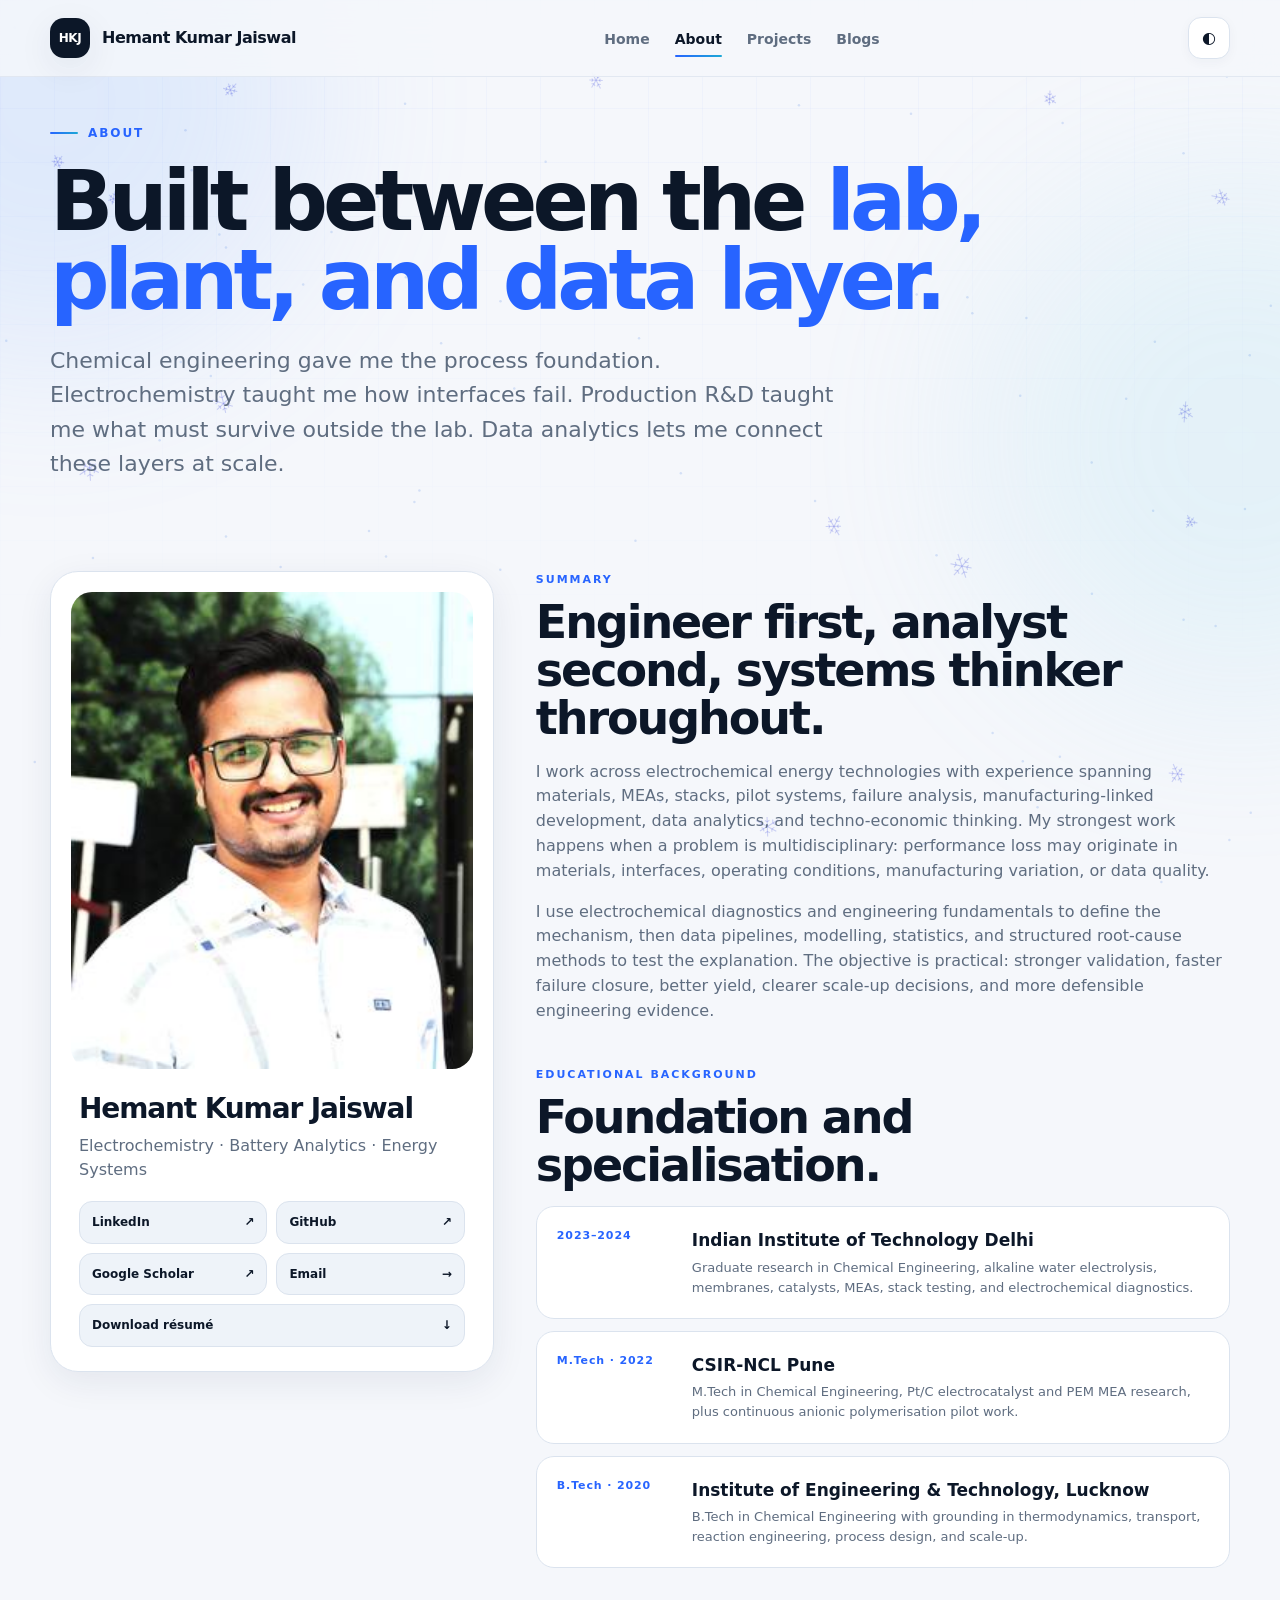
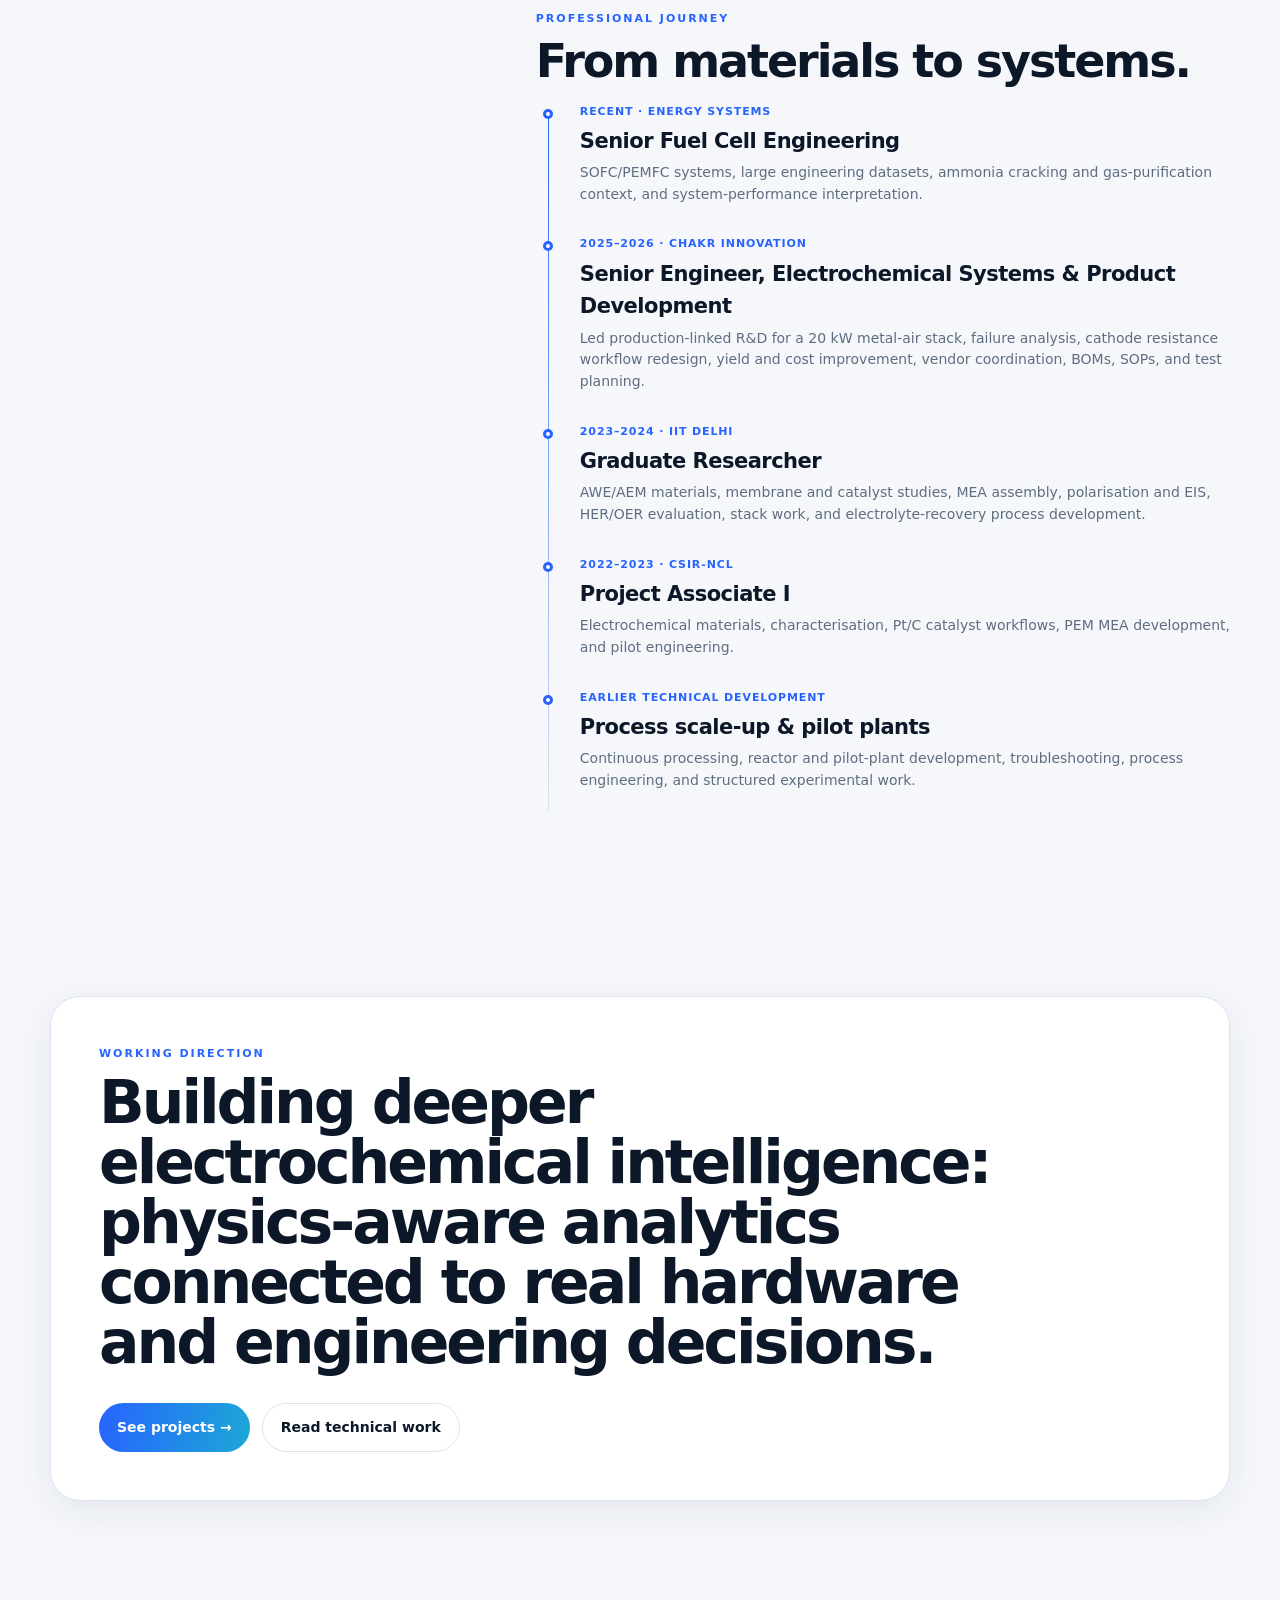
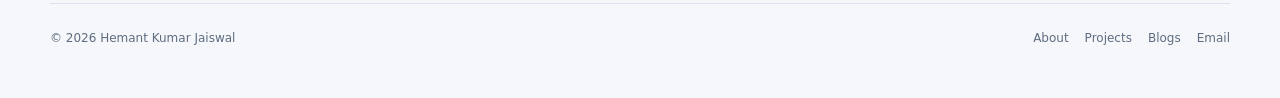
==== commit 202da296: "Bust CSS cache for latest portfolio styling" ====
--- a/about.html
+++ b/about.html
@@ -1 +1 @@
-<!doctype html><html lang="en"><head><meta charset="utf-8"><meta name="viewport" content="width=device-width,initial-scale=1"><meta name="theme-color" content="#f5f7fb"><meta name="description" content="Summary, education and professional journey of Hemant Kumar Jaiswal."><title>About | Hemant Kumar Jaiswal</title><link rel="stylesheet" href="assets/style.css"></head><body><div class="bg-grid"></div><div class="aurora a"></div><div class="aurora b"></div><header class="nav-wrap"><div class="container nav"><a class="brand" href="index.html"><span class="brand-mark">HKJ</span><span>Hemant Kumar Jaiswal</span></a><nav class="nav-links"><a href="index.html">Home</a><a class="active" href="about.html">About</a><a href="projects.html">Projects</a><a href="blogs.html">Blogs</a></nav><div class="nav-actions"><button class="theme-btn" id="themeBtn" aria-label="Toggle theme">◐</button><button class="menu-btn" id="menuBtn" aria-label="Open menu">☰</button></div></div><nav class="container mobile-menu" id="mobileMenu"><a href="index.html">Home</a><a href="about.html">About</a><a href="projects.html">Projects</a><a href="blogs.html">Blogs</a></nav></header><main><section class="page-hero"><div class="container"><div class="eyebrow">About</div><h1>Built between the <span class="accent">lab, plant, and data layer.</span></h1><p class="page-copy">Chemical engineering gave me the process foundation. Electrochemistry taught me how interfaces fail. Production R&D taught me what must survive outside the lab. Data analytics lets me connect these layers at scale.</p></div></section><section class="section"><div class="container about-layout"><aside class="about-aside"><div class="profile-card reveal"><img class="profile-natural" src="assets/profile-hemant.jpg" alt="Hemant Kumar Jaiswal"><div class="profile-info"><h2>Hemant Kumar Jaiswal</h2><p>Electrochemistry · Battery Analytics · Energy Systems</p><div class="socials"><a class="social" target="_blank" rel="noopener" href="https://in.linkedin.com/in/hemantjaiswal16"><span>LinkedIn</span><b>↗</b></a><a class="social" target="_blank" rel="noopener" href="https://github.com/Nano-hemu"><span>GitHub</span><b>↗</b></a><a class="social" target="_blank" rel="noopener" href="https://scholar.google.com/citations?user=UOOH9J4AAAAJ&hl=en"><span>Google Scholar</span><b>↗</b></a><a class="social" href="mailto:hkjaiswal7@gmail.com"><span>Email</span><b>→</b></a><a class="social resume-wide" href="assets/Hemant_Kumar_Jaiswal_Electrochemical_Engineer.pdf" download><span>Download résumé</span><b>↓</b></a></div></div></div></aside><div><section class="content-block reveal"><div class="kicker">Summary</div><h2>Engineer first, analyst second, systems thinker throughout.</h2><p>I work across electrochemical energy technologies with experience spanning materials, MEAs, stacks, pilot systems, failure analysis, manufacturing-linked development, data analytics, and techno-economic thinking. My strongest work happens when a problem is multidisciplinary: performance loss may originate in materials, interfaces, operating conditions, manufacturing variation, or data quality.</p><p>I use electrochemical diagnostics and engineering fundamentals to define the mechanism, then data pipelines, modelling, statistics, and structured root-cause methods to test the explanation. The objective is practical: stronger validation, faster failure closure, better yield, clearer scale-up decisions, and more defensible engineering evidence.</p></section><section class="content-block reveal"><div class="kicker">Educational background</div><h2>Foundation and specialisation.</h2><div class="edu-grid"><div class="edu-card"><div class="year">2023–2024</div><div><h3>Indian Institute of Technology Delhi</h3><p>Graduate research in Chemical Engineering, alkaline water electrolysis, membranes, catalysts, MEAs, stack testing, and electrochemical diagnostics.</p></div></div><div class="edu-card"><div class="year">M.Tech · 2022</div><div><h3>CSIR-NCL Pune</h3><p>M.Tech in Chemical Engineering, Pt/C electrocatalyst and PEM MEA research, plus continuous anionic polymerisation pilot work.</p></div></div><div class="edu-card"><div class="year">B.Tech · 2020</div><div><h3>Institute of Engineering & Technology, Lucknow</h3><p>B.Tech in Chemical Engineering with grounding in thermodynamics, transport, reaction engineering, process design, and scale-up.</p></div></div></div></section><section class="content-block reveal"><div class="kicker">Professional journey</div><h2>From materials to systems.</h2><div class="timeline"><div class="titem"><div class="tdot"></div><div><div class="tmeta">Recent · Energy systems</div><h3>Senior Fuel Cell Engineering</h3><p>SOFC/PEMFC systems, large engineering datasets, ammonia cracking and gas-purification context, and system-performance interpretation.</p></div></div><div class="titem"><div class="tdot"></div><div><div class="tmeta">2025–2026 · Chakr Innovation</div><h3>Senior Engineer, Electrochemical Systems & Product Development</h3><p>Led production-linked R&D for a 20 kW metal-air stack, failure analysis, cathode resistance workflow redesign, yield and cost improvement, vendor coordination, BOMs, SOPs, and test planning.</p></div></div><div class="titem"><div class="tdot"></div><div><div class="tmeta">2023–2024 · IIT Delhi</div><h3>Graduate Researcher</h3><p>AWE/AEM materials, membrane and catalyst studies, MEA assembly, polarisation and EIS, HER/OER evaluation, stack work, and electrolyte-recovery process development.</p></div></div><div class="titem"><div class="tdot"></div><div><div class="tmeta">2022–2023 · CSIR-NCL</div><h3>Project Associate I</h3><p>Electrochemical materials, characterisation, Pt/C catalyst workflows, PEM MEA development, and pilot engineering.</p></div></div><div class="titem"><div class="tdot"></div><div><div class="tmeta">Earlier technical development</div><h3>Process scale-up & pilot plants</h3><p>Continuous processing, reactor and pilot-plant development, troubleshooting, process engineering, and structured experimental work.</p></div></div></div></section></div></div></section><section class="section"><div class="container cta reveal"><div class="kicker">Working direction</div><h2>Building deeper electrochemical intelligence: physics-aware analytics connected to real hardware and engineering decisions.</h2><div class="actions"><a class="btn blue" href="projects.html">See projects →</a><a class="btn" href="blogs.html">Read technical work</a></div></div></section></main><footer><div class="container footer-row"><div>© 2026 Hemant Kumar Jaiswal</div><div class="footer-links"><a href="about.html">About</a><a href="projects.html">Projects</a><a href="blogs.html">Blogs</a><a href="mailto:hkjaiswal7@gmail.com">Email</a></div></div></footer><script src="assets/app.js"></script></body></html>+<!doctype html><html lang="en"><head><meta charset="utf-8"><meta name="viewport" content="width=device-width,initial-scale=1"><meta name="theme-color" content="#f5f7fb"><meta name="description" content="Summary, education and professional journey of Hemant Kumar Jaiswal."><title>About | Hemant Kumar Jaiswal</title><link rel="stylesheet" href="assets/style.css?v=20260923-kpi3"></head><body><div class="bg-grid"></div><div class="aurora a"></div><div class="aurora b"></div><header class="nav-wrap"><div class="container nav"><a class="brand" href="index.html"><span class="brand-mark">HKJ</span><span>Hemant Kumar Jaiswal</span></a><nav class="nav-links"><a href="index.html">Home</a><a class="active" href="about.html">About</a><a href="projects.html">Projects</a><a href="blogs.html">Blogs</a></nav><div class="nav-actions"><button class="theme-btn" id="themeBtn" aria-label="Toggle theme">◐</button><button class="menu-btn" id="menuBtn" aria-label="Open menu">☰</button></div></div><nav class="container mobile-menu" id="mobileMenu"><a href="index.html">Home</a><a href="about.html">About</a><a href="projects.html">Projects</a><a href="blogs.html">Blogs</a></nav></header><main><section class="page-hero"><div class="container"><div class="eyebrow">About</div><h1>Built between the <span class="accent">lab, plant, and data layer.</span></h1><p class="page-copy">Chemical engineering gave me the process foundation. Electrochemistry taught me how interfaces fail. Production R&D taught me what must survive outside the lab. Data analytics lets me connect these layers at scale.</p></div></section><section class="section"><div class="container about-layout"><aside class="about-aside"><div class="profile-card reveal"><img class="profile-natural" src="assets/profile-hemant.jpg" alt="Hemant Kumar Jaiswal"><div class="profile-info"><h2>Hemant Kumar Jaiswal</h2><p>Electrochemistry · Battery Analytics · Energy Systems</p><div class="socials"><a class="social" target="_blank" rel="noopener" href="https://in.linkedin.com/in/hemantjaiswal16"><span>LinkedIn</span><b>↗</b></a><a class="social" target="_blank" rel="noopener" href="https://github.com/Nano-hemu"><span>GitHub</span><b>↗</b></a><a class="social" target="_blank" rel="noopener" href="https://scholar.google.com/citations?user=UOOH9J4AAAAJ&hl=en"><span>Google Scholar</span><b>↗</b></a><a class="social" href="mailto:hkjaiswal7@gmail.com"><span>Email</span><b>→</b></a><a class="social resume-wide" href="assets/Hemant_Kumar_Jaiswal_Electrochemical_Engineer.pdf" download><span>Download résumé</span><b>↓</b></a></div></div></div></aside><div><section class="content-block reveal"><div class="kicker">Summary</div><h2>Engineer first, analyst second, systems thinker throughout.</h2><p>I work across electrochemical energy technologies with experience spanning materials, MEAs, stacks, pilot systems, failure analysis, manufacturing-linked development, data analytics, and techno-economic thinking. My strongest work happens when a problem is multidisciplinary: performance loss may originate in materials, interfaces, operating conditions, manufacturing variation, or data quality.</p><p>I use electrochemical diagnostics and engineering fundamentals to define the mechanism, then data pipelines, modelling, statistics, and structured root-cause methods to test the explanation. The objective is practical: stronger validation, faster failure closure, better yield, clearer scale-up decisions, and more defensible engineering evidence.</p></section><section class="content-block reveal"><div class="kicker">Educational background</div><h2>Foundation and specialisation.</h2><div class="edu-grid"><div class="edu-card"><div class="year">2023–2024</div><div><h3>Indian Institute of Technology Delhi</h3><p>Graduate research in Chemical Engineering, alkaline water electrolysis, membranes, catalysts, MEAs, stack testing, and electrochemical diagnostics.</p></div></div><div class="edu-card"><div class="year">M.Tech · 2022</div><div><h3>CSIR-NCL Pune</h3><p>M.Tech in Chemical Engineering, Pt/C electrocatalyst and PEM MEA research, plus continuous anionic polymerisation pilot work.</p></div></div><div class="edu-card"><div class="year">B.Tech · 2020</div><div><h3>Institute of Engineering & Technology, Lucknow</h3><p>B.Tech in Chemical Engineering with grounding in thermodynamics, transport, reaction engineering, process design, and scale-up.</p></div></div></div></section><section class="content-block reveal"><div class="kicker">Professional journey</div><h2>From materials to systems.</h2><div class="timeline"><div class="titem"><div class="tdot"></div><div><div class="tmeta">Recent · Energy systems</div><h3>Senior Fuel Cell Engineering</h3><p>SOFC/PEMFC systems, large engineering datasets, ammonia cracking and gas-purification context, and system-performance interpretation.</p></div></div><div class="titem"><div class="tdot"></div><div><div class="tmeta">2025–2026 · Chakr Innovation</div><h3>Senior Engineer, Electrochemical Systems & Product Development</h3><p>Led production-linked R&D for a 20 kW metal-air stack, failure analysis, cathode resistance workflow redesign, yield and cost improvement, vendor coordination, BOMs, SOPs, and test planning.</p></div></div><div class="titem"><div class="tdot"></div><div><div class="tmeta">2023–2024 · IIT Delhi</div><h3>Graduate Researcher</h3><p>AWE/AEM materials, membrane and catalyst studies, MEA assembly, polarisation and EIS, HER/OER evaluation, stack work, and electrolyte-recovery process development.</p></div></div><div class="titem"><div class="tdot"></div><div><div class="tmeta">2022–2023 · CSIR-NCL</div><h3>Project Associate I</h3><p>Electrochemical materials, characterisation, Pt/C catalyst workflows, PEM MEA development, and pilot engineering.</p></div></div><div class="titem"><div class="tdot"></div><div><div class="tmeta">Earlier technical development</div><h3>Process scale-up & pilot plants</h3><p>Continuous processing, reactor and pilot-plant development, troubleshooting, process engineering, and structured experimental work.</p></div></div></div></section></div></div></section><section class="section"><div class="container cta reveal"><div class="kicker">Working direction</div><h2>Building deeper electrochemical intelligence: physics-aware analytics connected to real hardware and engineering decisions.</h2><div class="actions"><a class="btn blue" href="projects.html">See projects →</a><a class="btn" href="blogs.html">Read technical work</a></div></div></section></main><footer><div class="container footer-row"><div>© 2026 Hemant Kumar Jaiswal</div><div class="footer-links"><a href="about.html">About</a><a href="projects.html">Projects</a><a href="blogs.html">Blogs</a><a href="mailto:hkjaiswal7@gmail.com">Email</a></div></div></footer><script src="assets/app.js"></script></body></html>
--- a/assets/style.css
+++ b/assets/style.css
@@ -1,214 +1,302 @@
+:root{
+  --bg:#f5f7fb;
+  --surface:#ffffff;
+  --surface-2:#eef3f9;
+  --ink:#0c1728;
+  --muted:#5f6d80;
+  --line:#dbe3ee;
+  --blue:#2764ff;
+  --blue-2:#1ca8d6;
+  --blue-soft:#e8f0ff;
+  --navy:#0a1830;
+  --shadow:0 22px 70px rgba(23,42,76,.10);
+  --shadow-sm:0 10px 35px rgba(23,42,76,.08);
+  --radius:28px;
+  --max:1180px;
+}
+html[data-theme="dark"]{
+  --bg:#08111f;
+  --surface:#0e1929;
+  --surface-2:#122033;
+  --ink:#eef5ff;
+  --muted:#9cacc2;
+  --line:#24344b;
+  --blue:#6d91ff;
+  --blue-2:#43c3e4;
+  --blue-soft:#142744;
+  --navy:#f4f7fb;
+  --shadow:0 22px 70px rgba(0,0,0,.25);
+  --shadow-sm:0 10px 35px rgba(0,0,0,.18);
+}
+*{box-sizing:border-box}
+html{scroll-behavior:smooth}
+body{margin:0;background:var(--bg);color:var(--ink);font-family:Inter,ui-sans-serif,system-ui,-apple-system,BlinkMacSystemFont,"Segoe UI",Arial,sans-serif;line-height:1.55;overflow-x:hidden;transition:background .28s ease,color .28s ease}
+a{color:inherit;text-decoration:none}button,input{font:inherit}img{display:block;max-width:100%}::selection{background:rgba(39,100,255,.16)}
+.container{width:min(var(--max),calc(100% - 40px));margin-inline:auto}
+.bg-grid{position:fixed;inset:0;z-index:-3;pointer-events:none;background-image:linear-gradient(rgba(39,100,255,.035) 1px,transparent 1px),linear-gradient(90deg,rgba(39,100,255,.035) 1px,transparent 1px);background-size:54px 54px;mask-image:linear-gradient(to bottom,black 0%,transparent 75%)}
+.aurora{position:fixed;z-index:-2;width:520px;height:520px;border-radius:50%;filter:blur(90px);opacity:.18;pointer-events:none}.aurora.a{left:-210px;top:-160px;background:#7fb0ff}.aurora.b{right:-220px;top:180px;background:#9bdaf0}
+.nav-wrap{position:sticky;top:0;z-index:80;background:color-mix(in srgb,var(--bg) 84%,transparent);backdrop-filter:blur(18px);border-bottom:1px solid color-mix(in srgb,var(--line) 74%,transparent)}
+.nav{height:76px;display:flex;align-items:center;justify-content:space-between;gap:24px}.brand{display:flex;align-items:center;gap:12px;font-weight:850;letter-spacing:-.03em}.brand-mark{width:40px;height:40px;border-radius:14px;display:grid;place-items:center;background:var(--ink);color:var(--surface);font-size:12px;letter-spacing:-.03em;box-shadow:var(--shadow-sm)}
+.nav-links{display:flex;gap:25px;font-size:14px;font-weight:720;color:var(--muted)}.nav-links a{position:relative;padding:27px 0 23px}.nav-links a:after{content:"";position:absolute;left:0;right:100%;bottom:17px;height:2px;border-radius:99px;background:linear-gradient(90deg,var(--blue),var(--blue-2));transition:right .22s ease}.nav-links a:hover,.nav-links a.active{color:var(--ink)}.nav-links a:hover:after,.nav-links a.active:after{right:0}
+.nav-actions{display:flex;align-items:center;gap:10px}.theme-btn,.menu-btn{border:1px solid var(--line);background:var(--surface);color:var(--ink);border-radius:13px;min-width:42px;height:42px;display:grid;place-items:center;cursor:pointer;box-shadow:0 3px 12px rgba(23,42,76,.04)}.theme-btn:hover,.menu-btn:hover{border-color:color-mix(in srgb,var(--blue) 40%,var(--line))}.menu-btn{display:none}.mobile-menu{display:none;padding:0 0 15px}.mobile-menu.open{display:grid}.mobile-menu a{padding:12px 2px;border-top:1px solid var(--line);font-weight:720;color:var(--muted)}
+.hero{padding:40px 0 48px}.hero-grid{display:grid;grid-template-columns:1.1fr .9fr;gap:62px;align-items:center}.eyebrow{display:inline-flex;align-items:center;gap:10px;font-size:12px;font-weight:850;letter-spacing:.16em;text-transform:uppercase;color:var(--blue);margin-bottom:20px}.eyebrow:before{content:"";width:28px;height:2px;background:linear-gradient(90deg,var(--blue),var(--blue-2));border-radius:99px}.hero h1{font-size:clamp(46px,5.9vw,76px);line-height:.95;letter-spacing:-.058em;margin:0 0 24px;font-weight:880}.page-hero h1{font-size:clamp(50px,6.5vw,84px);line-height:.95;letter-spacing:-.06em;margin:0 0 24px;font-weight:880}.accent{color:var(--blue)}.hero-copy,.page-copy{font-size:clamp(18px,1.9vw,22px);color:var(--muted);max-width:800px}.actions{display:flex;gap:12px;flex-wrap:wrap;margin-top:31px}.btn{display:inline-flex;align-items:center;justify-content:center;gap:9px;border-radius:999px;padding:13px 18px;border:1px solid var(--line);font-size:14px;font-weight:820;background:var(--surface);transition:.22s ease}.btn:hover{transform:translateY(-2px);box-shadow:var(--shadow-sm);border-color:color-mix(in srgb,var(--blue) 42%,var(--line))}.btn.primary{background:var(--ink);color:var(--surface);border-color:var(--ink)}.btn.blue{background:linear-gradient(100deg,var(--blue),var(--blue-2));color:#fff;border:0}.btn.small{padding:9px 13px;font-size:12px}
+.hero-visual{position:relative;min-height:570px}.portrait-shell{position:absolute;inset:0 0 0 40px;border-radius:36px;background:var(--surface);border:1px solid var(--line);box-shadow:var(--shadow);overflow:hidden}.portrait-shell img{width:100%;height:100%;object-fit:cover;object-position:center 28%}.portrait-shell:after{content:"";position:absolute;inset:0;background:linear-gradient(to top,rgba(3,11,24,.48),transparent 42%)}.scan{position:absolute;left:0;right:0;height:1px;background:linear-gradient(90deg,transparent,rgba(75,150,255,.85),transparent);box-shadow:0 0 18px rgba(75,150,255,.6);animation:scan 5.6s ease-in-out infinite;z-index:2}.portrait-label{position:absolute;left:68px;right:28px;bottom:28px;z-index:3;color:#fff;display:flex;justify-content:space-between;align-items:end;gap:20px}.portrait-label span{display:block;font-size:11px;letter-spacing:.12em;text-transform:uppercase;opacity:.72}.portrait-label strong{font-size:18px}.orbit-chip{position:absolute;top:46px;left:0;z-index:4;width:130px;height:130px;border-radius:50%;background:color-mix(in srgb,var(--surface) 90%,transparent);border:1px solid var(--line);box-shadow:var(--shadow-sm);display:grid;place-items:center;backdrop-filter:blur(10px)}.orbit-chip:before,.orbit-chip:after{content:"";position:absolute;border:1px solid color-mix(in srgb,var(--blue) 34%,transparent);border-radius:50%}.orbit-chip:before{width:82px;height:82px;animation:spin 8s linear infinite}.orbit-chip:after{width:50px;height:50px;animation:spin 5s linear infinite reverse}.orbit-chip b{font-size:22px;letter-spacing:-.05em}.orbit-chip i{position:absolute;width:8px;height:8px;border-radius:50%;background:var(--blue);top:22px;left:31px;box-shadow:0 0 14px var(--blue)}
+@keyframes spin{to{transform:rotate(1turn)}}@keyframes scan{0%,100%{top:14%;opacity:0}15%,85%{opacity:1}50%{top:80%}}
+.signal-row{display:grid;grid-template-columns:repeat(4,1fr);gap:14px;margin-top:44px}.signal{padding:20px 18px;border-radius:20px;background:var(--surface);border:1px solid var(--line);box-shadow:0 6px 22px rgba(23,42,76,.04)}.signal strong{display:block;font-size:32px;letter-spacing:-.05em;margin-bottom:7px}.signal strong em{font-style:normal;color:var(--blue)}.signal span{font-size:13px;color:var(--muted)}
+.section{padding:66px 0}.section-line{border-top:1px solid var(--line)}.section-head{display:grid;grid-template-columns:.82fr 1.18fr;gap:42px;align-items:end;margin-bottom:30px}.kicker{font-size:11px;font-weight:860;letter-spacing:.18em;text-transform:uppercase;color:var(--blue);margin-bottom:10px}.section-title{font-size:clamp(38px,5vw,62px);line-height:1;letter-spacing:-.05em;margin:0}.section-copy{font-size:17px;color:var(--muted);max-width:720px;margin:0 0 2px auto}
+.bento{display:grid;grid-template-columns:repeat(12,1fr);gap:16px}.bento-card{position:relative;overflow:hidden;background:var(--surface);border:1px solid var(--line);border-radius:26px;padding:28px;box-shadow:0 8px 30px rgba(23,42,76,.045);transition:.24s ease}.bento-card:hover{transform:translateY(-4px);box-shadow:var(--shadow-sm);border-color:color-mix(in srgb,var(--blue) 32%,var(--line))}.bento-card.large{grid-column:span 7;min-height:320px}.bento-card.medium{grid-column:span 5;min-height:320px}.bento-card.small{grid-column:span 4;min-height:255px}.bento-card .index{font-size:11px;color:var(--blue);font-weight:850;letter-spacing:.12em}.bento-card h3{font-size:clamp(24px,2.4vw,34px);letter-spacing:-.04em;margin:56px 0 12px;max-width:460px}.bento-card p{font-size:14px;color:var(--muted);max-width:540px}.tags{display:flex;flex-wrap:wrap;gap:7px;margin-top:18px}.tag{padding:6px 9px;border-radius:999px;font-size:11px;font-weight:740;background:var(--surface-2);border:1px solid var(--line);color:var(--muted)}.bento-card .watermark{position:absolute;right:22px;top:12px;font-size:88px;font-weight:900;letter-spacing:-.08em;color:color-mix(in srgb,var(--blue) 7%,transparent);pointer-events:none}
+.featured{display:grid;grid-template-columns:repeat(3,1fr);gap:16px}.feature-card{background:var(--surface);border:1px solid var(--line);border-radius:24px;padding:25px;box-shadow:0 6px 24px rgba(23,42,76,.045);display:flex;flex-direction:column;min-height:285px;transition:.22s}.feature-card:hover{transform:translateY(-4px);box-shadow:var(--shadow-sm)}.feature-card .type{font-size:10px;font-weight:850;letter-spacing:.13em;text-transform:uppercase;color:var(--blue)}.feature-card h3{font-size:22px;letter-spacing:-.03em;margin:22px 0 10px}.feature-card p{font-size:14px;color:var(--muted)}.feature-card .link{margin-top:auto;font-size:13px;font-weight:820;color:var(--blue)}
+.quote{padding:46px;border-radius:30px;background:var(--ink);color:var(--surface);position:relative;overflow:hidden}.quote:after{content:"";position:absolute;width:380px;height:380px;border-radius:50%;right:-140px;top:-190px;background:radial-gradient(circle,rgba(77,132,255,.38),transparent 65%)}.quote blockquote{position:relative;z-index:1;font-size:clamp(27px,3.6vw,44px);line-height:1.14;letter-spacing:-.04em;margin:0;max-width:980px}.quote p{position:relative;z-index:1;color:color-mix(in srgb,var(--surface) 72%,transparent);max-width:760px;margin:20px 0 0}
+.page-hero{padding:40px 0 24px}.page-hero h1{max-width:1040px}.page-hero .page-copy{margin-bottom:0}
+.about-layout{display:grid;grid-template-columns:.78fr 1.22fr;gap:42px}.about-aside{position:sticky;top:105px;height:max-content}.profile-card{background:var(--surface);border:1px solid var(--line);border-radius:28px;padding:20px;box-shadow:var(--shadow-sm)}.profile-card img{width:100%;aspect-ratio:4/5;object-fit:cover;object-position:center 28%;border-radius:21px}.profile-info{padding:18px 8px 4px}.profile-info h2{font-size:28px;letter-spacing:-.04em;margin:0 0 3px}.profile-info p{color:var(--muted);margin:0 0 18px}.socials{display:grid;grid-template-columns:1fr 1fr;gap:9px}.social{display:flex;justify-content:space-between;align-items:center;padding:11px 12px;border:1px solid var(--line);border-radius:13px;font-size:12px;font-weight:760;background:var(--surface-2)}.social:hover{color:var(--blue);border-color:color-mix(in srgb,var(--blue) 35%,var(--line))}
+.content-block{margin-bottom:42px}.content-block h2{font-size:clamp(32px,4vw,46px);line-height:1.05;letter-spacing:-.045em;margin:0 0 17px}.content-block>p{color:var(--muted);font-size:16px}.edu-grid{display:grid;gap:12px}.edu-card{display:grid;grid-template-columns:115px 1fr;gap:20px;background:var(--surface);border:1px solid var(--line);border-radius:18px;padding:20px}.edu-card .year{font-size:11px;color:var(--blue);font-weight:850;letter-spacing:.08em}.edu-card h3{font-size:17px;margin:0 0 4px}.edu-card p{font-size:13px;color:var(--muted);margin:0}
+.timeline{position:relative}.timeline:before{content:"";position:absolute;left:12px;top:8px;bottom:10px;width:1px;background:linear-gradient(var(--blue),var(--line))}.titem{display:grid;grid-template-columns:26px 1fr;gap:18px;padding-bottom:30px}.tdot{width:10px;height:10px;border-radius:50%;background:var(--surface);border:3px solid var(--blue);margin:6px 0 0 7px;z-index:1}.tmeta{font-size:11px;font-weight:850;letter-spacing:.08em;text-transform:uppercase;color:var(--blue)}.titem h3{font-size:21px;letter-spacing:-.025em;margin:5px 0 5px}.titem p{font-size:14px;color:var(--muted);margin:0}
+.project-toolbar{display:flex;gap:9px;flex-wrap:wrap;margin-bottom:28px}.filter{border:1px solid var(--line);border-radius:999px;padding:9px 13px;background:var(--surface);color:var(--muted);font-size:12px;font-weight:820;cursor:pointer}.filter:hover,.filter.active{background:var(--ink);color:var(--surface);border-color:var(--ink)}.projects{display:grid;grid-template-columns:repeat(2,1fr);gap:18px}.project{background:var(--surface);border:1px solid var(--line);border-radius:26px;padding:28px;min-height:360px;display:flex;flex-direction:column;box-shadow:0 8px 28px rgba(23,42,76,.045);transition:.22s}.project:hover{transform:translateY(-4px);box-shadow:var(--shadow-sm)}.project.hidden{display:none}.ptype{font-size:10px;font-weight:850;letter-spacing:.13em;text-transform:uppercase;color:var(--blue)}.project h2{font-size:29px;line-height:1.08;letter-spacing:-.04em;margin:16px 0 11px}.project p{font-size:14px;color:var(--muted)}.metrics{display:flex;gap:22px;padding:15px 0;margin:14px 0 18px;border-block:1px solid var(--line)}.metrics strong{display:block;font-size:20px}.metrics span{font-size:9px;text-transform:uppercase;letter-spacing:.08em;color:var(--muted)}.project .bottom{margin-top:auto;display:flex;align-items:center;justify-content:space-between;gap:12px}.status{font-size:10px;font-weight:850;text-transform:uppercase;letter-spacing:.09em;color:var(--blue)}
+.blog-tools{display:grid;grid-template-columns:1fr auto;gap:12px;margin-bottom:28px}.search input{width:100%;border:1px solid var(--line);background:var(--surface);color:var(--ink);border-radius:15px;padding:14px 16px;outline:none}.search input:focus{border-color:color-mix(in srgb,var(--blue) 48%,var(--line));box-shadow:0 0 0 4px color-mix(in srgb,var(--blue) 9%,transparent)}.featured-report{display:grid;grid-template-columns:1.2fr .8fr;gap:20px;padding:30px;background:var(--ink);color:var(--surface);border-radius:30px;margin-bottom:20px}.featured-report h2{font-size:clamp(30px,4vw,48px);line-height:1.05;letter-spacing:-.045em;margin:12px 0}.featured-report p{color:color-mix(in srgb,var(--surface) 70%,transparent)}.report-visual{border-radius:22px;background:linear-gradient(135deg,#1d355c,#17327f 55%,#2097c4);min-height:270px;position:relative;overflow:hidden}.report-visual:before{content:"";position:absolute;inset:22px;border:1px solid rgba(255,255,255,.23);border-radius:18px}.report-visual:after{content:"TEA / EIS / SOH / RUL";position:absolute;left:26px;bottom:24px;font-size:12px;letter-spacing:.13em;color:#fff}.blog-grid{display:grid;grid-template-columns:repeat(3,1fr);gap:16px}.blog-card{background:var(--surface);border:1px solid var(--line);border-radius:22px;padding:22px;min-height:305px;display:flex;flex-direction:column;box-shadow:0 6px 24px rgba(23,42,76,.04);transition:.22s}.blog-card:hover{transform:translateY(-4px);box-shadow:var(--shadow-sm)}.blog-top{display:flex;justify-content:space-between;gap:10px}.blog-kind{font-size:10px;color:var(--blue);font-weight:850;letter-spacing:.12em;text-transform:uppercase}.blog-date{font-size:10px;color:var(--muted)}.blog-card h3{font-size:21px;line-height:1.18;letter-spacing:-.025em;margin:24px 0 10px}.blog-card p{font-size:13px;color:var(--muted)}.read{margin-top:auto;color:var(--blue);font-size:12px;font-weight:850}.note{margin-top:26px;padding:18px 20px;border:1px dashed color-mix(in srgb,var(--blue) 28%,var(--line));border-radius:18px;background:var(--blue-soft);font-size:13px;color:var(--muted)}.note strong{color:var(--ink)}
+.cta{padding:48px;border-radius:30px;background:var(--surface);border:1px solid var(--line);box-shadow:var(--shadow-sm)}.cta h2{font-size:clamp(36px,5vw,60px);line-height:1;letter-spacing:-.05em;margin:0 0 15px;max-width:900px}.cta p{color:var(--muted);max-width:720px}
+.reveal{opacity:0;transform:translateY(18px);transition:.62s ease}.reveal.visible{opacity:1;transform:none}
+footer{padding:36px 0 50px;color:var(--muted);font-size:12px}.footer-row{display:flex;justify-content:space-between;gap:22px;flex-wrap:wrap;padding-top:25px;border-top:1px solid var(--line)}.footer-links{display:flex;gap:16px;flex-wrap:wrap}.footer-links a:hover{color:var(--blue)}
+@media(max-width:980px){.nav-links{display:none}.menu-btn{display:grid}.hero-grid{grid-template-columns:1fr}.hero-visual{min-height:520px}.portrait-shell{left:0}.orbit-chip{left:14px}.signal-row{grid-template-columns:repeat(2,1fr)}.section-head{grid-template-columns:1fr}.section-copy{margin-left:0}.bento-card.large,.bento-card.medium{grid-column:span 12}.bento-card.small{grid-column:span 6}.featured{grid-template-columns:1fr 1fr}.about-layout{grid-template-columns:1fr}.about-aside{position:static}.profile-card{display:grid;grid-template-columns:260px 1fr;gap:18px}.profile-card img{height:100%;aspect-ratio:auto}.projects{grid-template-columns:1fr}.featured-report{grid-template-columns:1fr}.blog-grid{grid-template-columns:1fr 1fr}}
+@media(max-width:650px){.container{width:min(var(--max),calc(100% - 28px))}.nav{height:66px}.brand span:last-child{font-size:14px}.hero{padding-top:34px}.hero h1{font-size:44px}.page-hero h1{font-size:48px}.hero-visual{min-height:430px}.portrait-label{left:24px}.orbit-chip{width:100px;height:100px;top:24px}.signal-row,.featured,.blog-grid{grid-template-columns:1fr}.bento-card.small{grid-column:span 12}.section{padding:52px 0}.quote,.cta{padding:30px 22px}.profile-card{display:block}.profile-card img{aspect-ratio:4/5}.edu-card{grid-template-columns:1fr}.blog-tools{grid-template-columns:1fr}.metrics{gap:14px;flex-wrap:wrap}}
+@media(prefers-reduced-motion:reduce){*{animation:none!important;transition:none!important;scroll-behavior:auto!important}.reveal{opacity:1;transform:none}.scan{display:none}}
+.profile-card .profile-natural{width:100%;height:auto;aspect-ratio:auto;object-fit:contain;object-position:center;border-radius:21px}.resume-wide{grid-column:1/-1}.crystal-canvas{position:fixed;inset:0;z-index:0;pointer-events:none;opacity:.90;mix-blend-mode:multiply}.crystal-mode{position:fixed;right:18px;bottom:14px;z-index:5;padding:6px 9px;border:1px solid var(--line);border-radius:999px;background:color-mix(in srgb,var(--surface) 76%,transparent);backdrop-filter:blur(10px);color:var(--muted);font-size:8px;font-weight:800;letter-spacing:.09em;text-transform:uppercase;pointer-events:none;opacity:.70}@media(max-width:650px){.crystal-mode{right:10px;bottom:8px;max-width:76vw}}
+main,footer{position:relative;z-index:1}
+html[data-theme="dark"] .crystal-canvas{mix-blend-mode:screen;opacity:.92}
+html:not([data-theme="dark"]) .crystal-canvas{mix-blend-mode:multiply;opacity:.82}
 
-:root{--bg:#04090f;--bg2:#07131c;--panel:rgba(12,29,41,.7);--text:#effafa;--muted:#91a9ae;--line:rgba(177,244,239,.13);--cyan:#5af0df;--violet:#9d82ff;--amber:#ffc36b;--max:1200px}
-*{box-sizing:border-box}html{scroll-behavior:smooth}body{margin:0;background:radial-gradient(circle at 10% 0,rgba(90,240,223,.1),transparent 28%),radial-gradient(circle at 90% 8%,rgba(157,130,255,.08),transparent 25%),linear-gradient(180deg,#04090f,#07131c 48%,#04090f);color:var(--text);font-family:Inter,ui-sans-serif,system-ui,-apple-system,"Segoe UI",Arial,sans-serif;line-height:1.55;overflow-x:hidden}body:before{content:"";position:fixed;inset:0;z-index:-5;pointer-events:none;background-image:linear-gradient(rgba(255,255,255,.022) 1px,transparent 1px),linear-gradient(90deg,rgba(255,255,255,.022) 1px,transparent 1px);background-size:54px 54px;mask-image:linear-gradient(#000,transparent 90%)}a{color:inherit;text-decoration:none}button,input{font:inherit}.container{width:min(var(--max),calc(100% - 42px));margin:auto}.site-canvas{position:fixed;inset:0;z-index:-4;pointer-events:none}.glow{position:fixed;width:420px;height:420px;border-radius:50%;z-index:-3;pointer-events:none;background:radial-gradient(circle,rgba(90,240,223,.075),transparent 67%);transform:translate(-50%,-50%);opacity:0}.nav-shell{position:sticky;top:0;z-index:60;background:rgba(4,9,15,.76);backdrop-filter:blur(18px);border-bottom:1px solid rgba(255,255,255,.05)}.nav{height:72px;display:flex;align-items:center;justify-content:space-between;gap:24px}.brand{display:flex;align-items:center;gap:12px;font-weight:850;letter-spacing:-.02em}.mark{width:40px;height:40px;border-radius:13px;border:1px solid rgba(90,240,223,.45);display:grid;place-items:center;color:var(--cyan);background:rgba(90,240,223,.055);position:relative}.mark:after{content:"";position:absolute;right:-3px;top:7px;width:7px;height:7px;border-radius:50%;background:var(--cyan);box-shadow:0 0 18px var(--cyan)}.navlinks{display:flex;gap:24px;font-size:14px;color:#aec4c7;font-weight:720}.navlinks a{padding:26px 0 23px;position:relative}.navlinks a:after{content:"";position:absolute;height:1px;left:0;right:100%;bottom:17px;background:var(--cyan);transition:.2s}.navlinks a:hover,.navlinks a.active{color:#fff}.navlinks a:hover:after,.navlinks a.active:after{right:0}.pill{display:flex;align-items:center;gap:8px;padding:9px 12px;border:1px solid var(--line);border-radius:999px;font-size:12px;color:#aac0c3;background:rgba(255,255,255,.02)}.dot{width:7px;height:7px;background:var(--cyan);border-radius:50%;box-shadow:0 0 14px var(--cyan)}.menu{display:none;color:#fff;background:transparent;border:1px solid var(--line);border-radius:10px;padding:8px 10px}.mobile{display:none;padding-bottom:14px}.mobile.open{display:grid}.mobile a{padding:11px 2px;border-top:1px solid rgba(255,255,255,.05);color:#b8cbce}
-.hero{padding:90px 0 54px}.hero.compact{padding-bottom:30px}.hero-grid{display:grid;grid-template-columns:1.12fr .88fr;gap:48px;align-items:center}.eyebrow{display:inline-flex;align-items:center;gap:9px;color:var(--cyan);font-size:12px;font-weight:850;letter-spacing:.18em;text-transform:uppercase;margin-bottom:20px}.eyebrow i{width:8px;height:8px;background:var(--cyan);border-radius:50%;box-shadow:0 0 16px var(--cyan)}h1{font-size:clamp(52px,8.2vw,106px);line-height:.92;letter-spacing:-.065em;margin:0 0 28px;font-weight:880;max-width:1060px}.gradient{color:transparent;background:linear-gradient(100deg,var(--cyan),#b3fff3 43%,#b3a9ff 86%);-webkit-background-clip:text;background-clip:text}.lead{font-size:clamp(18px,2vw,23px);color:#abc1c4;max-width:830px}.actions{display:flex;flex-wrap:wrap;gap:12px;margin-top:30px}.btn{display:inline-flex;align-items:center;justify-content:center;gap:9px;border:1px solid var(--line);border-radius:999px;padding:13px 18px;font-size:14px;font-weight:800;background:rgba(255,255,255,.02);transition:.2s}.btn:hover{transform:translateY(-2px);border-color:rgba(90,240,223,.4)}.btn.primary{background:linear-gradient(100deg,var(--cyan),#91fae9);color:#03201d;border:0}.btn.small{padding:9px 13px;font-size:12px}.holo{min-height:500px;position:relative;border:1px solid var(--line);border-radius:32px;background:linear-gradient(145deg,rgba(255,255,255,.05),rgba(255,255,255,.012));overflow:hidden;box-shadow:0 30px 90px rgba(0,0,0,.32)}.holo:before{content:"";position:absolute;inset:-28%;background:conic-gradient(from 180deg,transparent,rgba(90,240,223,.14),transparent 34%,rgba(157,130,255,.11),transparent 70%);animation:spin 16s linear infinite}.holo:after{content:"";position:absolute;inset:1px;border-radius:31px;background:radial-gradient(circle at 52% 40%,rgba(90,240,223,.1),rgba(7,18,27,.8) 47%,rgba(4,9,15,.94))}.holo-core{position:absolute;inset:0;z-index:3;display:grid;place-items:center}.orbit{position:absolute;width:310px;height:310px;border:1px solid rgba(90,240,223,.17);border-radius:50%;animation:spin 18s linear infinite}.orbit.two{width:230px;height:230px;border-color:rgba(157,130,255,.2);animation-duration:12s;animation-direction:reverse}.orbit.three{width:145px;height:145px;animation-duration:8s}.electron{position:absolute;width:10px;height:10px;border-radius:50%;background:var(--cyan);top:20px;left:48px;box-shadow:0 0 20px var(--cyan)}.two .electron{background:var(--violet);top:auto;left:auto;bottom:20px;right:37px;box-shadow:0 0 20px var(--violet)}.core{width:82px;height:82px;border-radius:50%;display:grid;place-items:center;font-size:24px;font-weight:900;background:radial-gradient(circle,#173f47,#07141e 65%);border:1px solid rgba(90,240,223,.35);box-shadow:0 0 55px rgba(90,240,223,.14)}.holo-cap{position:absolute;z-index:4;left:24px;right:24px;bottom:22px;padding:17px;border:1px solid var(--line);border-radius:18px;background:rgba(4,9,15,.72);backdrop-filter:blur(10px);display:flex;justify-content:space-between;gap:14px}.holo-cap span{font-size:11px;color:#87a1a5}.holo-cap strong{font-size:13px}@keyframes spin{to{transform:rotate(1turn)}}
-.signals{display:grid;grid-template-columns:repeat(4,1fr);gap:12px;margin-top:44px}.signal{padding:18px;border:1px solid var(--line);border-radius:18px;background:rgba(255,255,255,.02);min-height:125px}.signal strong{display:block;font-size:32px;letter-spacing:-.045em;margin-bottom:7px}.signal span{color:#90a9ad;font-size:13px}.section{padding:88px 0}.line{border-top:1px solid rgba(255,255,255,.055)}.section-head{display:grid;grid-template-columns:.75fr 1.25fr;gap:36px;align-items:end;margin-bottom:36px}.kicker{color:var(--cyan);font-size:11px;font-weight:850;letter-spacing:.18em;text-transform:uppercase;margin-bottom:10px}.stitle{font-size:clamp(38px,5.2vw,64px);line-height:.98;letter-spacing:-.05em;margin:0}.scopy{color:#95adb1;font-size:17px;max-width:760px;margin:0 0 0 auto}.caps{display:grid;grid-template-columns:repeat(3,1fr);gap:16px}.card{position:relative;padding:25px;border:1px solid var(--line);border-radius:24px;background:linear-gradient(145deg,rgba(255,255,255,.038),rgba(255,255,255,.012));transition:.24s;overflow:hidden}.card:hover{transform:translateY(-5px);border-color:rgba(90,240,223,.27)}.num{font-size:11px;color:#748f94;letter-spacing:.12em;font-weight:850}.card h3{font-size:21px;letter-spacing:-.025em;margin:44px 0 9px}.card p{font-size:14px;color:#90a8ac}.tags{display:flex;flex-wrap:wrap;gap:7px}.tag{font-size:11px;padding:6px 9px;border-radius:999px;border:1px solid rgba(255,255,255,.075);color:#bacdcf;background:rgba(255,255,255,.02)}.quote,.cta{padding:42px;border:1px solid rgba(90,240,223,.15);border-radius:30px;background:radial-gradient(circle at 82% 5%,rgba(90,240,223,.09),transparent 35%),rgba(255,255,255,.018)}.quote blockquote{font-size:clamp(25px,3.5vw,43px);line-height:1.15;letter-spacing:-.035em;margin:0;max-width:1000px}.quote p,.cta p{color:#8fa8ac;max-width:760px}.cta h2{font-size:clamp(38px,5vw,63px);line-height:1;letter-spacing:-.05em;margin:0 0 14px;max-width:940px}
-.about{display:grid;grid-template-columns:.73fr 1.27fr;gap:38px}.sticky{position:sticky;top:100px;height:max-content}.profile{padding:27px;border:1px solid var(--line);border-radius:27px;background:linear-gradient(145deg,rgba(255,255,255,.04),rgba(255,255,255,.012))}.avatar{width:82px;height:82px;border-radius:22px;display:grid;place-items:center;font-size:25px;font-weight:900;color:var(--cyan);background:linear-gradient(135deg,rgba(90,240,223,.15),rgba(157,130,255,.12));border:1px solid rgba(90,240,223,.23)}.profile h2{font-size:30px;letter-spacing:-.035em;margin:20px 0 4px}.role{color:#9ab0b4;margin-bottom:20px}.socials{display:grid;gap:9px}.social{display:flex;justify-content:space-between;padding:12px 13px;border:1px solid var(--line);border-radius:13px;color:#b9cdcf;font-size:13px}.social:hover{color:var(--cyan);border-color:rgba(90,240,223,.3)}.block{margin-bottom:48px}.block h2{font-size:38px;letter-spacing:-.04em;margin:0 0 14px}.block>p{color:#9ab1b5;font-size:17px}.edu{display:grid;gap:12px}.edu-item{display:grid;grid-template-columns:115px 1fr;gap:18px;padding:18px;border:1px solid var(--line);border-radius:17px;background:rgba(255,255,255,.018)}.year{color:var(--cyan);font-size:12px;font-weight:850}.edu-item h3{font-size:17px;margin:0 0 3px}.edu-item p{font-size:13px;color:#8da5a9;margin:0}.timeline{position:relative}.timeline:before{content:"";position:absolute;left:12px;top:6px;bottom:8px;width:1px;background:linear-gradient(var(--cyan),rgba(255,255,255,.05))}.t{display:grid;grid-template-columns:26px 1fr;gap:17px;padding-bottom:27px}.tdot{width:9px;height:9px;border-radius:50%;border:2px solid var(--cyan);background:var(--bg);margin:7px 0 0 8px;z-index:1}.meta{color:var(--cyan);font-size:11px;font-weight:820;letter-spacing:.09em;text-transform:uppercase}.t h3{font-size:21px;margin:4px 0 5px}.t p{color:#8da5a9;margin:0;font-size:14px}
-.filters{display:flex;flex-wrap:wrap;gap:9px;margin-bottom:27px}.filter{border:1px solid var(--line);border-radius:999px;padding:9px 13px;background:rgba(255,255,255,.02);color:#a8bec1;font-size:12px;font-weight:800;cursor:pointer}.filter.active,.filter:hover{color:#05201d;background:var(--cyan);border-color:var(--cyan)}.projects{display:grid;grid-template-columns:repeat(2,1fr);gap:18px}.project{padding:28px;border:1px solid var(--line);border-radius:25px;background:linear-gradient(145deg,rgba(255,255,255,.04),rgba(255,255,255,.012));min-height:355px;display:flex;flex-direction:column;transition:.24s}.project:hover{transform:translateY(-5px);border-color:rgba(90,240,223,.27)}.ptype{font-size:11px;color:var(--cyan);font-weight:850;letter-spacing:.13em;text-transform:uppercase}.project h2{font-size:29px;line-height:1.07;letter-spacing:-.035em;margin:15px 0 11px}.project p{color:#90a8ac;font-size:14px}.metrics{display:flex;gap:22px;padding:15px 0;margin:15px 0 18px;border-block:1px solid rgba(255,255,255,.06)}.metrics strong{display:block;font-size:21px}.metrics span{font-size:10px;color:#7f999e;text-transform:uppercase}.pf{margin-top:auto;display:flex;justify-content:flex-end}.project.hidden{display:none}
-.toolbar{display:grid;grid-template-columns:1fr auto;gap:14px;margin-bottom:27px}.search input{width:100%;padding:14px 16px;border:1px solid var(--line);border-radius:15px;background:rgba(255,255,255,.025);color:#fff;outline:0}.search input:focus{border-color:rgba(90,240,223,.38)}.blogs{display:grid;grid-template-columns:repeat(3,1fr);gap:16px}.blog{padding:22px;border:1px solid var(--line);border-radius:22px;background:linear-gradient(145deg,rgba(255,255,255,.036),rgba(255,255,255,.012));min-height:305px;display:flex;flex-direction:column;transition:.22s}.blog:hover{transform:translateY(-4px);border-color:rgba(90,240,223,.27)}.blogtop{display:flex;justify-content:space-between;gap:10px}.kind{font-size:10px;color:var(--cyan);font-weight:850;text-transform:uppercase;letter-spacing:.12em}.date{font-size:10px;color:#718b90}.blog h2{font-size:21px;line-height:1.18;margin:23px 0 10px}.blog p{font-size:13px;color:#90a8ac}.read{margin-top:auto;color:var(--cyan);font-size:12px;font-weight:850}.note{margin-top:30px;padding:19px;border:1px dashed rgba(90,240,223,.22);border-radius:19px;color:#8da5a9;background:rgba(90,240,223,.02);font-size:13px}.note strong{color:#fff}.reveal{opacity:0;transform:translateY(18px);transition:.65s}.reveal.visible{opacity:1;transform:none}footer{padding:35px 0 48px;color:#6d898e;font-size:12px}.footer{padding-top:24px;border-top:1px solid rgba(255,255,255,.06);display:flex;justify-content:space-between;gap:20px;flex-wrap:wrap}.flinks{display:flex;gap:16px;flex-wrap:wrap}.flinks a:hover{color:var(--cyan)}
-@media(max-width:980px){.navlinks,.pill{display:none}.menu{display:block}.hero-grid{grid-template-columns:1fr}.holo{min-height:450px}.signals{grid-template-columns:repeat(2,1fr)}.caps{grid-template-columns:repeat(2,1fr)}.section-head{grid-template-columns:1fr}.scopy{margin-left:0}.about{grid-template-columns:1fr}.sticky{position:static}.projects{grid-template-columns:1fr}.blogs{grid-template-columns:repeat(2,1fr)}}@media(max-width:650px){.container{width:min(var(--max),calc(100% - 28px))}.nav{height:64px}.brand span:last-child{font-size:14px}.hero{padding-top:62px}h1{font-size:53px}.holo{min-height:390px}.orbit{width:250px;height:250px}.orbit.two{width:188px;height:188px}.orbit.three{width:118px;height:118px}.holo-cap{flex-direction:column}.signals,.caps,.blogs{grid-template-columns:1fr}.section{padding:68px 0}.quote,.cta{padding:28px 22px}.edu-item{grid-template-columns:1fr}.toolbar{grid-template-columns:1fr}}@media(prefers-reduced-motion:reduce){*{animation:none!important;transition:none!important;scroll-behavior:auto!important}.reveal{opacity:1;transform:none}.site-canvas,.glow{display:none}}
+/* ELECTRON ION TRANSPORT VISUAL */
+.orbit-chip{display:none!important}
+.transport-flow{
+  position:absolute;
+  z-index:5;
+  top:56px;
+  left:-18px;
+  width:218px;
+  padding:13px 14px 11px;
+  border:1px solid var(--line);
+  border-radius:18px;
+  background:color-mix(in srgb,var(--surface) 88%,transparent);
+  box-shadow:var(--shadow-sm);
+  backdrop-filter:blur(12px);
+  overflow:hidden;
+}
+.wire-flow,.electrolyte-flow{position:relative;height:18px;overflow:hidden}
+.wire-flow:before{
+  content:"";
+  position:absolute;left:0;right:0;top:8px;height:2px;border-radius:99px;
+  background:linear-gradient(90deg,color-mix(in srgb,var(--ink) 78%,transparent),var(--blue),color-mix(in srgb,var(--ink) 78%,transparent));
+}
+.electrolyte-flow{
+  margin-top:8px;
+  border-radius:9px;
+  background:linear-gradient(90deg,color-mix(in srgb,var(--blue-2) 7%,transparent),color-mix(in srgb,var(--blue) 8%,transparent));
+}
+.electron-dot{
+  position:absolute;top:4px;width:10px;height:10px;border-radius:50%;
+  background:var(--blue);box-shadow:0 0 12px color-mix(in srgb,var(--blue) 72%,transparent);
+  animation:electronDrift 3.1s linear infinite;
+}
+.electron-dot.e2{animation-delay:-1.05s}.electron-dot.e3{animation-delay:-2.1s}
+.ion-dot{
+  position:absolute;top:1px;width:16px;height:16px;border-radius:50%;display:grid;place-items:center;
+  font-size:9px;font-weight:900;line-height:1;border:1px solid color-mix(in srgb,var(--blue-2) 35%,var(--line));
+  background:var(--surface);color:var(--blue-2);box-shadow:0 0 10px color-mix(in srgb,var(--blue-2) 24%,transparent);
+}
+.ion-dot.c1{animation:ionRight 4.8s linear infinite}
+.ion-dot.c2{animation:ionRight 4.8s linear infinite;animation-delay:-2.4s}
+.ion-dot.a1{color:var(--violet,#7868e6);animation:ionLeft 5.4s linear infinite}
+.ion-dot.a2{color:var(--violet,#7868e6);animation:ionLeft 5.4s linear infinite;animation-delay:-2.7s}
+.flow-caption{display:flex;justify-content:space-between;gap:12px;margin-top:8px;color:var(--muted);font-size:9px;font-weight:820;letter-spacing:.08em;text-transform:uppercase}
+@keyframes electronDrift{0%{left:-12px;opacity:0}10%{opacity:1}90%{opacity:1}100%{left:calc(100% + 4px);opacity:0}}
+@keyframes ionRight{0%{left:-18px;opacity:0}12%{opacity:1}88%{opacity:1}100%{left:calc(100% + 4px);opacity:0}}
+@keyframes ionLeft{0%{right:-18px;opacity:0}12%{opacity:1}88%{opacity:1}100%{right:calc(100% + 4px);opacity:0}}
+@media(max-width:980px){.transport-flow{left:14px;top:24px}}
+@media(max-width:650px){.transport-flow{width:190px;padding:11px 12px;top:18px;left:10px}}
 
-.profile-photo{display:block;width:100%;height:auto;aspect-ratio:auto;border-radius:20px;border:1px solid rgba(90,240,223,.18);margin-bottom:20px;box-shadow:0 18px 44px rgba(0,0,0,.22)}
-@media(max-width:980px){.profile-photo{max-width:340px}}
+/* DESKTOP CRYSTAL VISIBILITY START */
+@media(min-width:981px){
+  .crystal-canvas{
+    opacity:1;
+    filter:saturate(1.18) contrast(1.08);
+  }
+  html[data-theme="dark"] .crystal-canvas{
+    mix-blend-mode:screen;
+    opacity:.96;
+  }
+  html:not([data-theme="dark"]) .crystal-canvas{
+    mix-blend-mode:multiply;
+    opacity:.90;
+  }
+  .transport-flow{
+    top:38px;
+    left:-8px;
+    width:228px;
+  }
+}
+/* DESKTOP CRYSTAL VISIBILITY END */
 
-.crystal-mode{position:fixed;right:22px;bottom:18px;z-index:5;padding:7px 10px;border:1px solid rgba(90,240,223,.12);border-radius:999px;background:rgba(4,9,15,.48);backdrop-filter:blur(8px);color:rgba(185,215,218,.52);font-size:9px;font-weight:800;letter-spacing:.10em;text-transform:uppercase;pointer-events:none;transition:.35s ease}
-.crystal-mode.pulse{animation:modePulse .8s ease}
-@keyframes modePulse{50%{color:rgba(90,240,223,.9);border-color:rgba(90,240,223,.35)}}
-.profile-photo{display:block;width:100%;height:auto;max-height:none;object-fit:contain;object-position:center;border-radius:20px;border:1px solid rgba(90,240,223,.18);margin:0 0 20px;box-shadow:0 18px 44px rgba(0,0,0,.22)}
-.resume-download{grid-column:1/-1}
-@media(max-width:650px){.crystal-mode{right:12px;bottom:10px;font-size:8px;max-width:78vw}.profile-photo{width:100%;max-width:none}}
+/* KPI CARDS AND WATERMARKS START */
+.signal{
+  position:relative;
+  min-height:158px;
+  display:flex;
+  flex-direction:column;
+  justify-content:center;
+  padding:24px 20px 22px;
+  overflow:hidden;
+  border-width:1px;
+  box-shadow:0 10px 34px rgba(31,64,112,.08);
+}
+.signal:nth-child(1){
+  --signal-accent:#2764ff;
+  --signal-accent-2:#1ca8d6;
+  background:linear-gradient(145deg,color-mix(in srgb,#2764ff 11%,var(--surface)),color-mix(in srgb,#1ca8d6 5%,var(--surface)));
+  border-color:color-mix(in srgb,#2764ff 24%,var(--line));
+}
+.signal:nth-child(2){
+  --signal-accent:#168cae;
+  --signal-accent-2:#43c3e4;
+  background:linear-gradient(145deg,color-mix(in srgb,#1ca8d6 12%,var(--surface)),color-mix(in srgb,#43c3e4 5%,var(--surface)));
+  border-color:color-mix(in srgb,#1ca8d6 25%,var(--line));
+}
+.signal:nth-child(3){
+  --signal-accent:#7157df;
+  --signal-accent-2:#9c82ff;
+  background:linear-gradient(145deg,color-mix(in srgb,#7868e6 11%,var(--surface)),color-mix(in srgb,#9c82ff 5%,var(--surface)));
+  border-color:color-mix(in srgb,#7868e6 23%,var(--line));
+}
+.signal:nth-child(4){
+  --signal-accent:#405fd3;
+  --signal-accent-2:#5b8ff2;
+  background:linear-gradient(145deg,color-mix(in srgb,#405fd3 11%,var(--surface)),color-mix(in srgb,#5b8ff2 5%,var(--surface)));
+  border-color:color-mix(in srgb,#405fd3 23%,var(--line));
+}
+.signal::after{
+  content:"";
+  position:absolute;
+  width:118px;
+  height:118px;
+  border-radius:50%;
+  right:-48px;
+  top:-52px;
+  background:radial-gradient(circle,color-mix(in srgb,var(--signal-accent-2) 16%,transparent),transparent 68%);
+  pointer-events:none;
+}
+.signal strong{
+  position:relative;
+  z-index:1;
+  display:block;
+  width:100%;
+  margin:0 0 12px;
+  text-align:center;
+  font-size:clamp(44px,3.4vw,58px);
+  line-height:.92;
+  letter-spacing:-.055em;
+  font-weight:900;
+  color:var(--signal-accent);
+}
+.signal>span{
+  position:relative;
+  z-index:1;
+  display:block;
+  text-align:center;
+  font-size:13px;
+  line-height:1.55;
+  color:var(--muted);
+}
+html[data-theme="dark"] .signal{
+  box-shadow:0 12px 38px rgba(0,0,0,.20);
+}
+html[data-theme="dark"] .signal:nth-child(1){
+  background:linear-gradient(145deg,color-mix(in srgb,#2764ff 14%,var(--surface)),color-mix(in srgb,#1ca8d6 6%,var(--surface)));
+}
+html[data-theme="dark"] .signal:nth-child(2){
+  background:linear-gradient(145deg,color-mix(in srgb,#1ca8d6 14%,var(--surface)),color-mix(in srgb,#43c3e4 6%,var(--surface)));
+}
+html[data-theme="dark"] .signal:nth-child(3){
+  background:linear-gradient(145deg,color-mix(in srgb,#7868e6 15%,var(--surface)),color-mix(in srgb,#9c82ff 6%,var(--surface)));
+}
+html[data-theme="dark"] .signal:nth-child(4){
+  background:linear-gradient(145deg,color-mix(in srgb,#405fd3 15%,var(--surface)),color-mix(in srgb,#5b8ff2 6%,var(--surface)));
+}
+.bento-card.small .watermark{
+  right:20px;
+  top:9px;
+  font-size:72px;
+  line-height:1;
+  opacity:1;
+}
+@media(max-width:980px){
+  .signal strong{font-size:48px}
+}
+@media(max-width:650px){
+  .signal{min-height:142px;padding:20px 18px}
+  .signal strong{font-size:43px}
+  .bento-card.small .watermark{font-size:60px}
+}
+/* KPI CARDS AND WATERMARKS END */
 
-
-
-/* LIGHT DARK THEME SYSTEM START */
-:root{
-  color-scheme:light;
-  --theme-bg:#f5f7fb;
-  --theme-bg2:#eef3f9;
-  --theme-surface:rgba(255,255,255,.86);
-  --theme-surface-solid:#ffffff;
-  --theme-text:#0c1728;
-  --theme-muted:#5f6d80;
-  --theme-line:#dbe3ee;
-  --theme-accent:#2764ff;
-  --theme-accent2:#1ca8d6;
-  --theme-violet:#7868e6;
-  --theme-shadow:0 20px 60px rgba(23,42,76,.10);
-  --theme-softshadow:0 9px 28px rgba(23,42,76,.075);
-}
-html[data-theme="dark"]{
-  color-scheme:dark;
-  --theme-bg:#07111f;
-  --theme-bg2:#0b1726;
-  --theme-surface:rgba(13,28,42,.74);
-  --theme-surface-solid:#0e1a2a;
-  --theme-text:#eff6ff;
-  --theme-muted:#9caec3;
-  --theme-line:#24364d;
-  --theme-accent:#67a0ff;
-  --theme-accent2:#4dd5df;
-  --theme-violet:#a38bff;
-  --theme-shadow:0 24px 70px rgba(0,0,0,.27);
-  --theme-softshadow:0 10px 35px rgba(0,0,0,.18);
-}
-body{
-  color:var(--theme-text);
-  background:
-    radial-gradient(circle at 7% -5%,color-mix(in srgb,var(--theme-accent) 13%,transparent),transparent 31%),
-    radial-gradient(circle at 92% 8%,color-mix(in srgb,var(--theme-accent2) 10%,transparent),transparent 29%),
-    radial-gradient(circle at 72% 58%,color-mix(in srgb,var(--theme-violet) 5%,transparent),transparent 35%),
-    linear-gradient(180deg,var(--theme-bg) 0%,var(--theme-bg2) 48%,var(--theme-bg) 100%);
-  transition:background .36s ease,color .30s ease;
-}
-body:before{
-  background-image:
-    linear-gradient(color-mix(in srgb,var(--theme-text) 3.3%,transparent) 1px,transparent 1px),
-    linear-gradient(90deg,color-mix(in srgb,var(--theme-text) 3.3%,transparent) 1px,transparent 1px);
-}
-.nav-shell{
-  background:color-mix(in srgb,var(--theme-bg) 84%,transparent);
-  border-bottom-color:color-mix(in srgb,var(--theme-line) 72%,transparent);
-}
-.brand,.navlinks a:hover,.navlinks a.active,.profile h2,.block h2,.edu-item h3,.t h3,.project h2,.blog h2,.cta h2,.quote blockquote{color:var(--theme-text)}
-.navlinks,.lead,.role,.block>p,.edu-item p,.t p,.project p,.blog p,.note,.scopy,.signal span,.quote p,.cta p,.date{color:var(--theme-muted)}
-.mark{
-  border-color:color-mix(in srgb,var(--theme-accent2) 48%,var(--theme-line));
-  color:var(--theme-accent);
-  background:color-mix(in srgb,var(--theme-accent) 7%,var(--theme-surface-solid));
-}
-.mark:after,.dot,.eyebrow i{background:var(--theme-accent2);box-shadow:0 0 16px color-mix(in srgb,var(--theme-accent2) 62%,transparent)}
-.navlinks a:after{background:linear-gradient(90deg,var(--theme-accent),var(--theme-accent2))}
-.pill,.menu,.theme-switch{
-  color:var(--theme-text);
-  background:var(--theme-surface);
-  border-color:var(--theme-line);
-  box-shadow:0 3px 14px rgba(20,44,74,.045);
-}
-.theme-switch{
-  height:40px;
-  min-width:92px;
-  padding:0 12px;
-  border:1px solid var(--theme-line);
-  border-radius:999px;
-  display:inline-flex;
+/* KPI NUMBER OVERRIDE START */
+.signal{
+  min-height:176px;
+  padding:26px 22px 24px;
+}
+.signal strong{
+  display:flex;
   align-items:center;
   justify-content:center;
-  gap:7px;
-  cursor:pointer;
-  font-size:11px;
-  font-weight:820;
-  letter-spacing:.02em;
-  transition:.22s ease;
-}
-.theme-switch:hover{transform:translateY(-1px);border-color:color-mix(in srgb,var(--theme-accent) 40%,var(--theme-line));box-shadow:var(--theme-softshadow)}
-.theme-symbol{font-size:14px;line-height:1}.theme-text{line-height:1}
-.eyebrow,.kicker,.year,.meta,.ptype,.kind,.read{color:var(--theme-accent)}
-.gradient{
-  background:linear-gradient(100deg,var(--theme-accent),var(--theme-accent2) 44%,var(--theme-violet) 88%);
-  -webkit-background-clip:text;background-clip:text;color:transparent;
-}
-.btn{
-  color:var(--theme-text);
-  border-color:var(--theme-line);
-  background:var(--theme-surface);
-}
-.btn:hover{border-color:color-mix(in srgb,var(--theme-accent) 42%,var(--theme-line));box-shadow:var(--theme-softshadow)}
-.btn.primary{
-  background:linear-gradient(105deg,var(--theme-accent),var(--theme-accent2));
-  color:#fff;border-color:transparent;
-}
-.signal,.card,.profile,.edu-item,.project,.blog,.note,.cta{
-  background:linear-gradient(145deg,color-mix(in srgb,var(--theme-surface-solid) 94%,transparent),color-mix(in srgb,var(--theme-bg2) 76%,transparent));
-  border-color:var(--theme-line);
-  box-shadow:var(--theme-softshadow);
-}
-.card:hover,.project:hover,.blog:hover{
-  border-color:color-mix(in srgb,var(--theme-accent) 34%,var(--theme-line));
-  box-shadow:var(--theme-shadow);
-}
-.tag{
-  color:var(--theme-muted);
-  background:color-mix(in srgb,var(--theme-bg2) 88%,transparent);
-  border-color:var(--theme-line);
-}
-.social{
-  color:var(--theme-muted);
-  border-color:var(--theme-line);
-  background:color-mix(in srgb,var(--theme-surface-solid) 72%,transparent);
-}
-.social:hover{color:var(--theme-accent);border-color:color-mix(in srgb,var(--theme-accent) 35%,var(--theme-line))}
-.timeline:before{background:linear-gradient(var(--theme-accent),var(--theme-line))}
-.tdot{border-color:var(--theme-accent);background:var(--theme-bg)}
-.filter{
-  color:var(--theme-muted);
-  background:var(--theme-surface);
-  border-color:var(--theme-line);
-}
-.filter.active,.filter:hover{
-  color:#fff;
-  background:linear-gradient(105deg,var(--theme-accent),var(--theme-accent2));
-  border-color:transparent;
-}
-.search input{
-  color:var(--theme-text);
-  background:var(--theme-surface);
-  border-color:var(--theme-line);
-}
-.search input::placeholder{color:color-mix(in srgb,var(--theme-muted) 82%,transparent)}
-.search input:focus{border-color:color-mix(in srgb,var(--theme-accent) 52%,var(--theme-line));box-shadow:0 0 0 4px color-mix(in srgb,var(--theme-accent) 9%,transparent)}
-.profile-photo{border-color:color-mix(in srgb,var(--theme-accent2) 22%,var(--theme-line));box-shadow:var(--theme-shadow)}
-.quote{
-  border-color:color-mix(in srgb,var(--theme-accent) 18%,var(--theme-line));
-  background:
-    radial-gradient(circle at 84% 4%,color-mix(in srgb,var(--theme-accent2) 10%,transparent),transparent 36%),
-    var(--theme-surface-solid);
-  color:var(--theme-text);
-  box-shadow:var(--theme-softshadow);
-}
-.holo{
-  border-color:var(--theme-line);
-  background:linear-gradient(145deg,color-mix(in srgb,var(--theme-surface-solid) 86%,transparent),color-mix(in srgb,var(--theme-bg2) 80%,transparent));
-  box-shadow:var(--theme-shadow);
-}
-.holo:before{
-  background:conic-gradient(from 180deg,transparent,color-mix(in srgb,var(--theme-accent2) 17%,transparent),transparent 34%,color-mix(in srgb,var(--theme-violet) 14%,transparent),transparent 70%);
-}
-.holo:after{
-  background:
-    radial-gradient(circle at 52% 40%,color-mix(in srgb,var(--theme-accent2) 10%,transparent),
-    color-mix(in srgb,var(--theme-surface-solid) 78%,transparent) 48%,
-    color-mix(in srgb,var(--theme-bg) 88%,transparent) 100%);
-}
-.orbit{border-color:color-mix(in srgb,var(--theme-accent2) 23%,transparent)}
-.orbit.two{border-color:color-mix(in srgb,var(--theme-violet) 24%,transparent)}
-.electron{background:var(--theme-accent2);box-shadow:0 0 20px color-mix(in srgb,var(--theme-accent2) 68%,transparent)}
-.two .electron{background:var(--theme-violet);box-shadow:0 0 20px color-mix(in srgb,var(--theme-violet) 68%,transparent)}
-.core{
-  color:var(--theme-text);
-  background:radial-gradient(circle,color-mix(in srgb,var(--theme-accent2) 16%,var(--theme-surface-solid)),var(--theme-surface-solid) 66%);
-  border-color:color-mix(in srgb,var(--theme-accent2) 35%,var(--theme-line));
-}
-.holo-cap{
-  color:var(--theme-text);
-  background:color-mix(in srgb,var(--theme-surface-solid) 82%,transparent);
-  border-color:var(--theme-line);
-}
-.holo-cap span{color:var(--theme-muted)}
-.crystal-mode{
-  color:color-mix(in srgb,var(--theme-muted) 74%,transparent);
-  background:color-mix(in srgb,var(--theme-surface-solid) 72%,transparent);
-  border-color:color-mix(in srgb,var(--theme-accent2) 18%,var(--theme-line));
-}
-.crystal-mode.pulse{animation:themeModePulse .8s ease}
-@keyframes themeModePulse{50%{color:var(--theme-accent);border-color:color-mix(in srgb,var(--theme-accent) 42%,var(--theme-line))}}
-.footer,.flinks{color:var(--theme-muted)}
-footer{color:var(--theme-muted)}
-.footer{border-top-color:var(--theme-line)}
+  width:100%;
+  min-height:70px;
+  margin:0 0 14px;
+  text-align:center;
+  font-size:60px;
+  line-height:.92;
+  font-weight:950;
+  letter-spacing:-.06em;
+}
+.signal strong span,
+.signal strong [data-count]{
+  display:inline-block;
+  width:auto;
+  font-size:60px !important;
+  line-height:.92 !important;
+  font-weight:950 !important;
+  letter-spacing:-.06em !important;
+  color:#173f7a !important;
+  text-align:center !important;
+}
+.signal>span{
+  font-size:14px;
+  line-height:1.5;
+  text-align:center;
+  color:var(--muted);
+}
+html[data-theme="dark"] .signal strong span,
+html[data-theme="dark"] .signal strong [data-count]{
+  color:#82adff !important;
+}
+@media(min-width:1280px){
+  .signal strong,
+  .signal strong span,
+  .signal strong [data-count]{
+    font-size:64px !important;
+  }
+}
 @media(max-width:980px){
-  .theme-switch{min-width:78px;padding:0 10px}
+  .signal{min-height:158px}
+  .signal strong,
+  .signal strong span,
+  .signal strong [data-count]{
+    font-size:52px !important;
+  }
 }
 @media(max-width:650px){
-  .theme-switch{min-width:42px;width:42px;padding:0}
-  .theme-text{display:none}
-}
-/* LIGHT DARK THEME SYSTEM END */
+  .signal{min-height:145px;padding:21px 18px}
+  .signal strong{min-height:54px;margin-bottom:10px}
+  .signal strong,
+  .signal strong span,
+  .signal strong [data-count]{
+    font-size:44px !important;
+  }
+}
+/* KPI NUMBER OVERRIDE END */
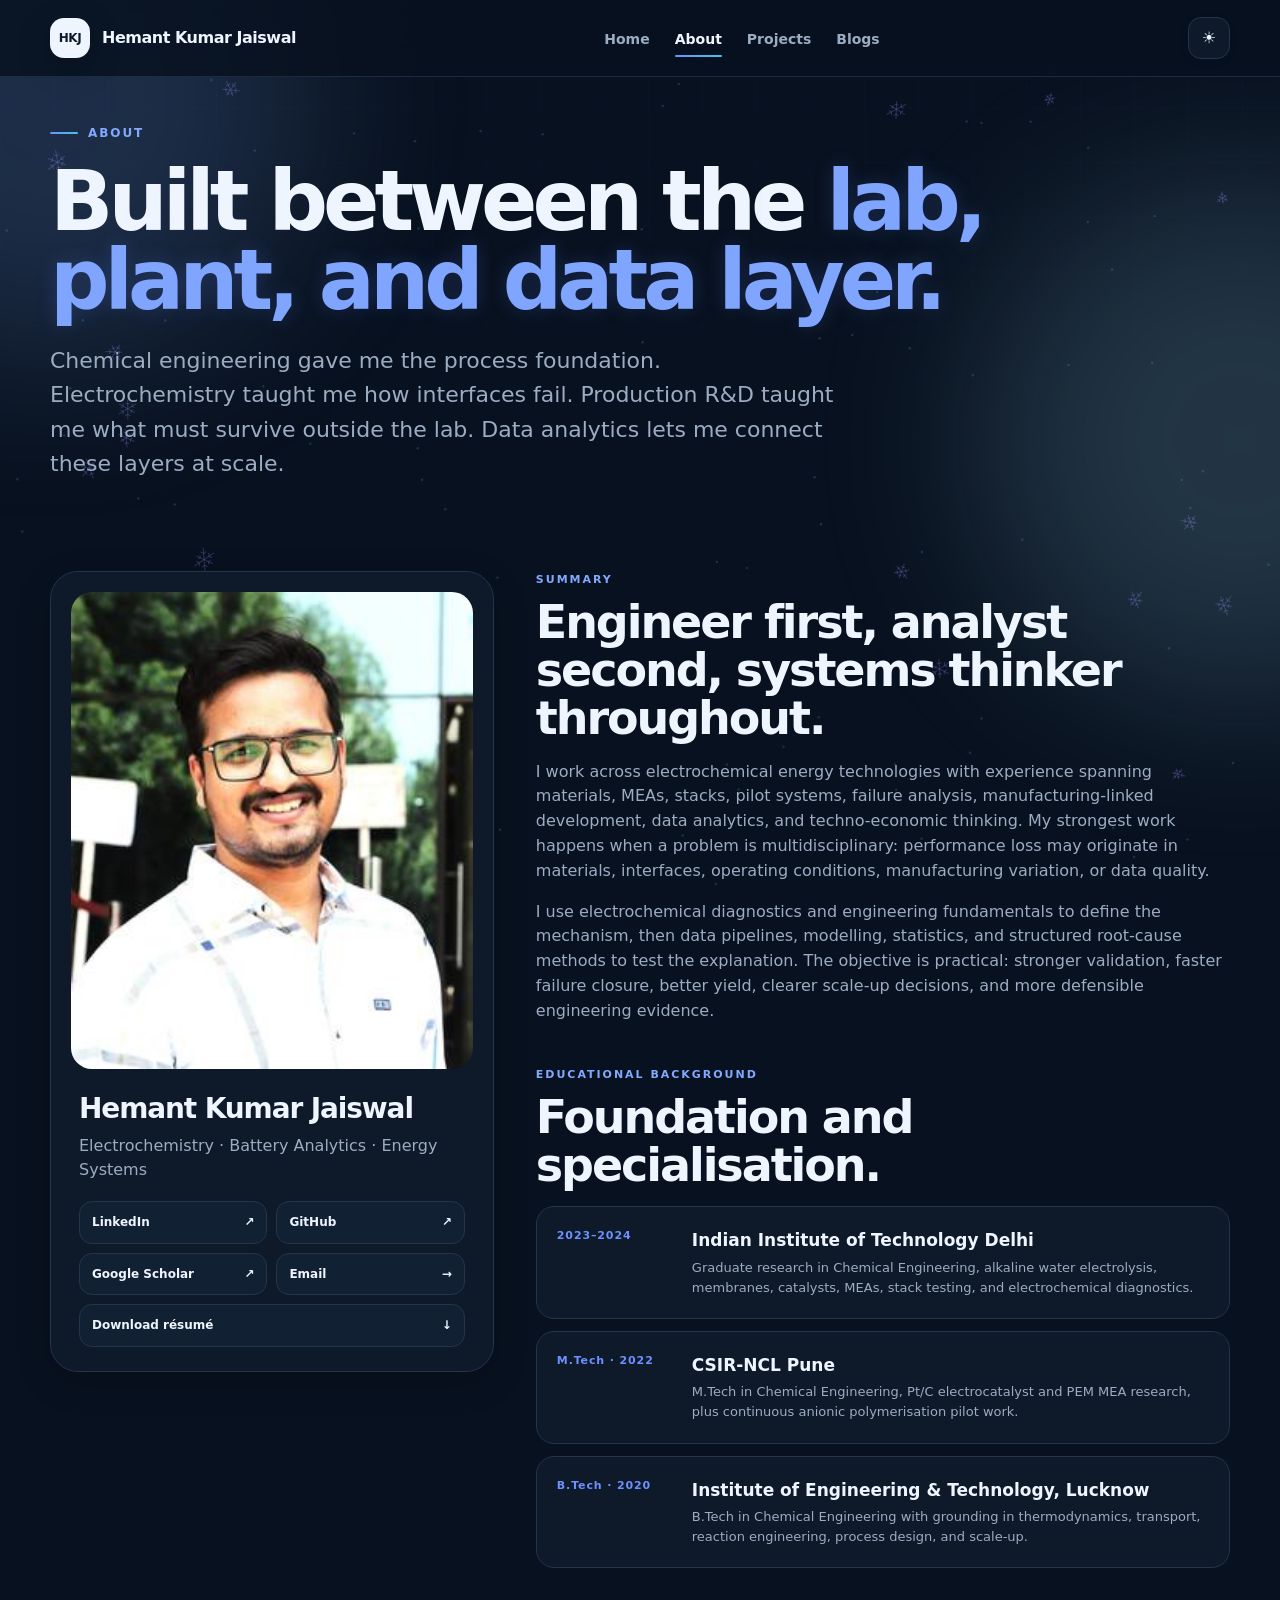
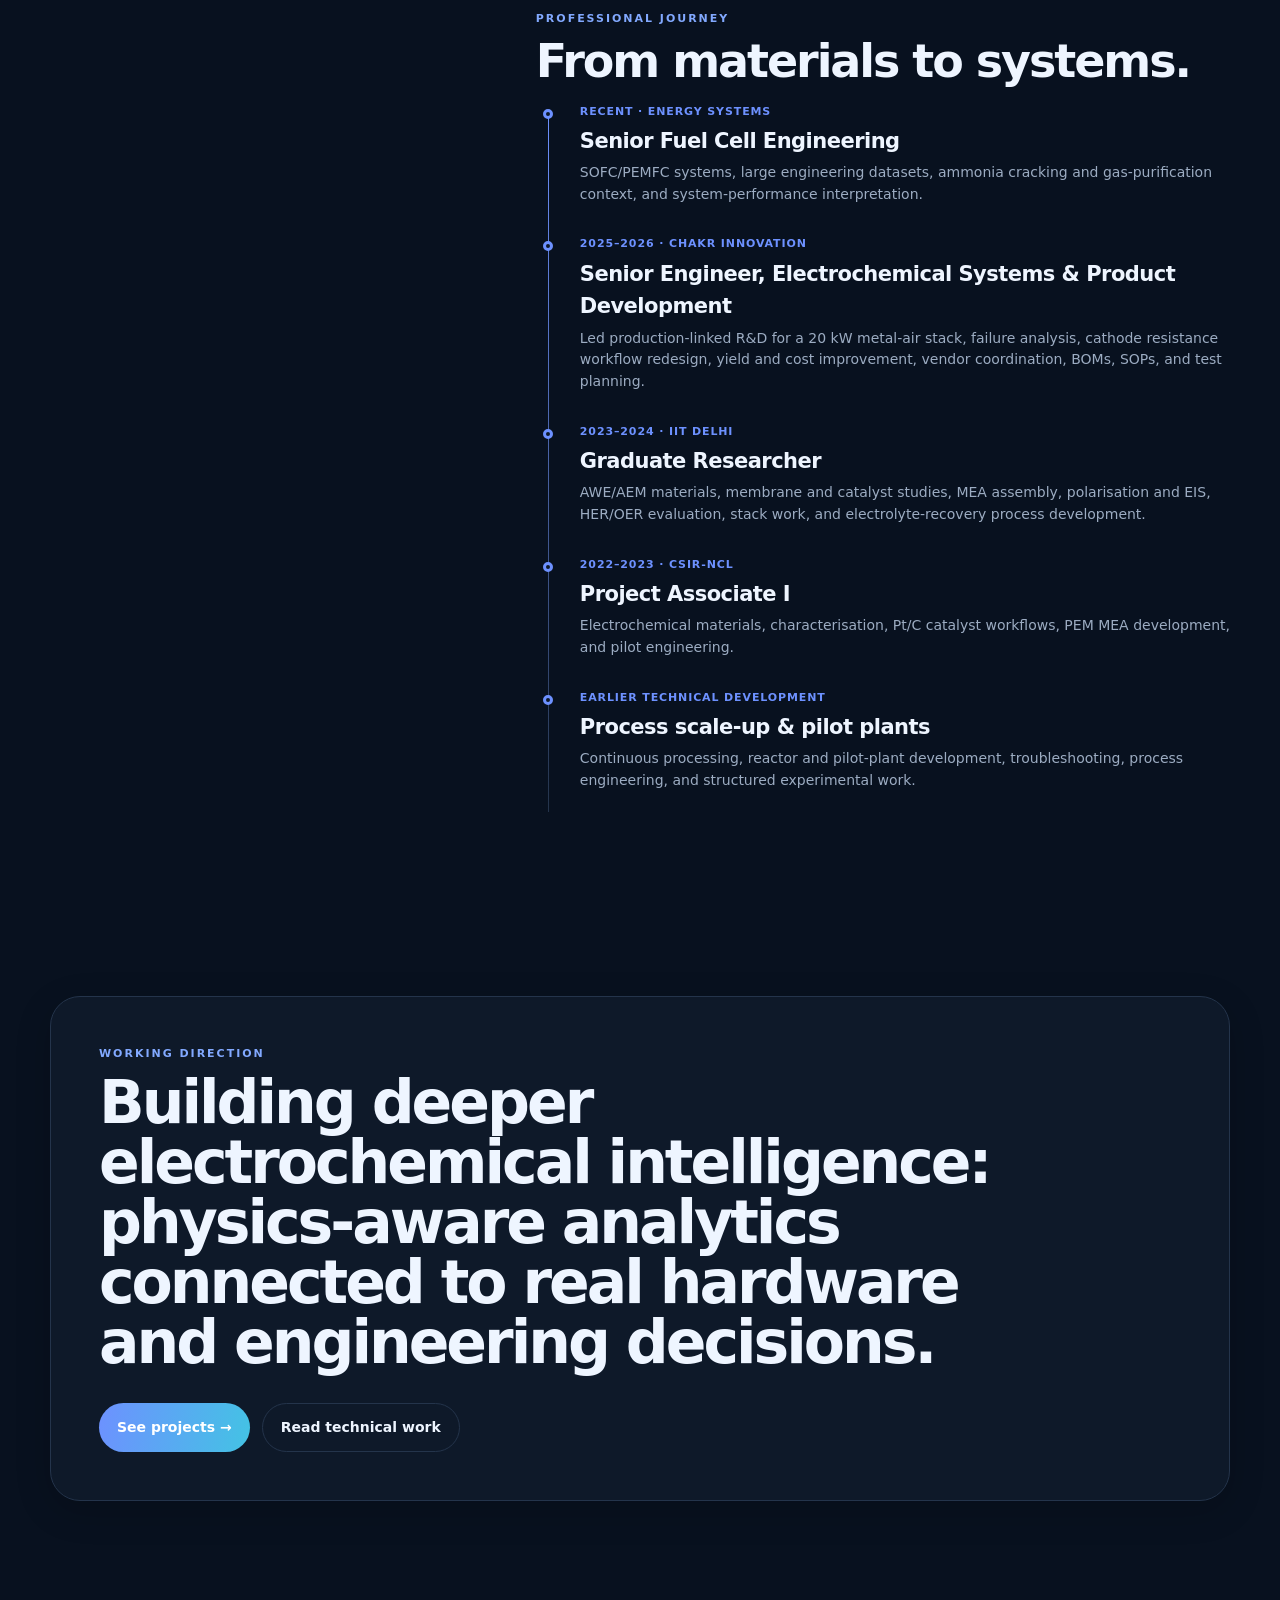
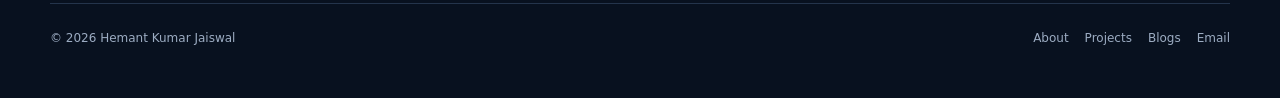
==== commit bc610ffb: "Use dark theme as default and bust theme cache" ====
--- a/about.html
+++ b/about.html
@@ -1 +1 @@
-<!doctype html><html lang="en"><head><meta charset="utf-8"><meta name="viewport" content="width=device-width,initial-scale=1"><meta name="theme-color" content="#f5f7fb"><meta name="description" content="Summary, education and professional journey of Hemant Kumar Jaiswal."><title>About | Hemant Kumar Jaiswal</title><link rel="stylesheet" href="assets/style.css?v=20260923-kpi3"></head><body><div class="bg-grid"></div><div class="aurora a"></div><div class="aurora b"></div><header class="nav-wrap"><div class="container nav"><a class="brand" href="index.html"><span class="brand-mark">HKJ</span><span>Hemant Kumar Jaiswal</span></a><nav class="nav-links"><a href="index.html">Home</a><a class="active" href="about.html">About</a><a href="projects.html">Projects</a><a href="blogs.html">Blogs</a></nav><div class="nav-actions"><button class="theme-btn" id="themeBtn" aria-label="Toggle theme">◐</button><button class="menu-btn" id="menuBtn" aria-label="Open menu">☰</button></div></div><nav class="container mobile-menu" id="mobileMenu"><a href="index.html">Home</a><a href="about.html">About</a><a href="projects.html">Projects</a><a href="blogs.html">Blogs</a></nav></header><main><section class="page-hero"><div class="container"><div class="eyebrow">About</div><h1>Built between the <span class="accent">lab, plant, and data layer.</span></h1><p class="page-copy">Chemical engineering gave me the process foundation. Electrochemistry taught me how interfaces fail. Production R&D taught me what must survive outside the lab. Data analytics lets me connect these layers at scale.</p></div></section><section class="section"><div class="container about-layout"><aside class="about-aside"><div class="profile-card reveal"><img class="profile-natural" src="assets/profile-hemant.jpg" alt="Hemant Kumar Jaiswal"><div class="profile-info"><h2>Hemant Kumar Jaiswal</h2><p>Electrochemistry · Battery Analytics · Energy Systems</p><div class="socials"><a class="social" target="_blank" rel="noopener" href="https://in.linkedin.com/in/hemantjaiswal16"><span>LinkedIn</span><b>↗</b></a><a class="social" target="_blank" rel="noopener" href="https://github.com/Nano-hemu"><span>GitHub</span><b>↗</b></a><a class="social" target="_blank" rel="noopener" href="https://scholar.google.com/citations?user=UOOH9J4AAAAJ&hl=en"><span>Google Scholar</span><b>↗</b></a><a class="social" href="mailto:hkjaiswal7@gmail.com"><span>Email</span><b>→</b></a><a class="social resume-wide" href="assets/Hemant_Kumar_Jaiswal_Electrochemical_Engineer.pdf" download><span>Download résumé</span><b>↓</b></a></div></div></div></aside><div><section class="content-block reveal"><div class="kicker">Summary</div><h2>Engineer first, analyst second, systems thinker throughout.</h2><p>I work across electrochemical energy technologies with experience spanning materials, MEAs, stacks, pilot systems, failure analysis, manufacturing-linked development, data analytics, and techno-economic thinking. My strongest work happens when a problem is multidisciplinary: performance loss may originate in materials, interfaces, operating conditions, manufacturing variation, or data quality.</p><p>I use electrochemical diagnostics and engineering fundamentals to define the mechanism, then data pipelines, modelling, statistics, and structured root-cause methods to test the explanation. The objective is practical: stronger validation, faster failure closure, better yield, clearer scale-up decisions, and more defensible engineering evidence.</p></section><section class="content-block reveal"><div class="kicker">Educational background</div><h2>Foundation and specialisation.</h2><div class="edu-grid"><div class="edu-card"><div class="year">2023–2024</div><div><h3>Indian Institute of Technology Delhi</h3><p>Graduate research in Chemical Engineering, alkaline water electrolysis, membranes, catalysts, MEAs, stack testing, and electrochemical diagnostics.</p></div></div><div class="edu-card"><div class="year">M.Tech · 2022</div><div><h3>CSIR-NCL Pune</h3><p>M.Tech in Chemical Engineering, Pt/C electrocatalyst and PEM MEA research, plus continuous anionic polymerisation pilot work.</p></div></div><div class="edu-card"><div class="year">B.Tech · 2020</div><div><h3>Institute of Engineering & Technology, Lucknow</h3><p>B.Tech in Chemical Engineering with grounding in thermodynamics, transport, reaction engineering, process design, and scale-up.</p></div></div></div></section><section class="content-block reveal"><div class="kicker">Professional journey</div><h2>From materials to systems.</h2><div class="timeline"><div class="titem"><div class="tdot"></div><div><div class="tmeta">Recent · Energy systems</div><h3>Senior Fuel Cell Engineering</h3><p>SOFC/PEMFC systems, large engineering datasets, ammonia cracking and gas-purification context, and system-performance interpretation.</p></div></div><div class="titem"><div class="tdot"></div><div><div class="tmeta">2025–2026 · Chakr Innovation</div><h3>Senior Engineer, Electrochemical Systems & Product Development</h3><p>Led production-linked R&D for a 20 kW metal-air stack, failure analysis, cathode resistance workflow redesign, yield and cost improvement, vendor coordination, BOMs, SOPs, and test planning.</p></div></div><div class="titem"><div class="tdot"></div><div><div class="tmeta">2023–2024 · IIT Delhi</div><h3>Graduate Researcher</h3><p>AWE/AEM materials, membrane and catalyst studies, MEA assembly, polarisation and EIS, HER/OER evaluation, stack work, and electrolyte-recovery process development.</p></div></div><div class="titem"><div class="tdot"></div><div><div class="tmeta">2022–2023 · CSIR-NCL</div><h3>Project Associate I</h3><p>Electrochemical materials, characterisation, Pt/C catalyst workflows, PEM MEA development, and pilot engineering.</p></div></div><div class="titem"><div class="tdot"></div><div><div class="tmeta">Earlier technical development</div><h3>Process scale-up & pilot plants</h3><p>Continuous processing, reactor and pilot-plant development, troubleshooting, process engineering, and structured experimental work.</p></div></div></div></section></div></div></section><section class="section"><div class="container cta reveal"><div class="kicker">Working direction</div><h2>Building deeper electrochemical intelligence: physics-aware analytics connected to real hardware and engineering decisions.</h2><div class="actions"><a class="btn blue" href="projects.html">See projects →</a><a class="btn" href="blogs.html">Read technical work</a></div></div></section></main><footer><div class="container footer-row"><div>© 2026 Hemant Kumar Jaiswal</div><div class="footer-links"><a href="about.html">About</a><a href="projects.html">Projects</a><a href="blogs.html">Blogs</a><a href="mailto:hkjaiswal7@gmail.com">Email</a></div></div></footer><script src="assets/app.js"></script></body></html>+<!doctype html><html lang="en" data-theme="dark"><head><meta charset="utf-8"><meta name="viewport" content="width=device-width,initial-scale=1"><meta name="theme-color" content="#08111f"><meta name="description" content="Summary, education and professional journey of Hemant Kumar Jaiswal."><title>About | Hemant Kumar Jaiswal</title><link rel="stylesheet" href="assets/style.css?v=20260923-darklive1"></head><body><div class="bg-grid"></div><div class="aurora a"></div><div class="aurora b"></div><header class="nav-wrap"><div class="container nav"><a class="brand" href="index.html"><span class="brand-mark">HKJ</span><span>Hemant Kumar Jaiswal</span></a><nav class="nav-links"><a href="index.html">Home</a><a class="active" href="about.html">About</a><a href="projects.html">Projects</a><a href="blogs.html">Blogs</a></nav><div class="nav-actions"><button class="theme-btn" id="themeBtn" aria-label="Toggle theme">◐</button><button class="menu-btn" id="menuBtn" aria-label="Open menu">☰</button></div></div><nav class="container mobile-menu" id="mobileMenu"><a href="index.html">Home</a><a href="about.html">About</a><a href="projects.html">Projects</a><a href="blogs.html">Blogs</a></nav></header><main><section class="page-hero"><div class="container"><div class="eyebrow">About</div><h1>Built between the <span class="accent">lab, plant, and data layer.</span></h1><p class="page-copy">Chemical engineering gave me the process foundation. Electrochemistry taught me how interfaces fail. Production R&D taught me what must survive outside the lab. Data analytics lets me connect these layers at scale.</p></div></section><section class="section"><div class="container about-layout"><aside class="about-aside"><div class="profile-card reveal"><img class="profile-natural" src="assets/profile-hemant.jpg" alt="Hemant Kumar Jaiswal"><div class="profile-info"><h2>Hemant Kumar Jaiswal</h2><p>Electrochemistry · Battery Analytics · Energy Systems</p><div class="socials"><a class="social" target="_blank" rel="noopener" href="https://in.linkedin.com/in/hemantjaiswal16"><span>LinkedIn</span><b>↗</b></a><a class="social" target="_blank" rel="noopener" href="https://github.com/Nano-hemu"><span>GitHub</span><b>↗</b></a><a class="social" target="_blank" rel="noopener" href="https://scholar.google.com/citations?user=UOOH9J4AAAAJ&hl=en"><span>Google Scholar</span><b>↗</b></a><a class="social" href="mailto:hkjaiswal7@gmail.com"><span>Email</span><b>→</b></a><a class="social resume-wide" href="assets/Hemant_Kumar_Jaiswal_Electrochemical_Engineer.pdf" download><span>Download résumé</span><b>↓</b></a></div></div></div></aside><div><section class="content-block reveal"><div class="kicker">Summary</div><h2>Engineer first, analyst second, systems thinker throughout.</h2><p>I work across electrochemical energy technologies with experience spanning materials, MEAs, stacks, pilot systems, failure analysis, manufacturing-linked development, data analytics, and techno-economic thinking. My strongest work happens when a problem is multidisciplinary: performance loss may originate in materials, interfaces, operating conditions, manufacturing variation, or data quality.</p><p>I use electrochemical diagnostics and engineering fundamentals to define the mechanism, then data pipelines, modelling, statistics, and structured root-cause methods to test the explanation. The objective is practical: stronger validation, faster failure closure, better yield, clearer scale-up decisions, and more defensible engineering evidence.</p></section><section class="content-block reveal"><div class="kicker">Educational background</div><h2>Foundation and specialisation.</h2><div class="edu-grid"><div class="edu-card"><div class="year">2023–2024</div><div><h3>Indian Institute of Technology Delhi</h3><p>Graduate research in Chemical Engineering, alkaline water electrolysis, membranes, catalysts, MEAs, stack testing, and electrochemical diagnostics.</p></div></div><div class="edu-card"><div class="year">M.Tech · 2022</div><div><h3>CSIR-NCL Pune</h3><p>M.Tech in Chemical Engineering, Pt/C electrocatalyst and PEM MEA research, plus continuous anionic polymerisation pilot work.</p></div></div><div class="edu-card"><div class="year">B.Tech · 2020</div><div><h3>Institute of Engineering & Technology, Lucknow</h3><p>B.Tech in Chemical Engineering with grounding in thermodynamics, transport, reaction engineering, process design, and scale-up.</p></div></div></div></section><section class="content-block reveal"><div class="kicker">Professional journey</div><h2>From materials to systems.</h2><div class="timeline"><div class="titem"><div class="tdot"></div><div><div class="tmeta">Recent · Energy systems</div><h3>Senior Fuel Cell Engineering</h3><p>SOFC/PEMFC systems, large engineering datasets, ammonia cracking and gas-purification context, and system-performance interpretation.</p></div></div><div class="titem"><div class="tdot"></div><div><div class="tmeta">2025–2026 · Chakr Innovation</div><h3>Senior Engineer, Electrochemical Systems & Product Development</h3><p>Led production-linked R&D for a 20 kW metal-air stack, failure analysis, cathode resistance workflow redesign, yield and cost improvement, vendor coordination, BOMs, SOPs, and test planning.</p></div></div><div class="titem"><div class="tdot"></div><div><div class="tmeta">2023–2024 · IIT Delhi</div><h3>Graduate Researcher</h3><p>AWE/AEM materials, membrane and catalyst studies, MEA assembly, polarisation and EIS, HER/OER evaluation, stack work, and electrolyte-recovery process development.</p></div></div><div class="titem"><div class="tdot"></div><div><div class="tmeta">2022–2023 · CSIR-NCL</div><h3>Project Associate I</h3><p>Electrochemical materials, characterisation, Pt/C catalyst workflows, PEM MEA development, and pilot engineering.</p></div></div><div class="titem"><div class="tdot"></div><div><div class="tmeta">Earlier technical development</div><h3>Process scale-up & pilot plants</h3><p>Continuous processing, reactor and pilot-plant development, troubleshooting, process engineering, and structured experimental work.</p></div></div></div></section></div></div></section><section class="section"><div class="container cta reveal"><div class="kicker">Working direction</div><h2>Building deeper electrochemical intelligence: physics-aware analytics connected to real hardware and engineering decisions.</h2><div class="actions"><a class="btn blue" href="projects.html">See projects →</a><a class="btn" href="blogs.html">Read technical work</a></div></div></section></main><footer><div class="container footer-row"><div>© 2026 Hemant Kumar Jaiswal</div><div class="footer-links"><a href="about.html">About</a><a href="projects.html">Projects</a><a href="blogs.html">Blogs</a><a href="mailto:hkjaiswal7@gmail.com">Email</a></div></div></footer><script src="assets/app.js?v=20260923-darklive1"></script></body></html>
--- a/assets/style.css
+++ b/assets/style.css
@@ -300,3 +300,275 @@
   }
 }
 /* KPI NUMBER OVERRIDE END */
+
+/* FINAL KPI FORCE START */
+.signal-row .signal{
+  min-height:188px;
+  padding:28px 24px 25px;
+  align-items:center;
+  justify-content:center;
+}
+.signal-row .signal strong{
+  display:flex!important;
+  width:100%!important;
+  min-height:78px!important;
+  align-items:center!important;
+  justify-content:center!important;
+  margin:0 0 14px!important;
+}
+.signal-row .signal strong .kpi-number{
+  display:inline-block!important;
+  font-size:64px!important;
+  font-weight:950!important;
+  line-height:.9!important;
+  letter-spacing:-.06em!important;
+  color:#173f7a!important;
+  text-align:center!important;
+}
+.signal-row .signal>span{
+  max-width:250px;
+  margin:0 auto;
+  font-size:14px!important;
+  line-height:1.52!important;
+  text-align:center!important;
+}
+html[data-theme="dark"] .signal-row .signal strong .kpi-number{
+  color:#88afff!important;
+}
+@media(min-width:1500px){
+  .signal-row .signal strong .kpi-number{font-size:68px!important}
+}
+@media(max-width:980px){
+  .signal-row .signal{min-height:166px}
+  .signal-row .signal strong .kpi-number{font-size:52px!important}
+}
+@media(max-width:650px){
+  .signal-row .signal{min-height:150px;padding:21px 18px}
+  .signal-row .signal strong{min-height:58px!important;margin-bottom:10px!important}
+  .signal-row .signal strong .kpi-number{font-size:44px!important}
+}
+/* FINAL KPI FORCE END */
+
+/* LOCKED ELECTROCHEMICAL TRANSPORT FEATURE */
+.transport-flow{display:none!important}
+.electro-feature{margin-top:8px;margin-bottom:22px}
+.electro-feature-head{
+  display:grid;
+  grid-template-columns:.78fr 1.22fr;
+  gap:34px;
+  align-items:end;
+  margin-bottom:18px;
+}
+.electro-feature-head h2{
+  margin:0;
+  font-size:clamp(30px,3.8vw,48px);
+  line-height:1.03;
+  letter-spacing:-.045em;
+}
+.electro-feature-head p{
+  margin:0 0 3px auto;
+  max-width:720px;
+  color:var(--muted);
+  font-size:15px;
+}
+.electro-stage{
+  position:relative;
+  overflow:hidden;
+  border-radius:28px;
+  border:1px solid color-mix(in srgb,var(--blue) 24%,var(--line));
+  background:
+    radial-gradient(circle at 16% 42%,rgba(255,171,55,.08),transparent 25%),
+    radial-gradient(circle at 84% 42%,rgba(67,195,228,.09),transparent 25%),
+    color-mix(in srgb,var(--surface) 96%,transparent);
+  box-shadow:var(--shadow-sm);
+  padding:14px 16px 18px;
+}
+.electro-stage:before{
+  content:"";
+  position:absolute;
+  inset:0;
+  pointer-events:none;
+  background:
+    linear-gradient(rgba(39,100,255,.035) 1px,transparent 1px),
+    linear-gradient(90deg,rgba(39,100,255,.035) 1px,transparent 1px);
+  background-size:38px 38px;
+  mask-image:linear-gradient(to bottom,rgba(0,0,0,.9),transparent 95%);
+}
+.electro-svg{display:block;width:100%;height:auto;position:relative;z-index:1}
+.ef-wire{fill:none;stroke:color-mix(in srgb,var(--ink) 55%,transparent);stroke-width:7;stroke-linecap:round}
+.ef-load{fill:color-mix(in srgb,var(--surface-2) 90%,#10203c);stroke:color-mix(in srgb,var(--blue) 55%,var(--line));stroke-width:2}
+.ef-load-title,.ef-load-sub,.ef-top-label,.ef-electrode-title,.ef-electrode-sub,.ef-separator-label,.ef-reaction-title,.ef-reaction-sub,.ef-flow-label,.ef-ion-text{font-family:Inter,ui-sans-serif,system-ui,sans-serif}
+.ef-load-title{font-size:15px;font-weight:850;fill:var(--ink);letter-spacing:.08em}
+.ef-load-sub{font-size:10px;font-weight:700;fill:var(--muted)}
+.ef-top-label{font-size:17px;font-weight:850;fill:var(--ink);letter-spacing:.04em}
+.ef-electrode{stroke:var(--line);stroke-width:1.8}
+.ef-anode{fill:#272d39;filter:drop-shadow(0 0 18px rgba(255,165,45,.18))}
+.ef-cathode{fill:#1d2f4c;filter:drop-shadow(0 0 18px rgba(64,171,255,.22))}
+.ef-electrode-title{font-size:22px;font-weight:900;fill:#fff;letter-spacing:.04em}
+.ef-electrode-sub{font-size:13px;font-weight:700;fill:#d7e3f4}
+.ef-electrolyte{fill:url(#electrolyteGrad);stroke:#4dc7ff;stroke-width:2.2}
+.ef-interface-anode{fill:url(#anodeGlow)}
+.ef-interface-cathode{fill:url(#cathodeGlow)}
+.ef-separator{fill:rgba(143,190,255,.19);stroke:#a8d4ff;stroke-width:2}
+.ef-separator-label{font-size:12px;font-weight:850;fill:var(--ink);letter-spacing:.12em}
+.ef-reaction-title{font-size:15px;font-weight:900;fill:#fff}
+.ef-reaction-sub{font-size:10px;font-weight:750;fill:#d4dfec}
+.ef-flow-label{font-size:12px;font-weight:820;fill:#d6e9ff;letter-spacing:.08em}
+.ef-solvent circle{fill:rgba(170,225,255,.18);stroke:rgba(190,235,255,.25);stroke-width:.7}
+.ef-electron{fill:#4fc9ff;stroke:#d8f7ff;stroke-width:1.5;filter:url(#glowBlue)}
+.ef-solvation{fill:none;stroke-width:4;stroke-dasharray:3 4;opacity:.75}
+.ef-solvation-cation{stroke:#59d2ff;filter:url(#glowBlue)}
+.ef-solvation-anion{stroke:#c57aff;filter:url(#glowViolet)}
+.ef-cation{fill:#ffc64d;stroke:#fff2b8;stroke-width:1.5;filter:url(#glowGold)}
+.ef-anion{fill:#d65cff;stroke:#f3c2ff;stroke-width:1.5;filter:url(#glowViolet)}
+.ef-ion-text{font-size:10px;font-weight:950;fill:#09101d}
+.ef-ion-text-anion{fill:#fff}
+.ef-interface-pulse{fill:none;stroke-width:4}
+.ef-pulse-left{stroke:#ffb13b;animation:interfacePulseLeft 1.6s ease-out infinite}
+.ef-pulse-right{stroke:#4dc7ff;animation:interfacePulseRight 1.6s ease-out infinite .8s}
+@keyframes interfacePulseLeft{0%{r:8;opacity:.9}100%{r:28;opacity:0}}
+@keyframes interfacePulseRight{0%{r:8;opacity:.9}100%{r:28;opacity:0}}
+.electro-legend{
+  position:relative;
+  z-index:1;
+  display:grid;
+  grid-template-columns:repeat(4,1fr);
+  gap:10px;
+  margin-top:4px;
+}
+.electro-legend>div{
+  display:grid;
+  grid-template-columns:18px 1fr;
+  column-gap:9px;
+  align-items:center;
+  padding:12px 13px;
+  border-radius:16px;
+  background:color-mix(in srgb,var(--surface) 84%,transparent);
+  border:1px solid var(--line);
+}
+.electro-legend strong{font-size:11px;line-height:1.2}
+.electro-legend small{grid-column:2;color:var(--muted);font-size:9px}
+.legend-dot{width:12px;height:12px;border-radius:50%;display:block}
+.legend-dot.electron{background:#4fc9ff;box-shadow:0 0 10px #4fc9ff}
+.legend-dot.cation{background:#ffc64d;box-shadow:0 0 10px rgba(255,198,77,.7)}
+.legend-dot.anion{background:#d65cff;box-shadow:0 0 10px rgba(214,92,255,.7)}
+.legend-dot.separator{border-radius:3px;background:linear-gradient(90deg,#84b8ff,#c4ddff)}
+html[data-theme="dark"] .electro-stage{
+  background:
+    radial-gradient(circle at 16% 42%,rgba(255,171,55,.10),transparent 25%),
+    radial-gradient(circle at 84% 42%,rgba(67,195,228,.12),transparent 25%),
+    rgba(8,17,31,.72);
+}
+html[data-theme="dark"] .ef-separator-label{fill:#dce8f7}
+@media(max-width:980px){
+  .electro-feature-head{grid-template-columns:1fr}
+  .electro-feature-head p{margin-left:0}
+  .electro-legend{grid-template-columns:repeat(2,1fr)}
+}
+@media(max-width:650px){
+  .electro-feature{margin-top:0}
+  .electro-stage{padding:8px 8px 12px;border-radius:20px}
+  .electro-feature-head h2{font-size:30px}
+  .electro-feature-head p{font-size:13px}
+  .electro-svg{min-width:760px}
+  .electro-stage{overflow-x:auto}
+  .electro-legend{grid-template-columns:1fr 1fr}
+}
+
+/* LOCKED VISUAL MATCH, BOTTOM ELECTROCHEMICAL FEATURE */
+.electro-section{padding-top:24px;padding-bottom:28px}
+.electro-stage-locked{
+  background:
+    radial-gradient(circle at 15% 48%,rgba(255,170,55,.10),transparent 24%),
+    radial-gradient(circle at 85% 48%,rgba(70,190,255,.11),transparent 24%),
+    linear-gradient(180deg,color-mix(in srgb,var(--surface) 94%,transparent),color-mix(in srgb,var(--surface-2) 88%,transparent));
+  overflow:hidden;
+}
+html[data-theme="dark"] .electro-stage-locked{
+  background:
+    radial-gradient(circle at 15% 48%,rgba(255,170,55,.12),transparent 24%),
+    radial-gradient(circle at 85% 48%,rgba(70,190,255,.14),transparent 24%),
+    linear-gradient(180deg,rgba(8,17,31,.96),rgba(10,21,39,.92));
+}
+.electro-svg-locked{filter:saturate(1.08) contrast(1.03)}
+.el-wire-heavy{fill:none;stroke:#5c6470;stroke-width:16;stroke-linecap:round}
+.el-wire-highlight{fill:none;stroke:#d9ecff;stroke-width:3;stroke-linecap:round;opacity:.82}
+.el-load-locked{fill:#132039;stroke:#6395ff;stroke-width:2.5}
+.el-load-title{font-size:18px;font-weight:900;fill:#fff;letter-spacing:.08em}
+.el-load-sub{font-size:11px;font-weight:700;fill:#9fb4cd}
+.el-head-label{font-size:21px;font-weight:900;fill:var(--ink);letter-spacing:.04em}
+html[data-theme="dark"] .el-head-label{fill:#eaf4ff}
+.el-electrode-title{font-size:28px;font-weight:950;fill:#fff;letter-spacing:.04em}
+.el-electrode-sub{font-size:15px;font-weight:700;fill:#d5dfec}
+.el-metal-atoms circle{fill:#697384;stroke:#dce7f7;stroke-width:1.2}
+.el-metal-atoms-left circle{filter:drop-shadow(0 0 8px rgba(255,171,55,.75))}
+.el-metal-atoms-right circle{filter:drop-shadow(0 0 8px rgba(65,190,255,.75))}
+.el-separator-label{font-size:13px;font-weight:900;fill:var(--ink);letter-spacing:.12em}
+html[data-theme="dark"] .el-separator-label{fill:#eaf4ff}
+.el-reaction-main{font-size:16px;font-weight:950;fill:#fff}
+.el-reaction-sub{font-size:10px;font-weight:750;fill:#e0ebf7}
+.el-solvent circle{fill:rgba(184,232,255,.18);stroke:rgba(212,243,255,.27);stroke-width:.8}
+.el-electron{fill:#4fcfff;stroke:#e1f9ff;stroke-width:2;filter:url(#blueGlow)}
+.el-solvation-shell circle{opacity:.9}
+.el-cation-shell circle{fill:#59d2ff;filter:url(#blueGlow)}
+.el-anion-shell circle{fill:#d879ff;filter:url(#purpleGlow)}
+.el-cation-core{filter:url(#goldGlow)}
+.el-anion-core{filter:url(#purpleGlow)}
+.el-ion-label{font-size:11px;font-weight:950;fill:#0b1220}
+.el-ion-label-light{fill:#fff}
+.el-flow-arrows text{font-size:31px;font-weight:950}
+.el-flow-arrows-cation text{fill:#f6fbff;filter:url(#blueGlow)}
+.el-flow-arrows-anion text{fill:#f0a2ff;filter:url(#purpleGlow)}
+.el-interface-pulse{fill:none;stroke-width:5}
+.el-interface-pulse-left{stroke:#ffb13b;animation:lockedPulse 1.5s ease-out infinite}
+.el-interface-pulse-right{stroke:#5bd4ff;animation:lockedPulse 1.5s ease-out infinite .75s}
+@keyframes lockedPulse{0%{r:10;opacity:.95}100%{r:38;opacity:0}}
+.electro-legend-locked{margin-top:-4px}
+.electro-feature{margin-top:0;margin-bottom:0}
+@media(max-width:980px){
+  .electro-section{padding-top:16px}
+}
+@media(max-width:650px){
+  .electro-section{padding-top:8px;padding-bottom:18px}
+  .electro-feature-head{margin-bottom:14px}
+  .electro-stage-locked{overflow-x:auto}
+  .electro-svg-locked{min-width:980px}
+}
+
+/* DARK DEFAULT EMPHASIS START */
+html[data-theme="dark"] .accent{
+  color:#7fa5ff!important;
+  opacity:1!important;
+  text-shadow:0 0 20px rgba(93,137,255,.20);
+}
+html[data-theme="dark"] .signal-row .signal{
+  background:linear-gradient(145deg,rgba(19,43,79,.96),rgba(12,26,49,.96))!important;
+  border-color:rgba(101,145,255,.24)!important;
+}
+html[data-theme="dark"] .signal-row .signal strong,
+html[data-theme="dark"] .signal-row .signal strong span,
+html[data-theme="dark"] .signal-row .signal strong .kpi-number,
+html[data-theme="dark"] .signal-row .signal [data-count]{
+  color:#5f91ff!important;
+  opacity:1!important;
+  font-weight:950!important;
+  text-shadow:0 0 24px rgba(73,121,255,.20)!important;
+}
+html[data-theme="dark"] .bento-card .index,
+html[data-theme="dark"] .project .ptype,
+html[data-theme="dark"] .blog-kind,
+html[data-theme="dark"] .kicker,
+html[data-theme="dark"] .eyebrow{
+  color:#82a9ff!important;
+  opacity:1!important;
+  font-weight:900!important;
+}
+html[data-theme="dark"] .bento-card .watermark{
+  color:rgba(80,116,214,.24)!important;
+  opacity:1!important;
+}
+html[data-theme="dark"] .hero-copy,
+html[data-theme="dark"] .section-copy{
+  color:#b5c5dc!important;
+}
+/* DARK DEFAULT EMPHASIS END */
